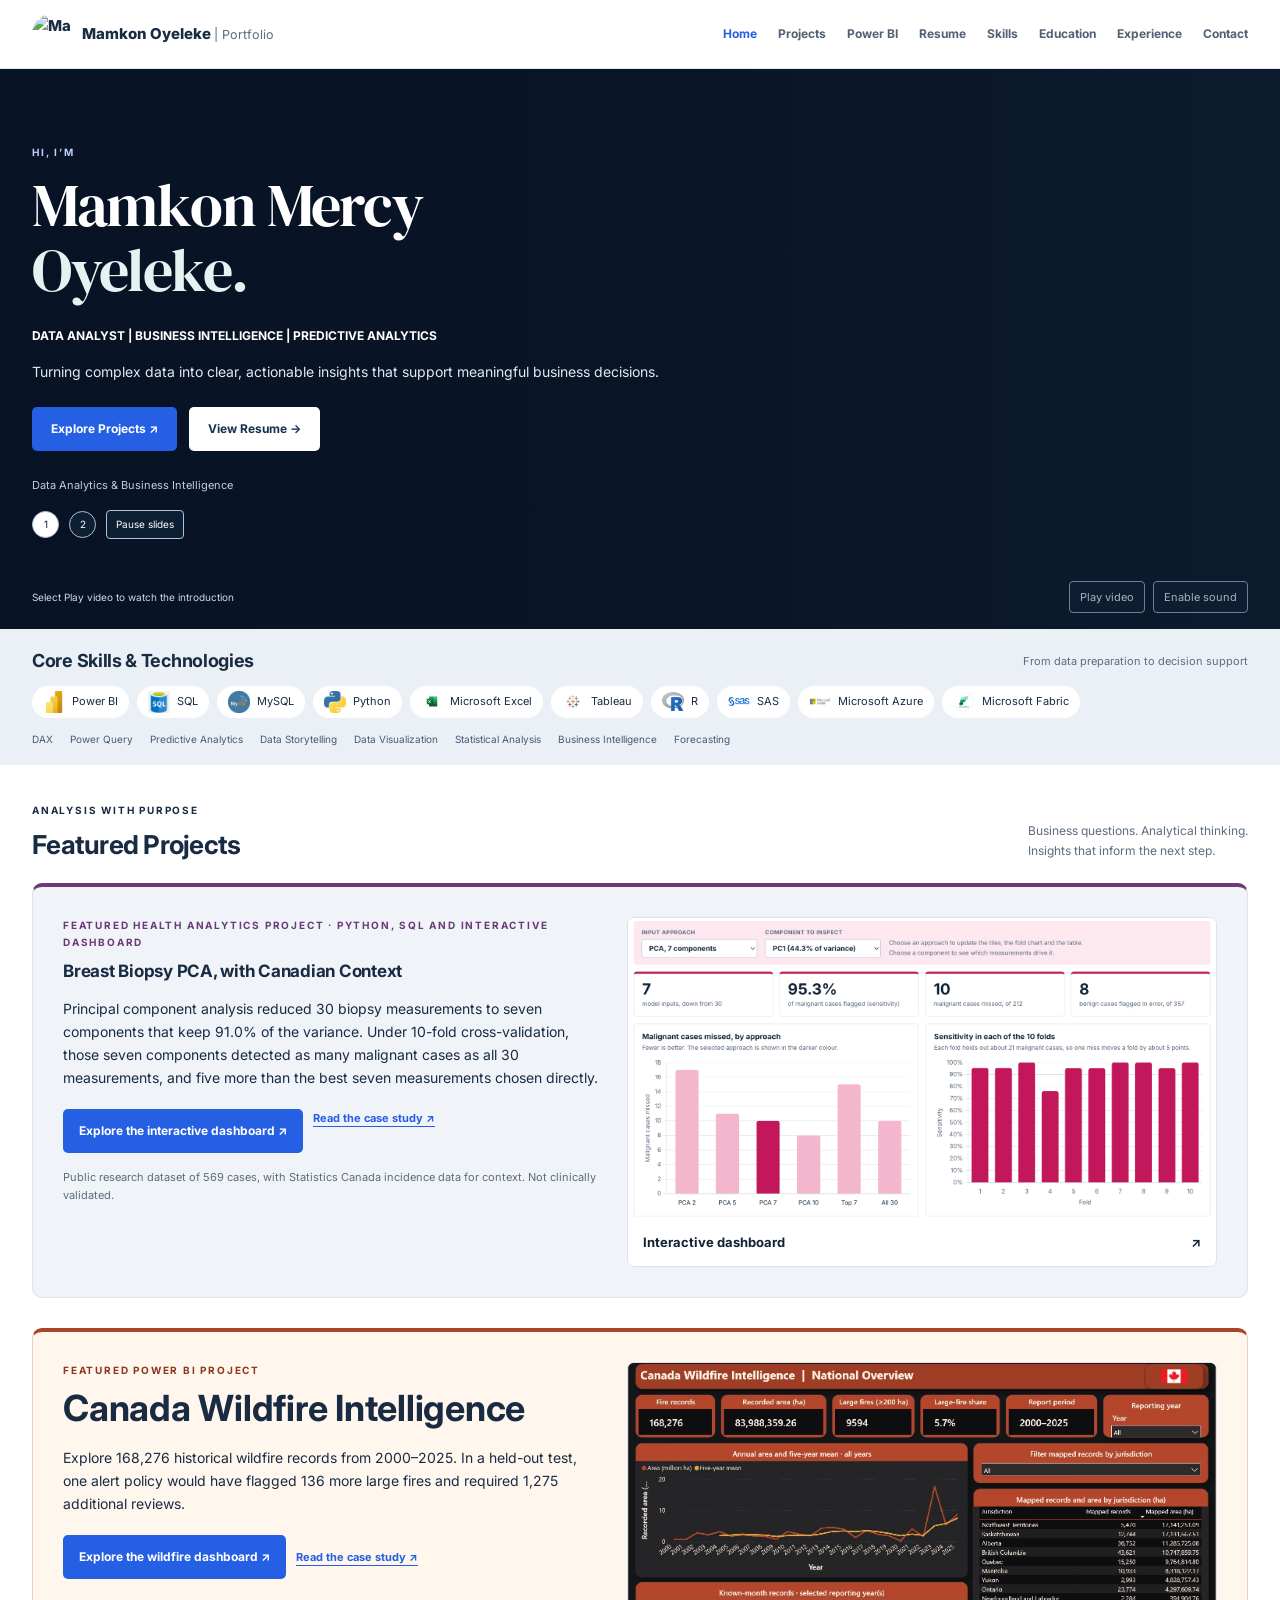
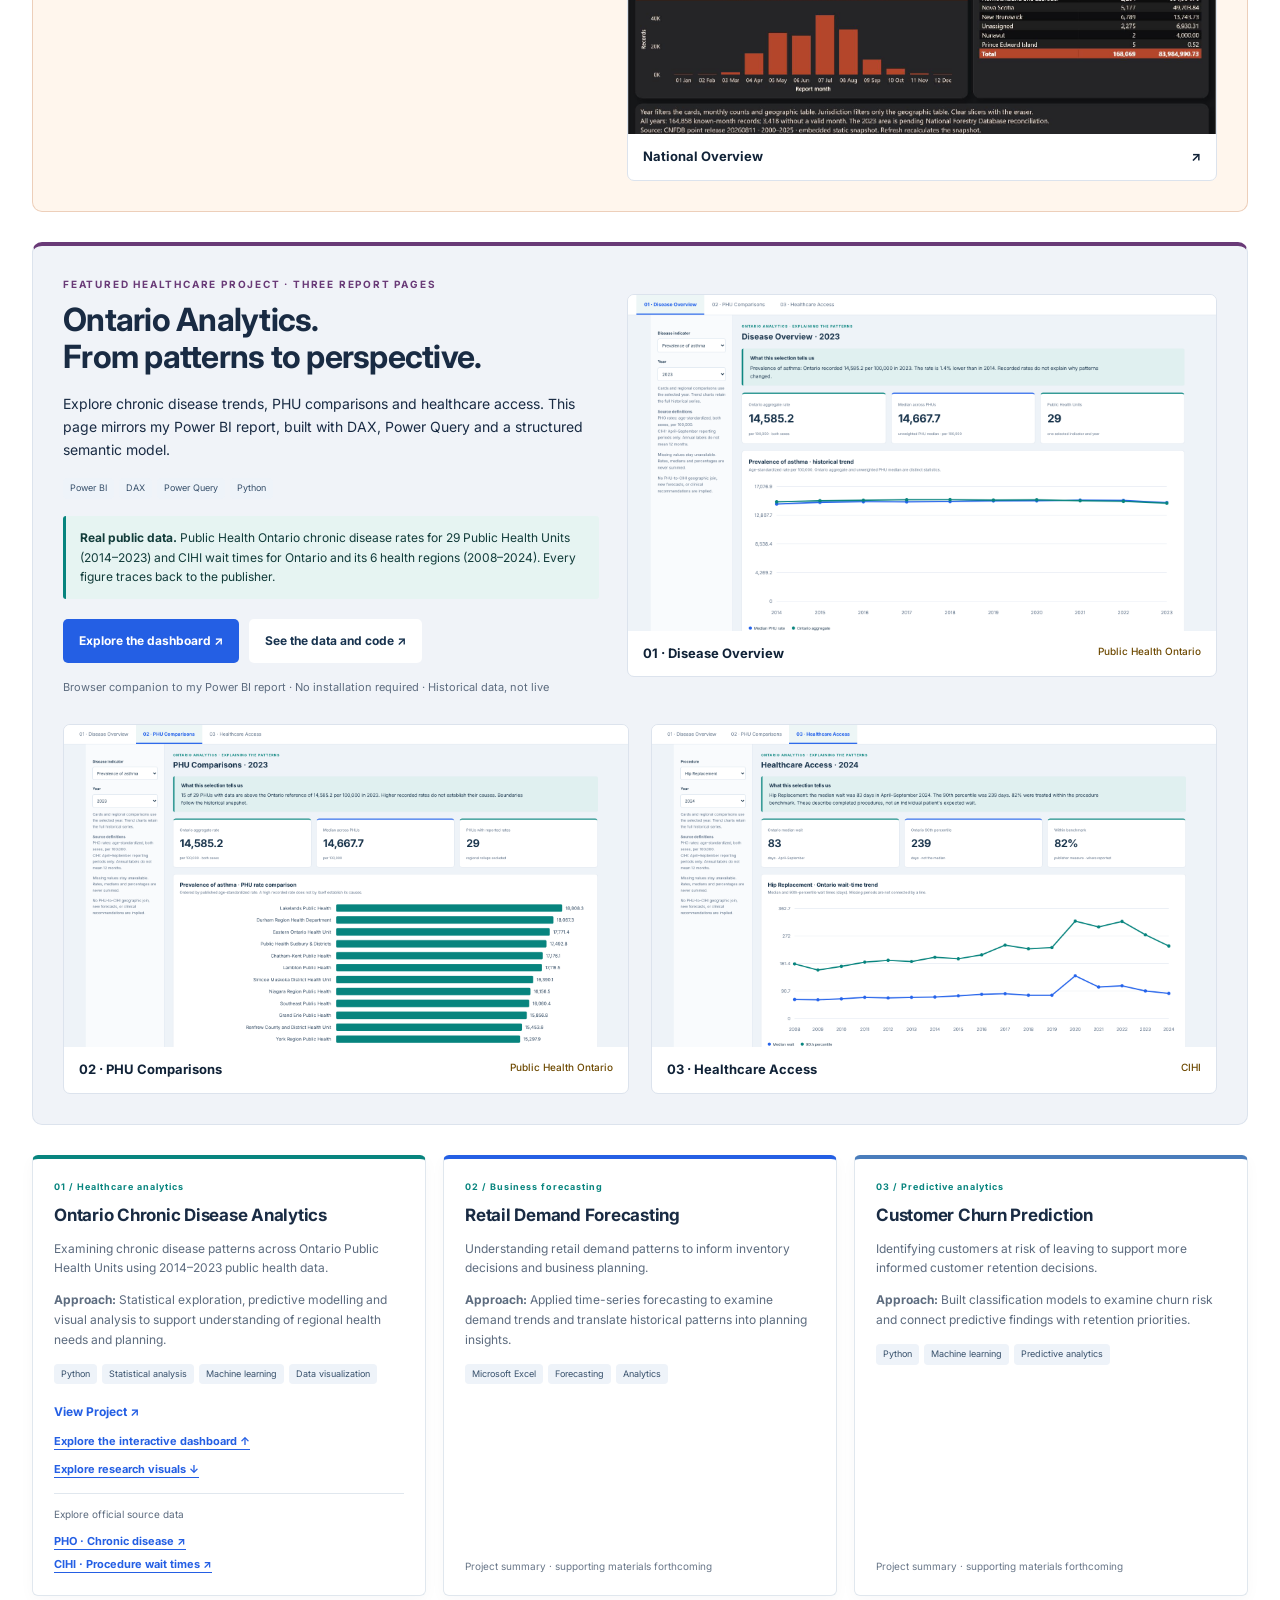
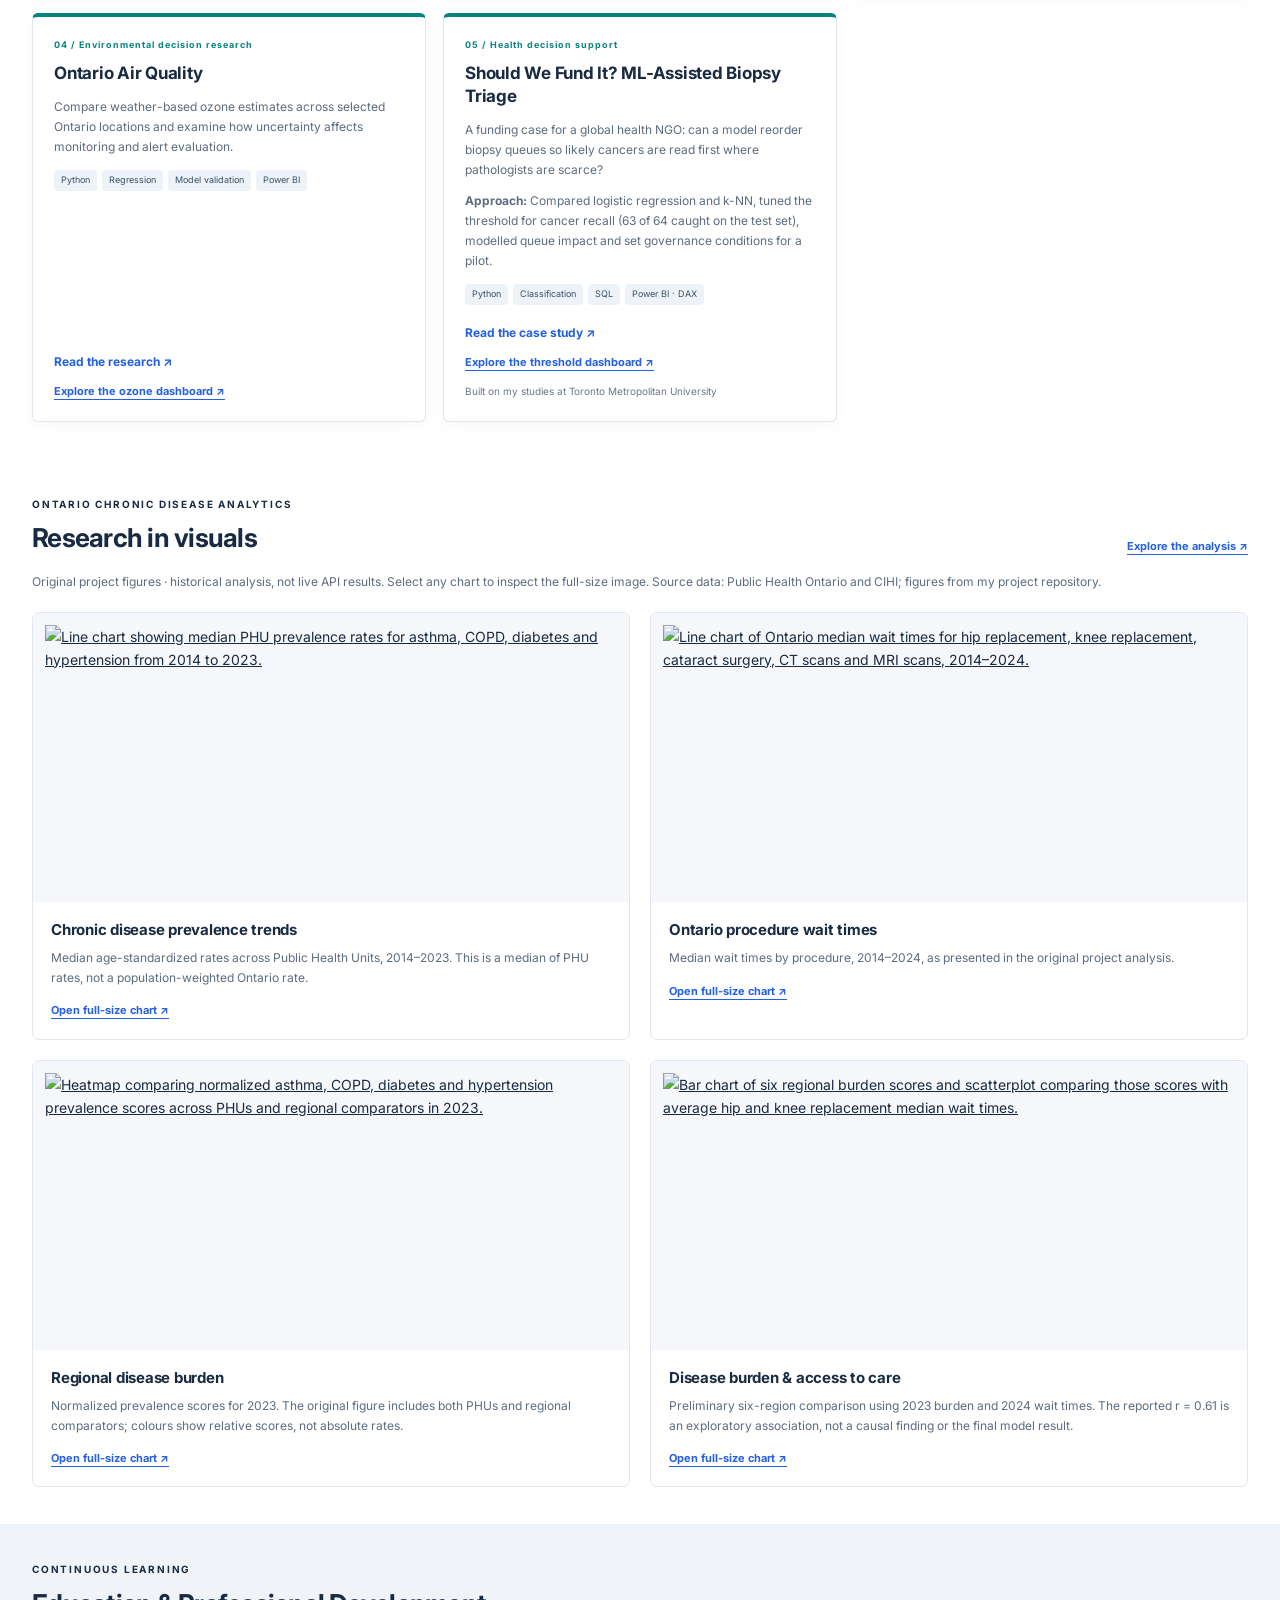
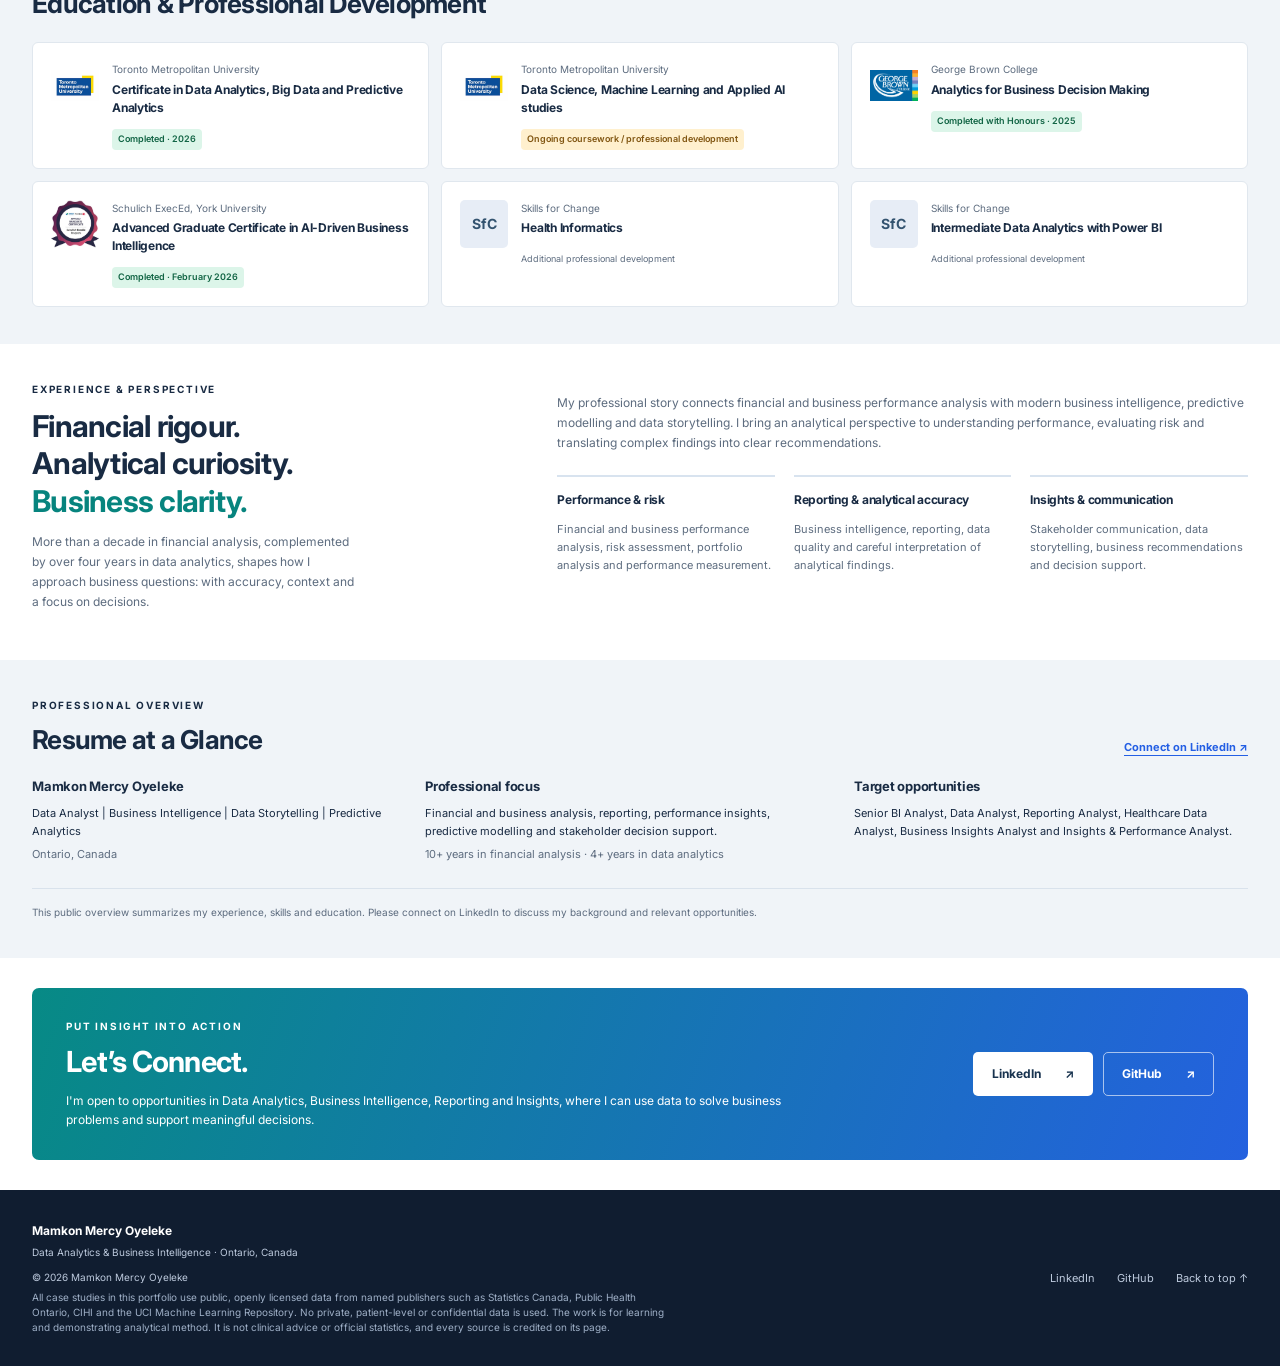
==== index.html @ 96c438f5 "Add ML-assisted biopsy triage funding case study New biopsy-triage/ folder: written case study, brow" ====
<!doctype html>
<html lang="en">
<head>
<meta charset="utf-8"><meta name="viewport" content="width=device-width,initial-scale=1">
<title>Mamkon Mercy Oyeleke | Data Analytics & Business Intelligence</title>
<meta name="description" content="Mamkon Mercy Oyeleke — Data Analyst, Business Intelligence, Data Storytelling and Predictive Analytics. Explore projects, experience and education in Ontario, Canada.">
<meta property="og:title" content="Mamkon Mercy Oyeleke | Turning Data Into Meaningful Decisions">
<meta property="og:description" content="Financial analysis experience meets modern analytics, business intelligence and predictive modelling. Explore my professional portfolio.">
<meta property="og:type" content="website"><meta property="og:url" content="https://mamkon.github.io/"><meta property="og:image" content="https://mamkon.github.io/HEADSHOT%20MERCY.jpg"><meta property="og:image:alt" content="Mamkon Mercy Oyeleke">
<meta name="theme-color" content="#102237"><link rel="canonical" href="https://mamkon.github.io/">
<link rel="preconnect" href="https://fonts.googleapis.com"><link rel="preconnect" href="https://fonts.gstatic.com" crossorigin><link href="https://fonts.googleapis.com/css2?family=DM+Serif+Display&family=Inter:wght@400;500;600;700;800&display=swap" rel="stylesheet">
<link rel="stylesheet" href="styles.css">
<style>.research-gallery{display:grid;grid-template-columns:repeat(2,minmax(0,1fr));gap:20px}.research-figure{margin:0;border:1px solid #e0e7ee;border-radius:7px;overflow:hidden;background:#fff}.research-figure>a{display:flex;align-items:center;justify-content:center;background:#f5f7fa;padding:12px;min-height:230px}.research-figure img{display:block;width:100%;height:265px;object-fit:contain}.research-figure figcaption{padding:18px}.research-figure h3{font-size:15px;margin:0 0 8px}.research-figure p,.visuals-note{font-size:12px;color:#5d6c7f}.visuals-note{margin:-5px 0 20px}.research-figure p{margin:0 0 10px}@media(max-width:700px){.research-gallery{grid-template-columns:1fr}.research-figure img{height:auto;max-height:340px}}</style></head>
<body>
<a class="skip" href="#main">Skip to content</a>
<header class="site-header"><nav class="container navigation" aria-label="Main navigation">
<a class="brand" href="#home"><img src="HEADSHOT%20MERCY.jpg" width="40" height="40" alt="Mamkon Mercy Oyeleke"><span>Mamkon Oyeleke <small>| Portfolio</small></span></a>
<button class="menu-toggle" aria-expanded="false" aria-controls="nav-links" hidden>Menu <span aria-hidden="true">☰</span></button>
<div class="nav-links" id="nav-links"><a href="#home">Home</a><a href="#projects">Projects</a><a href="breast-cancer-pca/#power-bi-report">Power BI</a><a href="#resume">Resume</a><a href="#skills">Skills</a><a href="#education">Education</a><a href="#experience">Experience</a><a href="#contact">Contact</a></div>
</nav></header>
<main id="main">
<section class="hero" id="home" aria-labelledby="hero-title">
<video id="hero-video" class="hero-video" muted loop playsinline preload="metadata" poster="HEADSHOT%20MERCY.jpg" aria-label="Portfolio introduction background video"></video>
<div class="hero-overlay"></div>
<div class="container hero-content"><div class="hero-carousel" role="region" aria-roledescription="carousel" aria-label="Professional introduction">
<div class="hero-slide" id="hero-slide-1" role="group" aria-roledescription="slide" aria-label="1 of 2"><p class="eyebrow">Hi, I’m</p><h1 id="hero-title">Mamkon Mercy<br><em>Oyeleke.</em></h1><p class="positioning">DATA ANALYST | BUSINESS INTELLIGENCE | PREDICTIVE ANALYTICS</p><p class="intro">Turning complex data into clear, actionable insights that support meaningful business decisions.</p><div class="actions"><a class="button" href="#projects">Explore Projects ↗</a><a class="button light" href="#resume">View Resume →</a></div><p class="slide-location">Data Analytics & Business Intelligence</p></div>
<div class="hero-slide" id="hero-slide-2" role="group" aria-roledescription="slide" aria-label="2 of 2" hidden><h2 class="hero-headline">Turning Data Into<br><em>Meaningful Decisions.</em></h2><p class="positioning">Financial Analysis · Data Analytics · Business Intelligence</p><p class="intro">Combining 10+ years in financial analysis with 4+ years in data analytics to understand performance, identify opportunities, and communicate insights.</p><div class="actions"><a class="button" href="#projects">View My Projects ↗</a><a class="button light" href="#contact">Contact Me →</a></div><p class="slide-location">Business context. Analytical rigour. Clear communication.</p></div>
<div class="slide-controls" aria-label="Introduction slides"><button class="slide-dot selected" aria-label="Show introduction 1" aria-controls="hero-slide-1" aria-pressed="true">1</button><button class="slide-dot" aria-label="Show introduction 2" aria-controls="hero-slide-2" aria-pressed="false">2</button><button id="rotate-slides" aria-pressed="false">Pause slides</button></div>
</div></div>
<div class="container video-toolbar"><p id="video-status" role="status">Portfolio introduction video</p><div><button id="play-video" aria-controls="hero-video" disabled>Play video</button><button id="mute-video" aria-controls="hero-video" aria-pressed="false" disabled>Enable sound</button></div></div>
</section>
<section class="skills-section" id="skills" aria-labelledby="skills-title"><div class="container"><div class="section-heading compact"><h2 id="skills-title">Core Skills & Technologies</h2><span>From data preparation to decision support</span></div>
<ul class="technology-list">
<li><img src="powerbi.png" alt="Power BI logo" width="22" height="22">Power BI</li><li><img src="sql.png" alt="SQL logo" width="22" height="22">SQL</li><li><img src="mysql.png" alt="MySQL logo" width="22" height="22">MySQL</li><li><img src="python.png" alt="Python logo" width="22" height="22">Python</li><li><img src="excel.png" alt="Microsoft Excel logo" width="22" height="22">Microsoft Excel</li><li><img src="tableau.png" alt="Tableau logo" width="22" height="22">Tableau</li><li><img src="r.png" alt="R logo" width="22" height="22">R</li><li><img src="sas.png" alt="SAS logo" width="22" height="22">SAS</li><li><img src="azure.png" alt="Microsoft Azure logo" width="22" height="22">Microsoft Azure</li><li><img src="fabric.png" alt="Microsoft Fabric logo" width="22" height="22">Microsoft Fabric</li>
</ul><ul class="capability-list"><li>DAX</li><li>Power Query</li><li>Predictive Analytics</li><li>Data Storytelling</li><li>Data Visualization</li><li>Statistical Analysis</li><li>Business Intelligence</li><li>Forecasting</li></ul></div></section>
<section class="section container" id="projects"><div class="section-heading"><div><p class="eyebrow">Analysis with purpose</p><h2>Featured Projects</h2></div><p>Business questions. Analytical thinking.<br>Insights that inform the next step.</p></div>

<article class="ontario-spotlight" id="oncology-feature" aria-labelledby="oncology-feature-title">
  <div class="ontario-copy">
    <p class="eyebrow">Featured health analytics project · Python, SQL and interactive dashboard</p>
    <h3 id="oncology-feature-title">Breast Biopsy PCA, with Canadian Context</h3>
    <p>Principal component analysis reduced 30 biopsy measurements to seven components that keep 91.0% of the variance. Under 10-fold cross-validation, those seven components detected as many malignant cases as all 30 measurements, and five more than the best seven measurements chosen directly.</p>
    <div class="actions">
      <a class="button" href="breast-cancer-pca/dashboard/">Explore the interactive dashboard ↗</a>
      <a class="text-link" href="breast-cancer-pca/">Read the case study ↗</a>
    </div>
    <p class="ontario-caption">Public research dataset of 569 cases, with Statistics Canada incidence data for context. Not clinically validated.</p>
  </div>
  <a class="ontario-main-preview" href="breast-cancer-pca/dashboard/">
    <img src="breast-cancer-pca/dashboard-preview.png" width="1600" height="823" alt="Dashboard showing seven model inputs, 95.3% sensitivity, 10 of 212 malignant cases missed and 8 benign false alarms, with charts of missed cases by approach and sensitivity in each of ten folds." loading="lazy">
    <span>Interactive dashboard <span aria-hidden="true">↗</span></span>
  </a>
</article>

<article class="ontario-spotlight wildfire-spotlight" id="wildfire-feature" aria-labelledby="wildfire-feature-title">
  <div class="ontario-copy">
    <p class="eyebrow">Featured Power BI project</p>
    <h3 id="wildfire-feature-title">Canada Wildfire Intelligence</h3>
    <p>Explore 168,276 historical wildfire records from 2000–2025. In a held-out test, one alert policy would have flagged 136 more large fires and required 1,275 additional reviews.</p>
    <div class="actions">
      <a class="button" href="wildfire-triage/dashboard/">Explore the wildfire dashboard ↗</a>
      <a class="text-link" href="wildfire-triage/">Read the case study ↗</a>
    </div>
  </div>
  <a class="ontario-main-preview wildfire-preview" href="wildfire-triage/dashboard/">
    <div class="wildfire-preview-canvas"><img src="wildfire-triage/power-bi-preview/national-overview.jpg" width="2415" height="1253" alt="National Overview with wildfire record counts, annual recorded area, monthly activity, and mapped records by jurisdiction."></div>
    <span>National Overview <span aria-hidden="true">↗</span></span>
  </a>
</article>

<article class="ontario-spotlight" id="ontario-powerbi" aria-labelledby="ontario-dashboard-title">
<div class="ontario-copy"><p class="eyebrow">Featured healthcare project · Three report pages</p><h2 id="ontario-dashboard-title">Ontario Analytics.<br>From patterns to perspective.</h2><p>Explore chronic disease trends, PHU comparisons and healthcare access. This page mirrors my Power BI report, built with DAX, Power Query and a structured semantic model.</p><ul class="tags"><li>Power BI</li><li>DAX</li><li>Power Query</li><li>Python</li></ul><p class="ontario-source-note"><strong>Real public data.</strong> Public Health Ontario chronic disease rates for 29 Public Health Units (2014–2023) and CIHI wait times for Ontario and its 6 health regions (2008–2024). Every figure traces back to the publisher.</p><div class="actions"><a class="button" href="ontario-analytics/">Explore the dashboard ↗</a><a class="button light" href="https://github.com/mamkon/mamkon.github.io/tree/main/ontario-analytics">See the data and code ↗</a></div><p class="ontario-caption">Browser companion to my Power BI report · No installation required · Historical data, not live</p></div>
<a class="ontario-main-preview" href="ontario-analytics/" aria-label="Explore the Disease Overview page"><img src="ontario-analytics/previews/Preview-01-Disease.png" width="1680" height="960" alt="Disease Overview page showing Ontario asthma prevalence from Public Health Ontario data." loading="lazy"><span>01 · Disease Overview <small>Public Health Ontario</small></span></a>
<div class="ontario-preview-strip"><a href="ontario-analytics/previews/Preview-02-PHU.png"><img src="ontario-analytics/previews/Preview-02-PHU.png" width="1680" height="960" alt="PHU Comparisons page ranking 29 Ontario Public Health Units by asthma prevalence." loading="lazy"><span>02 · PHU Comparisons <small>Public Health Ontario</small></span></a><a href="ontario-analytics/previews/Preview-03-Access.png"><img src="ontario-analytics/previews/Preview-03-Access.png" width="1680" height="960" alt="Healthcare Access page showing Ontario hip replacement wait times from CIHI, 2008 to 2024." loading="lazy"><span>03 · Healthcare Access <small>CIHI</small></span></a></div>
</article>
<div class="project-grid">
<article class="project-card"><p class="card-label">01 / Healthcare analytics</p><h3>Ontario Chronic Disease Analytics</h3><p>Examining chronic disease patterns across Ontario Public Health Units using 2014–2023 public health data.</p><p><strong>Approach:</strong> Statistical exploration, predictive modelling and visual analysis to support understanding of regional health needs and planning.</p><ul class="tags"><li>Python</li><li>Statistical analysis</li><li>Machine learning</li><li>Data visualization</li></ul><a class="project-link" href="https://github.com/mamkon/Architecture_and_Data_Audit" target="_blank" rel="noopener noreferrer">View Project <span aria-hidden="true">↗</span></a><a class="text-link" style="margin-top:10px" href="#ontario-powerbi">Explore the interactive dashboard ↑</a><a class="text-link" style="margin-top:10px" href="#ontario-visuals">Explore research visuals ↓</a><div style="margin-top:14px;padding-top:12px;border-top:1px solid #e0e7ee"><p style="font-size:10px;margin:0 0 6px">Explore official source data</p><a class="text-link" href="https://www.publichealthontario.ca/en/data-and-analysis/chronic-disease/chronic-disease-incidence-prevalence" target="_blank" rel="noopener noreferrer">PHO · Chronic disease ↗</a><br><a class="text-link" href="https://www.cihi.ca/en/explore-wait-times-for-priority-procedures-across-canada" target="_blank" rel="noopener noreferrer">CIHI · Procedure wait times ↗</a></div></article>
<article class="project-card"><p class="card-label">02 / Business forecasting</p><h3>Retail Demand Forecasting</h3><p>Understanding retail demand patterns to inform inventory decisions and business planning.</p><p><strong>Approach:</strong> Applied time-series forecasting to examine demand trends and translate historical patterns into planning insights.</p><ul class="tags"><li>Microsoft Excel</li><li>Forecasting</li><li>Analytics</li></ul><p class="project-note">Project summary · supporting materials forthcoming</p></article>
<article class="project-card"><p class="card-label">03 / Predictive analytics</p><h3>Customer Churn Prediction</h3><p>Identifying customers at risk of leaving to support more informed customer retention decisions.</p><p><strong>Approach:</strong> Built classification models to examine churn risk and connect predictive findings with retention priorities.</p><ul class="tags"><li>Python</li><li>Machine learning</li><li>Predictive analytics</li></ul><p class="project-note">Project summary · supporting materials forthcoming</p></article>
<article class="project-card"><p class="card-label">04 / Environmental decision research</p><h3>Ontario Air Quality</h3><p>Compare weather-based ozone estimates across selected Ontario locations and examine how uncertainty affects monitoring and alert evaluation.</p><ul class="tags"><li>Python</li><li>Regression</li><li>Model validation</li><li>Power BI</li></ul><a class="project-link" href="air-quality-research/">Read the research <span aria-hidden="true">↗</span></a><a class="text-link" style="margin-top:10px" href="air-quality-research/dashboard/">Explore the ozone dashboard ↗</a></article>
<article class="project-card"><p class="card-label">05 / Health decision support</p><h3>Should We Fund It? ML-Assisted Biopsy Triage</h3><p>A funding case for a global health NGO: can a model reorder biopsy queues so likely cancers are read first where pathologists are scarce?</p><p><strong>Approach:</strong> Compared logistic regression and k-NN, tuned the threshold for cancer recall (63 of 64 caught on the test set), modelled queue impact and set governance conditions for a pilot.</p><ul class="tags"><li>Python</li><li>Classification</li><li>SQL</li><li>Power BI · DAX</li></ul><a class="project-link" href="biopsy-triage/">Read the case study <span aria-hidden="true">↗</span></a><a class="text-link" style="margin-top:10px" href="biopsy-triage/dashboard/">Explore the threshold dashboard ↗</a><p class="project-note" style="margin-top:12px!important">Built on my studies at Toronto Metropolitan University</p></article>
</div></section>
<section class="section container" id="ontario-visuals" aria-labelledby="visuals-title"><div class="section-heading"><div><p class="eyebrow">Ontario Chronic Disease Analytics</p><h2 id="visuals-title">Research in visuals</h2></div><a class="text-link" href="https://github.com/mamkon/Architecture_and_Data_Audit" target="_blank" rel="noopener noreferrer">Explore the analysis ↗</a></div><p class="visuals-note">Original project figures · historical analysis, not live API results. Select any chart to inspect the full-size image. Source data: Public Health Ontario and CIHI; figures from my project repository.</p><div class="research-gallery"><figure class="research-figure"><a href="https://raw.githubusercontent.com/mamkon/Architecture_and_Data_Audit/main/fig3_prevalence_trends_ontario.png" target="_blank" rel="noopener noreferrer" aria-label="Open full-size chart: Chronic disease prevalence trends"><img src="https://raw.githubusercontent.com/mamkon/Architecture_and_Data_Audit/main/fig3_prevalence_trends_ontario.png" alt="Line chart showing median PHU prevalence rates for asthma, COPD, diabetes and hypertension from 2014 to 2023." loading="lazy"></a><figcaption><h3>Chronic disease prevalence trends</h3><p>Median age-standardized rates across Public Health Units, 2014–2023. This is a median of PHU rates, not a population-weighted Ontario rate.</p><a class="text-link" href="https://raw.githubusercontent.com/mamkon/Architecture_and_Data_Audit/main/fig3_prevalence_trends_ontario.png" target="_blank" rel="noopener noreferrer">Open full-size chart ↗</a></figcaption></figure><figure class="research-figure"><a href="https://raw.githubusercontent.com/mamkon/Architecture_and_Data_Audit/main/fig8_cihi_ontario_trends.png" target="_blank" rel="noopener noreferrer" aria-label="Open full-size chart: Ontario procedure wait times"><img src="https://raw.githubusercontent.com/mamkon/Architecture_and_Data_Audit/main/fig8_cihi_ontario_trends.png" alt="Line chart of Ontario median wait times for hip replacement, knee replacement, cataract surgery, CT scans and MRI scans, 2014–2024." loading="lazy"></a><figcaption><h3>Ontario procedure wait times</h3><p>Median wait times by procedure, 2014–2024, as presented in the original project analysis.</p><a class="text-link" href="https://raw.githubusercontent.com/mamkon/Architecture_and_Data_Audit/main/fig8_cihi_ontario_trends.png" target="_blank" rel="noopener noreferrer">Open full-size chart ↗</a></figcaption></figure><figure class="research-figure"><a href="https://raw.githubusercontent.com/mamkon/Architecture_and_Data_Audit/main/fig4_regional_burden_heatmap.png" target="_blank" rel="noopener noreferrer" aria-label="Open full-size chart: Regional disease burden"><img src="https://raw.githubusercontent.com/mamkon/Architecture_and_Data_Audit/main/fig4_regional_burden_heatmap.png" alt="Heatmap comparing normalized asthma, COPD, diabetes and hypertension prevalence scores across PHUs and regional comparators in 2023." loading="lazy"></a><figcaption><h3>Regional disease burden</h3><p>Normalized prevalence scores for 2023. The original figure includes both PHUs and regional comparators; colours show relative scores, not absolute rates.</p><a class="text-link" href="https://raw.githubusercontent.com/mamkon/Architecture_and_Data_Audit/main/fig4_regional_burden_heatmap.png" target="_blank" rel="noopener noreferrer">Open full-size chart ↗</a></figcaption></figure><figure class="research-figure"><a href="https://raw.githubusercontent.com/mamkon/Architecture_and_Data_Audit/main/fig11_rq3_burden_vs_access.png" target="_blank" rel="noopener noreferrer" aria-label="Open full-size chart: Disease burden & access to care"><img src="https://raw.githubusercontent.com/mamkon/Architecture_and_Data_Audit/main/fig11_rq3_burden_vs_access.png" alt="Bar chart of six regional burden scores and scatterplot comparing those scores with average hip and knee replacement median wait times." loading="lazy"></a><figcaption><h3>Disease burden & access to care</h3><p>Preliminary six-region comparison using 2023 burden and 2024 wait times. The reported r = 0.61 is an exploratory association, not a causal finding or the final model result.</p><a class="text-link" href="https://raw.githubusercontent.com/mamkon/Architecture_and_Data_Audit/main/fig11_rq3_burden_vs_access.png" target="_blank" rel="noopener noreferrer">Open full-size chart ↗</a></figcaption></figure></div></section><section class="education-section" id="education"><div class="container section"><div class="section-heading"><div><p class="eyebrow">Continuous learning</p><h2>Education & Professional Development</h2></div></div><div class="education-grid">
<article class="education-card"><img src="tmu.png" alt="Toronto Metropolitan University logo" width="48" height="48" loading="lazy"><div><p class="institution">Toronto Metropolitan University</p><h3>Certificate in Data Analytics, Big Data and Predictive Analytics</h3><span class="status">Completed · 2026</span></div></article>
<article class="education-card"><img src="tmu.png" alt="Toronto Metropolitan University logo" width="48" height="48" loading="lazy"><div><p class="institution">Toronto Metropolitan University</p><h3>Data Science, Machine Learning and Applied AI studies</h3><span class="status ongoing">Ongoing coursework / professional development</span></div></article>
<article class="education-card"><img src="georgebrown.png" alt="George Brown College logo" width="48" height="48" loading="lazy"><div><p class="institution">George Brown College</p><h3>Analytics for Business Decision Making</h3><span class="status">Completed with Honours · 2025</span></div></article>
<article class="education-card"><img src="schulich.png" alt="Schulich ExecEd, York University logo" width="48" height="48" loading="lazy"><div><p class="institution">Schulich ExecEd, York University</p><h3>Advanced Graduate Certificate in AI-Driven Business Intelligence</h3><span class="status">Completed · February 2026</span></div></article>
<article class="education-card"><span class="institution-fallback" aria-hidden="true">SfC</span><div><p class="institution">Skills for Change</p><h3>Health Informatics</h3><span class="development">Additional professional development</span></div></article>
<article class="education-card"><span class="institution-fallback" aria-hidden="true">SfC</span><div><p class="institution">Skills for Change</p><h3>Intermediate Data Analytics with Power BI</h3><span class="development">Additional professional development</span></div></article>
</div></div></section>
<section class="section container" id="experience"><div class="experience-layout"><div><p class="eyebrow">Experience & perspective</p><h2>Financial rigour.<br>Analytical curiosity.<br><span class="teal">Business clarity.</span></h2><p class="experience-summary">More than a decade in financial analysis, complemented by over four years in data analytics, shapes how I approach business questions: with accuracy, context and a focus on decisions.</p></div><div><p>My professional story connects financial and business performance analysis with modern business intelligence, predictive modelling and data storytelling. I bring an analytical perspective to understanding performance, evaluating risk and translating complex findings into clear recommendations.</p><div class="experience-topics"><div><h3>Performance & risk</h3><p>Financial and business performance analysis, risk assessment, portfolio analysis and performance measurement.</p></div><div><h3>Reporting & analytical accuracy</h3><p>Business intelligence, reporting, data quality and careful interpretation of analytical findings.</p></div><div><h3>Insights & communication</h3><p>Stakeholder communication, data storytelling, business recommendations and decision support.</p></div></div></div></div></section>
<section class="resume-section" id="resume"><div class="container section"><div class="section-heading"><div><p class="eyebrow">Professional overview</p><h2>Resume at a Glance</h2></div><a class="text-link" href="#contact">Connect on LinkedIn <span aria-hidden="true">↗</span></a></div><div class="resume-grid"><div><h3>Mamkon Mercy Oyeleke</h3><p>Data Analyst | Business Intelligence | Data Storytelling | Predictive Analytics</p><p class="muted">Ontario, Canada</p></div><div><h3>Professional focus</h3><p>Financial and business analysis, reporting, performance insights, predictive modelling and stakeholder decision support.</p><p class="muted">10+ years in financial analysis · 4+ years in data analytics</p></div><div><h3>Target opportunities</h3><p>Senior BI Analyst, Data Analyst, Reporting Analyst, Healthcare Data Analyst, Business Insights Analyst and Insights & Performance Analyst.</p></div></div><p class="resume-note">This public overview summarizes my experience, skills and education. Please connect on LinkedIn to discuss my background and relevant opportunities.</p></div></section>
<section class="container contact-section" id="contact"><div class="contact-banner"><div><p class="eyebrow">Put insight into action</p><h2>Let’s Connect.</h2><p>I'm open to opportunities in Data Analytics, Business Intelligence, Reporting and Insights, where I can use data to solve business problems and support meaningful decisions.</p></div><div class="contact-links"><a class="button light" href="https://www.linkedin.com/in/mamkon-mercy-oyeleke/" target="_blank" rel="noopener noreferrer">LinkedIn <span aria-hidden="true">↗</span></a><a class="button outline" href="https://github.com/mamkon" target="_blank" rel="noopener noreferrer">GitHub <span aria-hidden="true">↗</span></a></div></div></section>
</main>
<footer><div class="container footer-inner"><div><strong>Mamkon Mercy Oyeleke</strong><p>Data Analytics & Business Intelligence · Ontario, Canada</p><small>© 2026 Mamkon Mercy Oyeleke</small><p class="footer-data-note">All case studies in this portfolio use public, openly licensed data from named publishers such as Statistics Canada, Public Health Ontario, CIHI and the UCI Machine Learning Repository. No private, patient-level or confidential data is used. The work is for learning and demonstrating analytical method. It is not clinical advice or official statistics, and every source is credited on its page.</p></div><nav aria-label="Social links"><a href="https://www.linkedin.com/in/mamkon-mercy-oyeleke/" target="_blank" rel="noopener noreferrer">LinkedIn</a><a href="https://github.com/mamkon" target="_blank" rel="noopener noreferrer">GitHub</a><a href="#home">Back to top ↑</a></nav></div></footer>
<script src="script.js" defer></script>
</body></html>
---- styles.css ----
:root{--navy:#102237;--ink:#192b43;--muted:#5d6c7f;--blue:#245fe4;--teal:#07847e;--line:#e0e7ee;--pale:#f0f4f8}*{box-sizing:border-box}html{scroll-behavior:smooth;scroll-padding-top:82px}body{margin:0;font:14px/1.65 Inter,Arial,sans-serif;color:var(--ink);background:#fff}a{color:inherit}button{font:inherit;cursor:pointer}img{max-width:100%}a,button{-webkit-tap-highlight-color:transparent}a:focus-visible,button:focus-visible{outline:3px solid #e3a32b;outline-offset:5px}.container{width:min(1240px,calc(100% - 64px));margin-inline:auto}.site-header{background:#fff;position:sticky;top:0;z-index:20;border-bottom:1px solid var(--line)}.navigation{display:flex;align-items:center;justify-content:space-between;gap:20px;min-height:68px}.brand{display:flex;align-items:center;gap:10px;text-decoration:none;font-weight:800;font-size:15px;white-space:nowrap}.brand img{border-radius:50%;object-fit:cover}.brand small{font-weight:400;color:var(--muted)}.nav-links{display:flex;gap:21px}.nav-links a{text-decoration:none;color:#526176;font-size:12px;font-weight:700;padding:22px 0}.nav-links a:hover,.nav-links a.active{color:var(--blue)}.menu-toggle{border:1px solid var(--line);border-radius:5px;background:white;padding:6px 10px;color:var(--ink)}.skip{position:fixed;left:-9999px;top:10px;z-index:100;background:white;color:var(--ink);padding:10px}.skip:focus{left:10px}.hero{position:relative;isolation:isolate;min-height:560px;background:#102237 url('HEADSHOT%20MERCY.jpg') no-repeat 85% 35%/cover;color:#fff;display:flex;flex-direction:column;justify-content:center;overflow:hidden}.hero-video,.hero-overlay{position:absolute;inset:0;width:100%;height:100%;object-fit:cover;z-index:-2}.hero-video{opacity:0;transition:opacity .4s}.hero-video.ready{opacity:1}.hero-overlay{z-index:-1;background:linear-gradient(90deg,rgba(7,18,35,.94),rgba(7,18,35,.8) 50%,rgba(7,18,35,.45))}.hero-content{padding-block:65px 80px}.eyebrow{text-transform:uppercase;letter-spacing:1.8px;font-size:10px;font-weight:700;margin:0 0 10px}.hero .eyebrow{color:#bdd4fa}h1{font-family:'DM Serif Display',Georgia,serif;font-size:clamp(44px,4.7vw,66px);font-weight:400;line-height:1.08;letter-spacing:-1.3px;margin:12px 0 23px}h1 em{font-style:normal;color:#e3f3f1}.positioning{font-size:12px;font-weight:700;max-width:750px}.positioning span{color:#8caccf;padding:0 5px}.intro{max-width:670px;font-size:14px;color:#e2e9f4;line-height:1.8}.actions{display:flex;gap:12px;flex-wrap:wrap;margin-top:23px}.button{display:inline-flex;gap:24px;align-items:center;justify-content:center;padding:11px 18px;background:var(--blue);color:white;border:1px solid transparent;border-radius:5px;text-decoration:none;font-size:12px;font-weight:700;transition:transform .2s,background .2s}.button:hover{transform:translateY(-2px);background:#174ec4}.button.light{background:#fff;color:#18334f}.button.light:hover{background:#e5efff}.experience-line{display:flex;gap:26px;font-size:11px;color:#c0cfdf;margin-top:26px}.experience-line strong{color:#fff}.video-toolbar{position:absolute;bottom:16px;left:0;right:0;display:flex;justify-content:space-between;align-items:center;gap:15px}.video-toolbar p{font-size:10px;color:#cedbe9;margin:0}.video-toolbar>div{display:flex;gap:8px}.video-toolbar button{border:1px solid #a5b6ca;background:#102237d9;color:white;padding:6px 10px;font-size:11px;border-radius:4px}.video-toolbar button:disabled{opacity:.65;cursor:default}.skills-section{background:#eaf0f6;padding:21px 0 18px}.section-heading{display:flex;justify-content:space-between;align-items:end;gap:25px;margin-bottom:22px}.section-heading>p{font-size:12px;color:var(--muted);margin:0}.section-heading.compact{margin-bottom:13px;align-items:center}.compact span{font-size:11px;color:var(--muted)}h2{font-size:26px;line-height:1.25;letter-spacing:-.75px;margin:0}h3{font-size:17px;line-height:1.35;margin:9px 0 12px;letter-spacing:-.25px}.compact h2{font-size:18px;letter-spacing:-.3px}.technology-list,.capability-list,.tags{display:flex;flex-wrap:wrap;list-style:none;padding:0;gap:8px;margin:0}.technology-list li{background:#fff;display:flex;align-items:center;gap:7px;padding:5px 11px;border-radius:20px;font-size:11px;white-space:nowrap}.technology-list img{object-fit:contain}.capability-list{gap:6px 17px;margin-top:13px;color:#475b74;font-size:10px}.section{padding-block:37px}.project-grid{display:grid;grid-template-columns:repeat(3,minmax(0,1fr));gap:17px}.project-card{border:1px solid var(--line);border-top:4px solid var(--teal);padding:21px;border-radius:6px;box-shadow:0 4px 15px #132e4b08;display:flex;flex-direction:column;transition:transform .2s,box-shadow .2s}.project-card:hover{transform:translateY(-3px);box-shadow:0 8px 25px #132e4b10}.project-card:nth-child(2){border-top-color:var(--blue)}.project-card:nth-child(3){border-top-color:#497cbb}.card-label{font-size:9px;letter-spacing:1px;font-weight:700;color:var(--teal);margin:0}.project-card p:not(.card-label){font-size:12px;color:var(--muted);margin:0 0 12px}.tags{gap:5px;margin:2px 0 18px}.tags li{font-size:9px;padding:3px 7px;border-radius:4px;background:#eef3f9;color:#38516c}.project-link{font-size:12px;color:var(--blue);font-weight:700;text-decoration:none;margin-top:auto}.project-link:hover{text-decoration:underline}.project-card .project-note{font-size:10px!important;margin-top:auto!important;margin-bottom:0!important;color:#697789!important}.education-section,.resume-section{background:var(--pale)}.education-grid{display:grid;grid-template-columns:repeat(3,minmax(0,1fr));gap:12px}.education-card{display:flex;gap:13px;background:white;border:1px solid var(--line);padding:18px;border-radius:6px;align-items:flex-start}.education-card>img{object-fit:contain;flex-shrink:0}.education-card h3{font-size:12px;margin:3px 0 8px;line-height:1.5}.institution{font-size:10px;color:var(--muted);margin:0}.status{display:inline-block;font-size:9px;background:#dcf5e9;color:#116444;border-radius:4px;padding:3px 6px;font-weight:600}.status.ongoing{background:#fff0ce;color:#805511}.development{font-size:9px;color:var(--muted)}.institution-fallback{width:48px;height:48px;border-radius:5px;display:grid;place-items:center;background:#e7edf6;color:#33536f;font-weight:700;flex-shrink:0}.experience-layout{display:grid;grid-template-columns:1fr 1.5fr;gap:65px}.experience-layout h2{font-size:30px;line-height:1.25}.teal{color:var(--teal)}.experience-summary{color:var(--muted);font-size:12px;max-width:330px}.experience-layout>div>p:not(.eyebrow){font-size:12px;color:var(--muted)}.experience-topics{display:grid;grid-template-columns:repeat(3,minmax(0,1fr));gap:19px;margin-top:22px}.experience-topics h3{font-size:12px}.experience-topics p{font-size:11px;color:var(--muted);margin:0}.experience-topics>div{border-top:2px solid #d8e3ef;padding-top:6px}.resume-grid{display:grid;grid-template-columns:1fr 1.1fr 1.1fr;gap:35px}.resume-grid h3{font-size:13px;margin:0 0 8px}.resume-grid p{font-size:11px;margin:5px 0}.muted{color:var(--muted)}.resume-note{font-size:10px;color:var(--muted);border-top:1px solid #d9e2ec;padding-top:15px;margin:20px 0 0}.text-link{font-size:11px;font-weight:700;color:var(--blue);text-underline-offset:4px}.contact-section{padding-block:30px}.contact-banner{padding:30px 34px;background:linear-gradient(110deg,#078a85,#2461df);color:white;border-radius:7px;display:flex;align-items:center;gap:40px;justify-content:space-between}.contact-banner h2{font-size:29px}.contact-banner p:not(.eyebrow){max-width:760px;font-size:12px;margin:10px 0 0}.contact-links{display:flex;gap:10px;flex-shrink:0}.outline{border-color:#ffffff9c;background:transparent}.outline:hover{background:#ffffff20}footer{background:#101d30;color:#bdcadd;padding:28px 0}.footer-inner{display:flex;align-items:center;justify-content:space-between;gap:20px}.footer-inner strong{font-size:12px;color:#fff}.footer-inner p,.footer-inner small{font-size:10px;margin:3px 0}.footer-inner nav{display:flex;gap:22px;font-size:11px}.footer-inner a{text-decoration:none}.footer-inner a:hover{text-decoration:underline}
@media(min-width:1400px){.hero{min-height:610px}}@media(max-width:1050px){.nav-links{gap:13px}.brand{font-size:13px}.brand small{display:none}.education-grid{grid-template-columns:repeat(2,minmax(0,1fr))}.experience-layout{gap:30px}.contact-banner{gap:20px}.contact-links{flex-direction:column}}
@media(max-width:800px){html{scroll-padding-top:75px}.container{width:calc(100% - 36px)}.navigation{min-height:64px;flex-wrap:wrap;gap:0;padding-block:10px}.brand{font-size:13px}.brand img{width:34px;height:34px}.menu-toggle:not([hidden]){display:block}.nav-links{width:100%;flex-wrap:wrap;gap:0;padding:10px 0}.nav-links a{padding:8px 13px;font-size:12px}.navigation.enhanced .nav-links{display:none}.navigation.enhanced .nav-links.open{display:flex}.hero{min-height:580px}.hero-content{padding-block:48px 100px}h1{font-size:45px}.positioning{font-size:10px}.intro{font-size:12px}.experience-line{gap:16px;font-size:10px}.video-toolbar{align-items:start}.video-toolbar p{max-width:140px}.section-heading{align-items:start}.compact{display:block}.compact span{display:none}.section-heading>p{max-width:210px;font-size:11px}.project-grid{grid-template-columns:1fr}.project-card{padding:20px}.section{padding-block:29px}h2{font-size:23px}.education-grid{gap:10px}.education-card{padding:14px;gap:10px}.education-card>img,.institution-fallback{width:36px;height:36px}.experience-layout{grid-template-columns:1fr;gap:12px}.experience-layout h2{font-size:27px}.experience-layout h2 br{display:none}.experience-layout h2 br:after{content:' '}.experience-summary{max-width:none}.experience-topics{margin-top:16px}.resume-grid{grid-template-columns:1fr;gap:17px}.resume-grid>div{border-bottom:1px solid var(--line);padding-bottom:12px}.contact-banner{padding:25px;display:block}.contact-links{flex-direction:row;margin-top:20px;flex-wrap:wrap}.footer-inner{align-items:start}.footer-inner nav{flex-wrap:wrap;gap:12px}.technology-list{gap:6px}.technology-list li{font-size:10px;padding:4px 9px}.technology-list img{width:18px;height:18px}}
@media(max-width:480px){.education-grid{grid-template-columns:1fr}.section-heading{display:block}.section-heading>p{max-width:none;margin-top:10px}.experience-topics{grid-template-columns:1fr;gap:12px}.experience-topics h3{margin-bottom:4px}.footer-inner{flex-direction:column}h1{font-size:39px}.positioning span{padding:0 2px}.experience-line{flex-direction:column;gap:3px}.video-toolbar p{display:none}.video-toolbar{justify-content:flex-end}.hero{min-height:620px}.hero-content{padding-bottom:82px}.intro{line-height:1.75}}
@media(prefers-reduced-motion:reduce){html{scroll-behavior:auto}*,*:before,*:after{transition:none!important;animation:none!important}.hero-video{transition:none}}


/* Two-slide introduction; keep navigation controls exclusive to mobile. */
.menu-toggle{display:none}
@media(max-width:800px){.menu-toggle:not([hidden]){display:block}}
.hero-carousel{max-width:760px}
.hero-slide{min-height:330px}
.hero-slide[hidden]{display:none}
.hero-headline{font-family:'DM Serif Display',Georgia,serif;font-size:clamp(44px,4.7vw,66px);font-weight:400;line-height:1.08;letter-spacing:-1.3px;margin:12px 0 23px}
.hero-headline em{font-style:normal;color:#e3f3f1}
.slide-location{font-size:11px;color:#c0cfdf;margin-top:25px}
.slide-controls{display:flex;align-items:center;gap:10px;margin-top:16px}
.slide-controls button{color:white;border:1px solid #adc3db;background:#102237cf;border-radius:4px;font-size:10px;padding:5px 9px}
.slide-controls .slide-dot{width:27px;height:27px;border-radius:50%;padding:0}
.slide-dot.selected{background:white;color:#102237}
@media(max-width:800px){.hero-slide{min-height:340px}.hero-headline{font-size:45px}}
@media(max-width:480px){.hero-slide{min-height:360px}.hero-headline{font-size:39px}}

/* Ontario Analytics featured report: all public preview values are synthetic. */
#ontario-powerbi{scroll-margin-top:100px}.ontario-spotlight{display:grid;grid-template-columns:1fr 1.1fr;gap:28px;background:#f0f3f8;border:1px solid #dce3ed;border-top:4px solid #693a77;border-radius:10px;padding:30px;margin:0 0 30px}.ontario-copy h2{font-size:32px;line-height:1.15;margin:10px 0 16px}.ontario-copy>p{max-width:580px}.ontario-copy .eyebrow{color:#693a77}.ontario-copy .tags{margin:17px 0}.ontario-source-note{font-size:12px;padding:12px 14px;background:#e6f4f2;border-left:3px solid #07847e;border-radius:3px;color:#123c3a}.ontario-spotlight .actions{flex-wrap:wrap;gap:10px;margin-top:20px}.ontario-spotlight .button{font-size:12px;padding:11px 15px}.ontario-caption{font-size:11px;color:#5d6c7f;margin:15px 0 0}.ontario-main-preview,.ontario-preview-strip>a{display:block;align-self:center;border:1px solid #dce3ed;border-radius:7px;overflow:hidden;background:white;color:#102237;text-decoration:none}.ontario-spotlight img{display:block;width:100%;height:auto}.ontario-main-preview>span,.ontario-preview-strip span{display:flex;justify-content:space-between;gap:10px;padding:12px 15px;font-size:13px;font-weight:700}.ontario-spotlight small{font-size:10px;font-weight:500;color:#6d4900}.ontario-preview-strip{grid-column:1/-1;display:grid;grid-template-columns:1fr 1fr;gap:22px}.ontario-spotlight a:focus-visible{outline:3px solid #b96c00;outline-offset:4px}
@media(max-width:850px){.ontario-spotlight{grid-template-columns:1fr;padding:22px;gap:20px}.ontario-copy h2{font-size:28px}.ontario-preview-strip{gap:15px}.ontario-preview-strip span{display:block}.ontario-preview-strip small{display:block;margin-top:3px}}
@media(max-width:480px){.ontario-preview-strip{grid-template-columns:1fr}.ontario-spotlight{padding:17px}.ontario-copy h2{font-size:25px}}

.wildfire-spotlight { background: #fff6ed; border-color: #edcfba; border-top-color: #a84627; }
.wildfire-spotlight .eyebrow { color: #8c371e; }
.wildfire-spotlight h3 { font-size: clamp(1.6rem, 3.4vw, 2.25rem); line-height: 1.15; margin: 10px 0 16px; }
.wildfire-spotlight .actions { align-items: center; }
.wildfire-preview-canvas { aspect-ratio: 1507 / 952; overflow: hidden; background: #141618; }
.wildfire-preview-canvas img { display: block; width: 160.25%; max-width: none; height: auto; transform: translate(-7.99%, -15.32%); }

.footer-data-note{max-width:640px;font-size:10px;line-height:1.5;color:#9fb0c7;margin-top:10px}
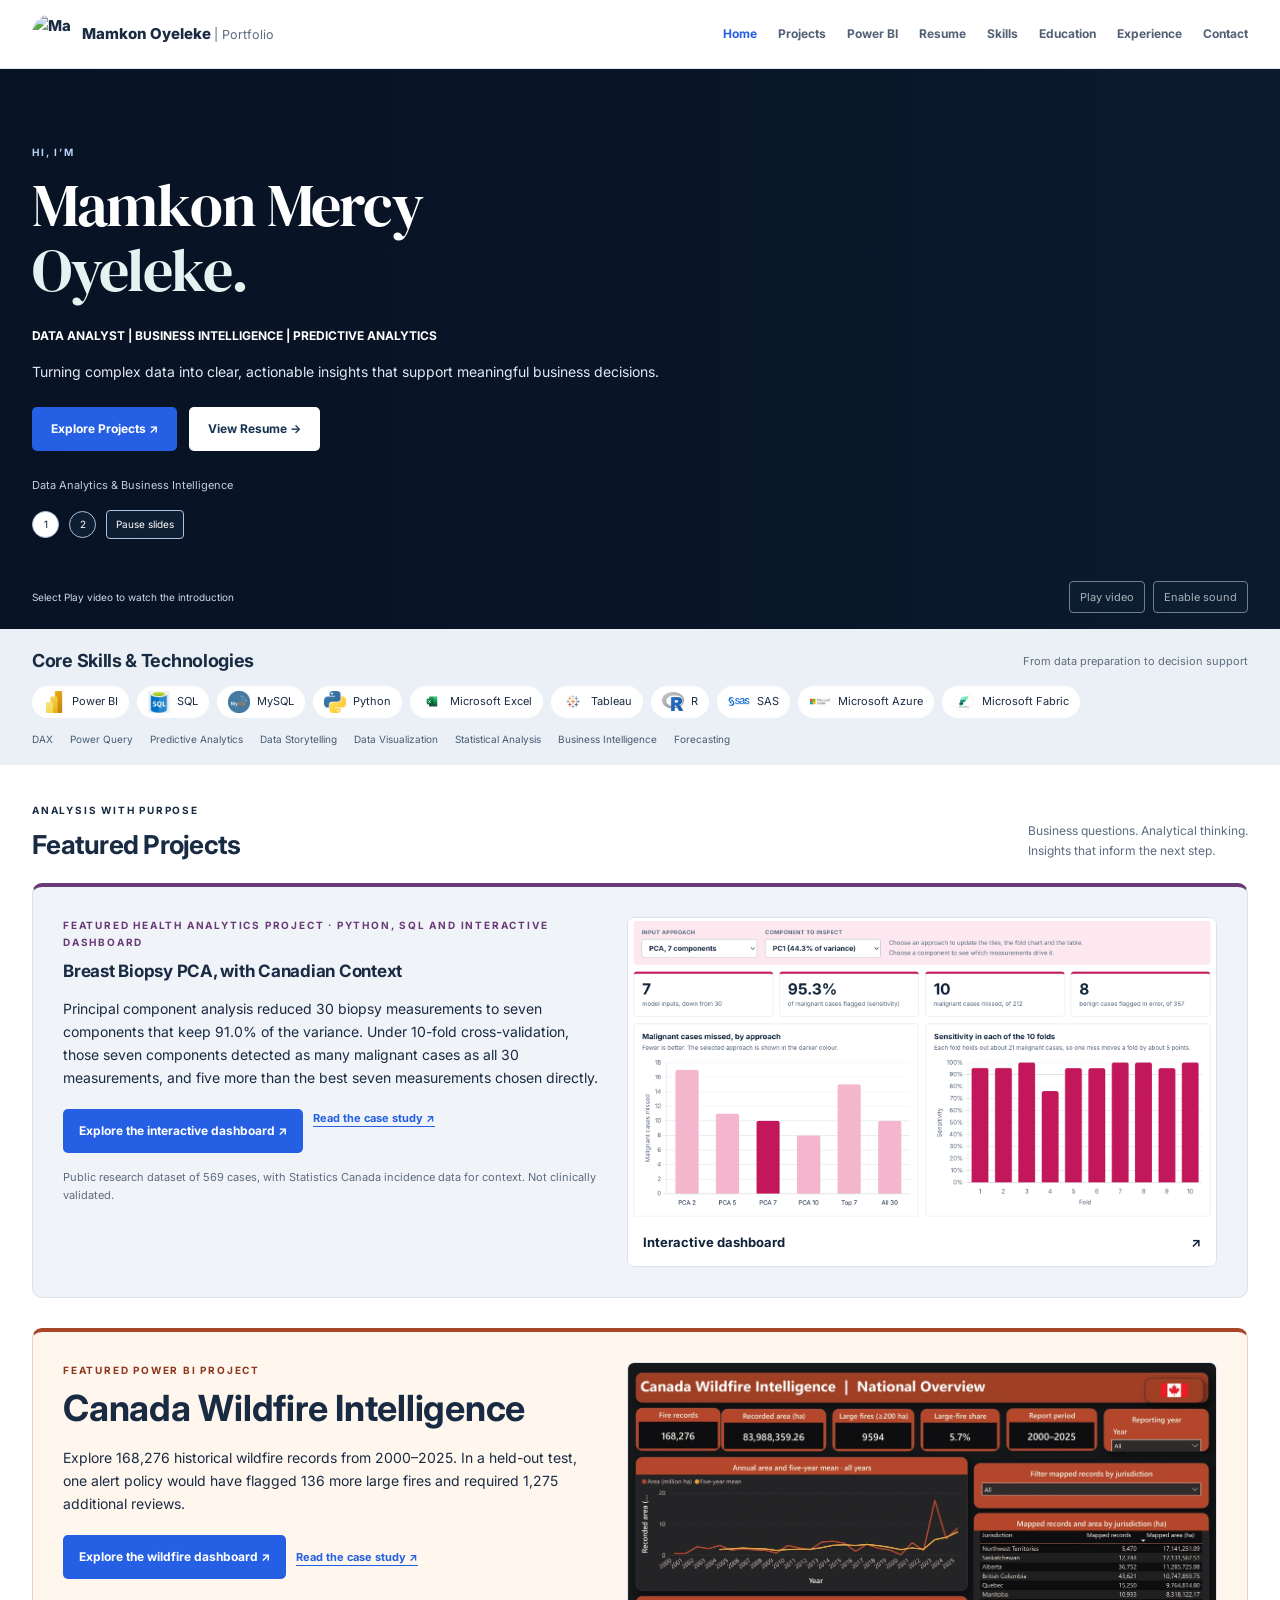
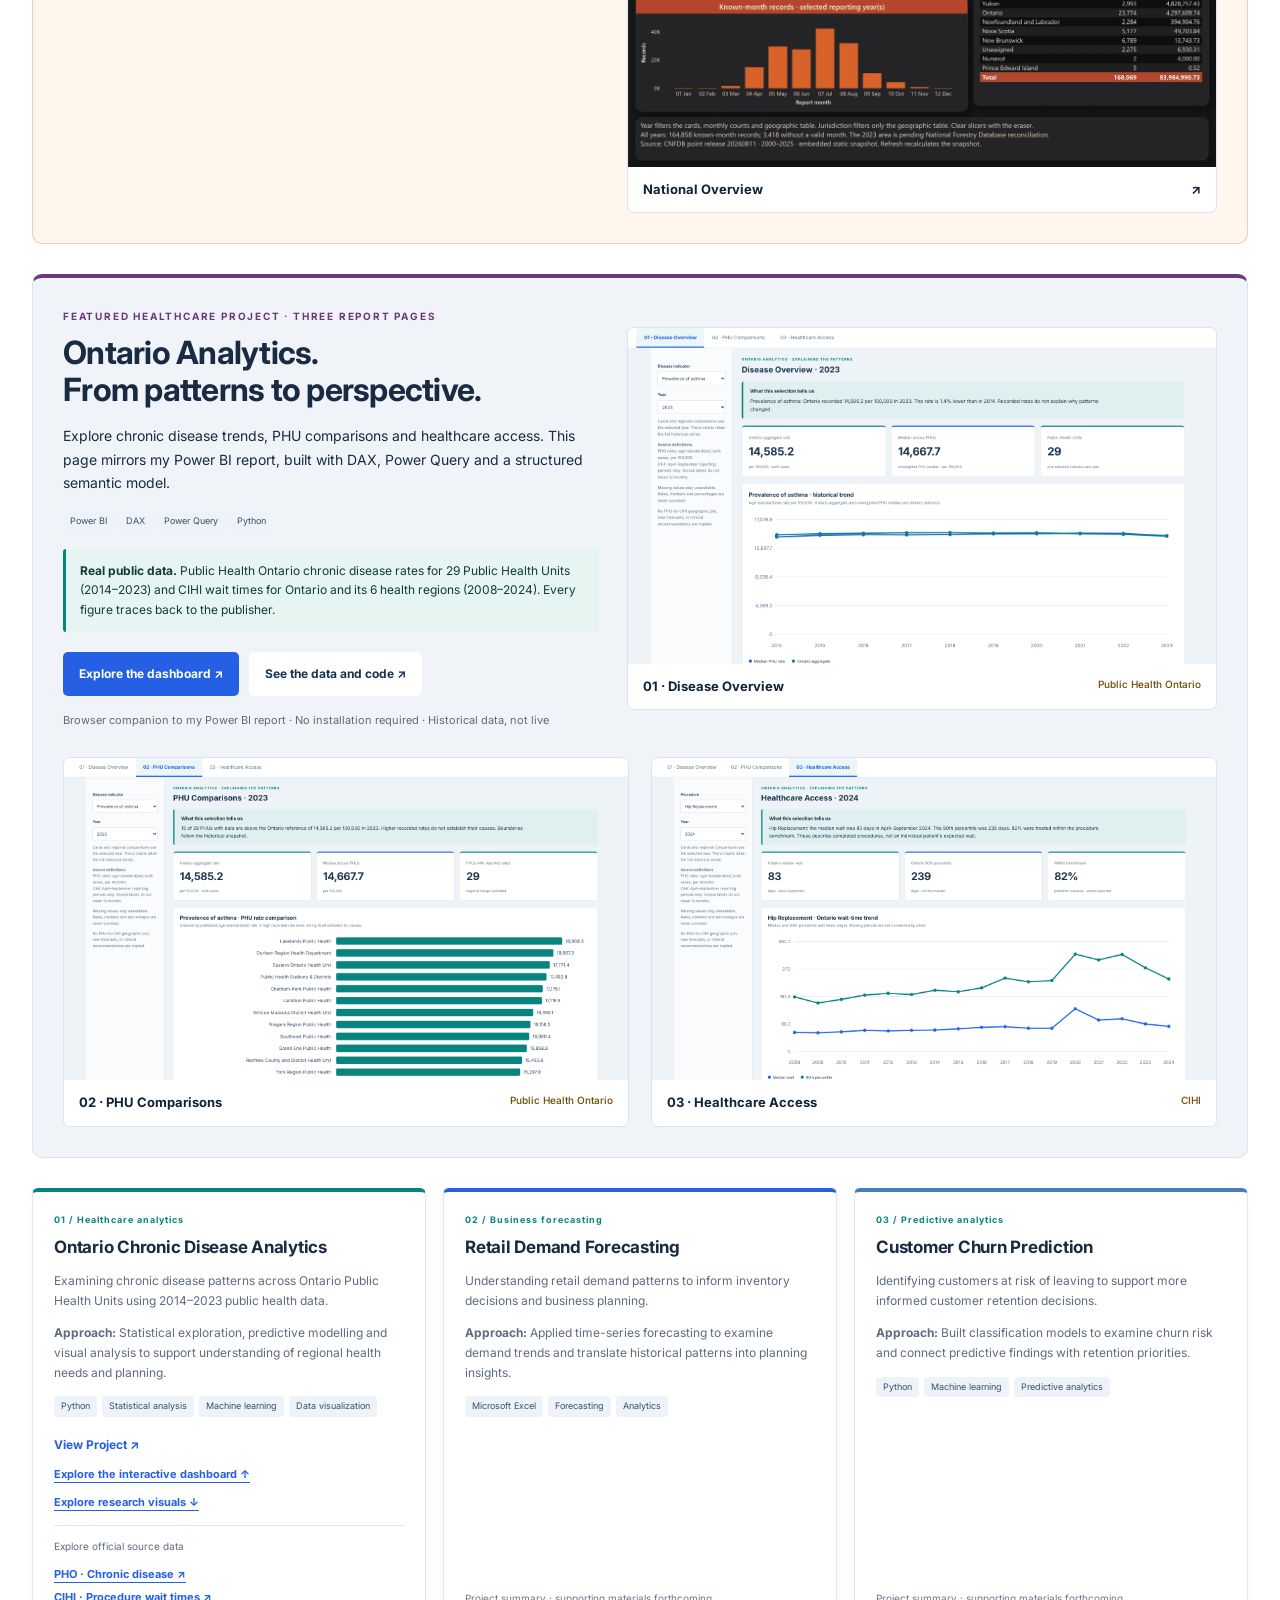
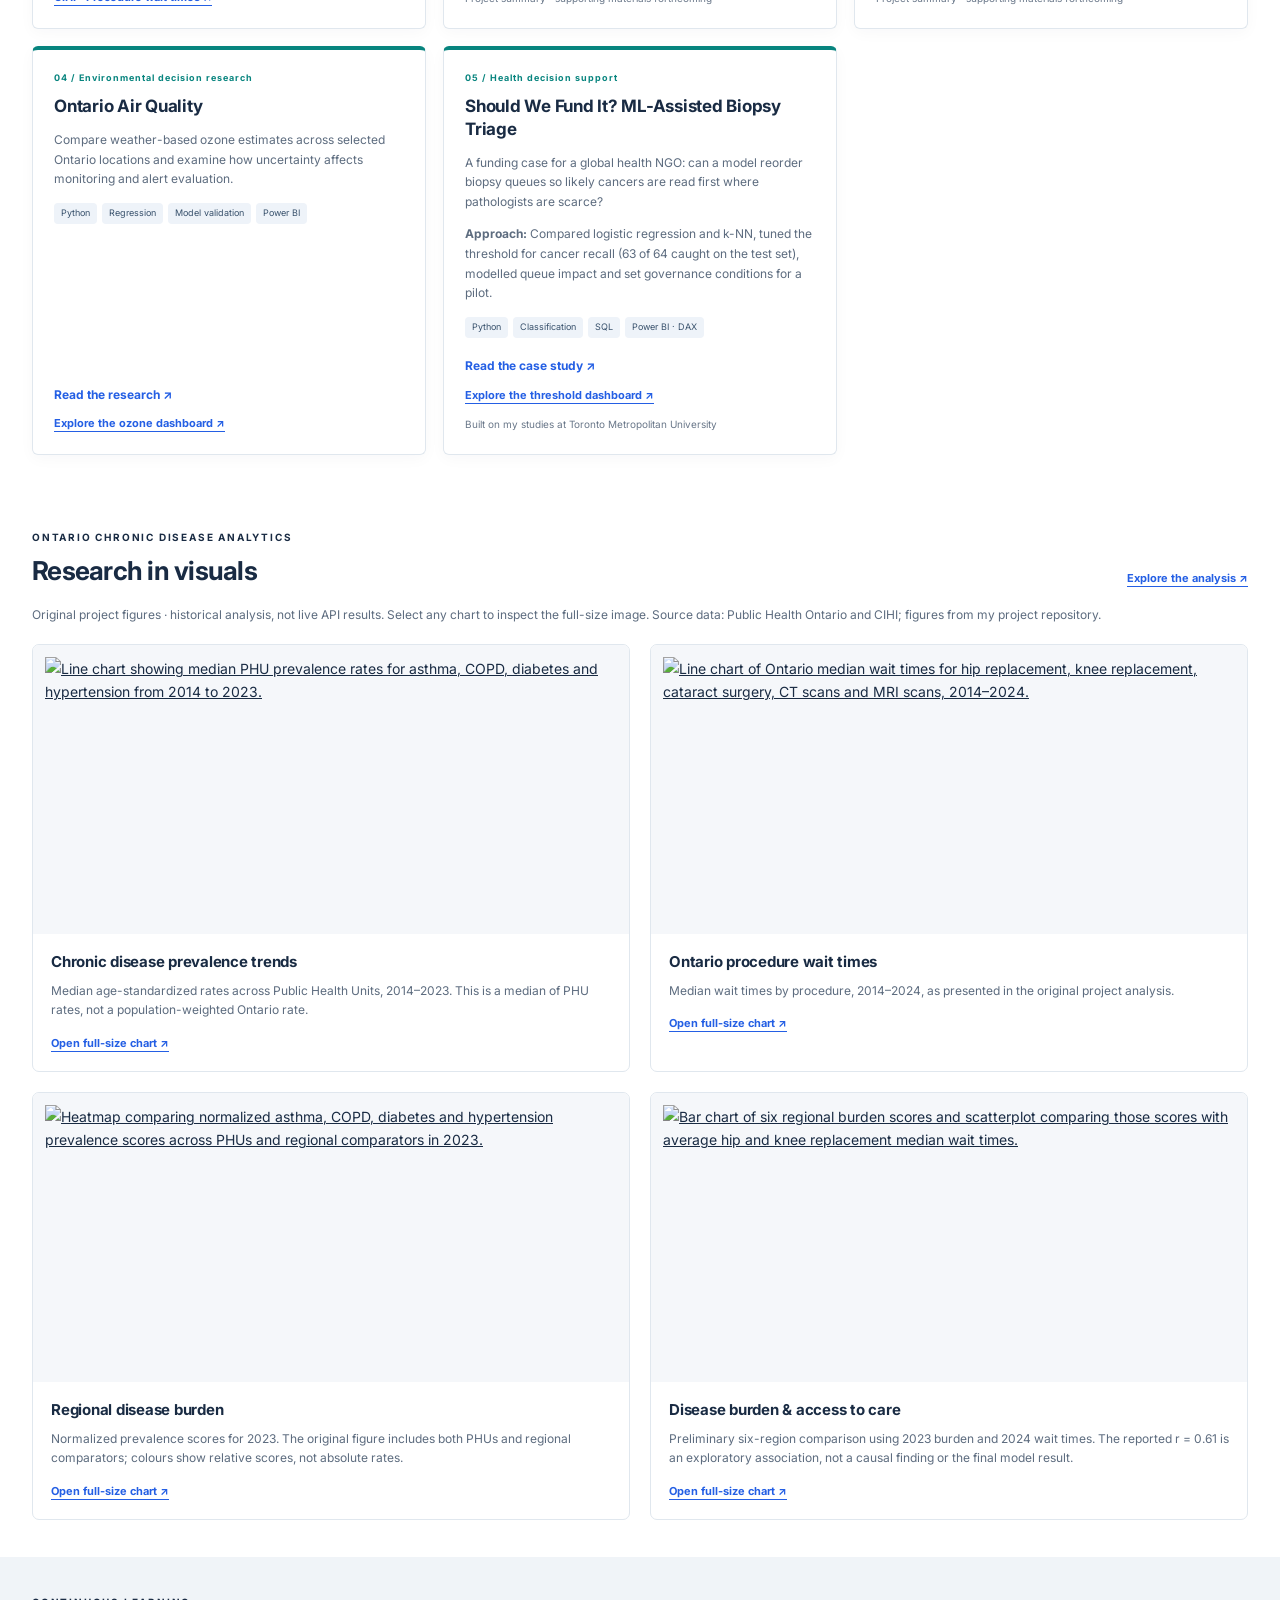
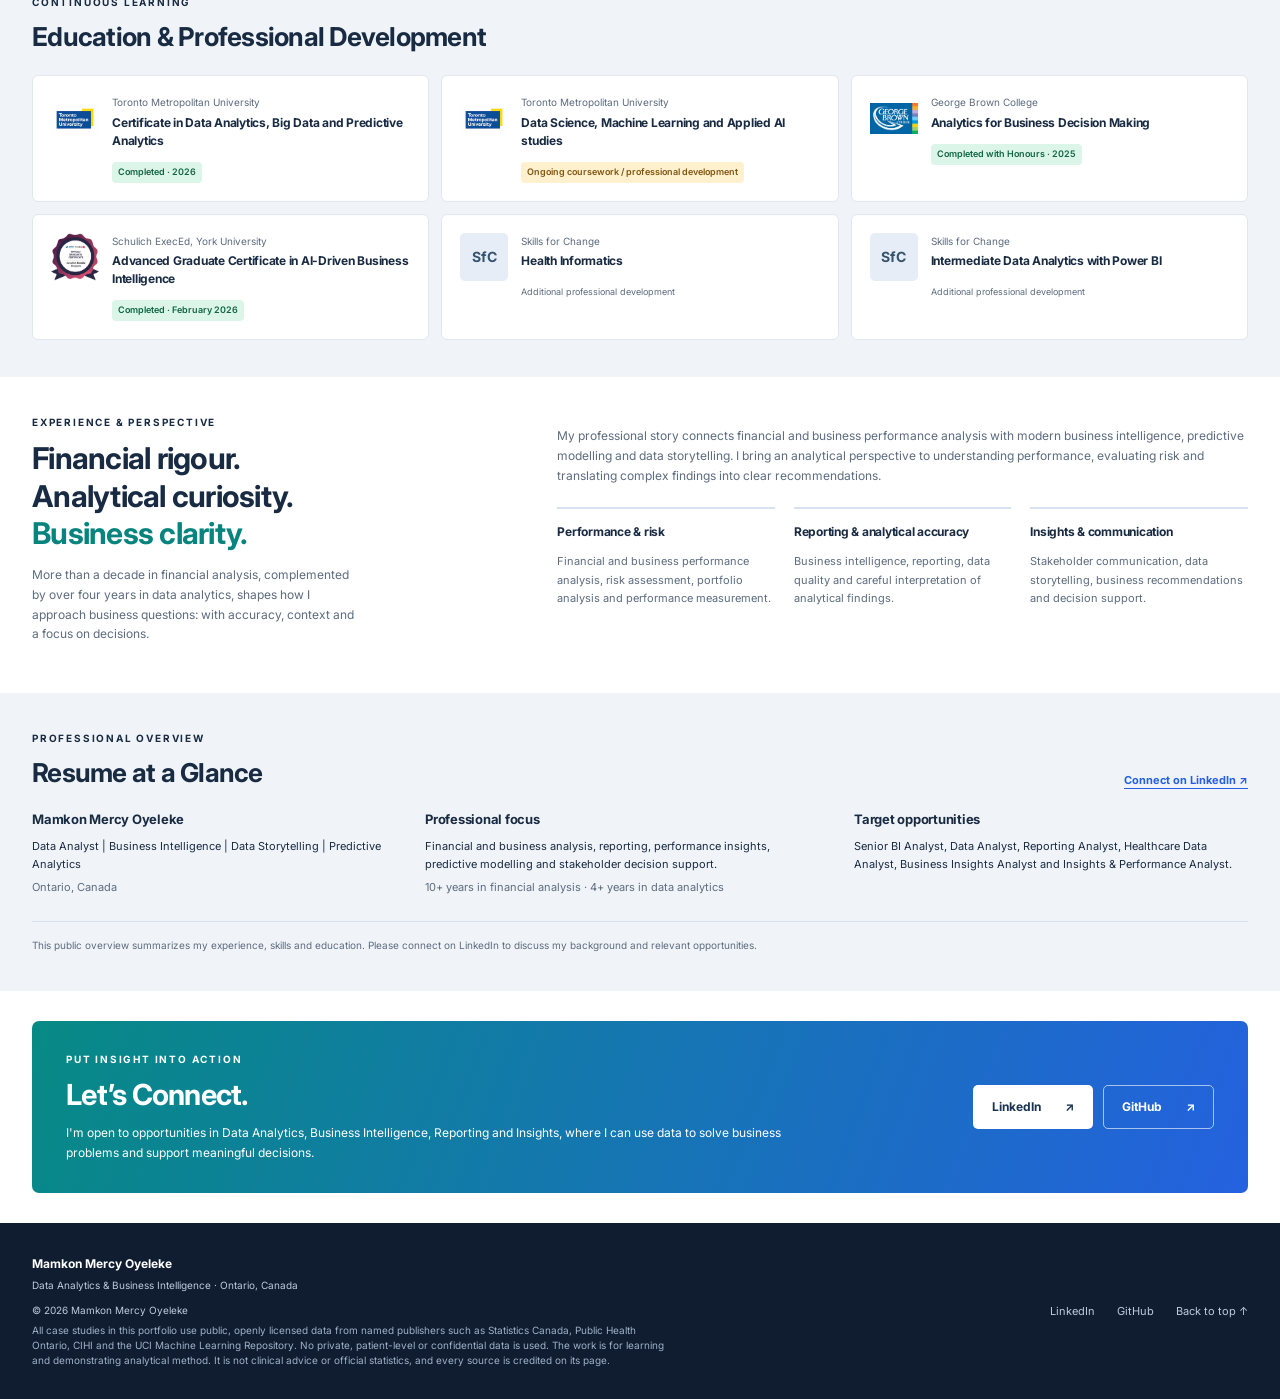
==== commit 6f34333c: "Sharpen wildfire Power BI previews Replace blurry 1112px JPEG screenshots with WebP images rendered " ====
--- a/index.html
+++ b/index.html
@@ -63,7 +63,7 @@
     </div>
   </div>
   <a class="ontario-main-preview wildfire-preview" href="wildfire-triage/dashboard/">
-    <div class="wildfire-preview-canvas"><img src="wildfire-triage/power-bi-preview/national-overview.jpg" width="2415" height="1253" alt="National Overview with wildfire record counts, annual recorded area, monthly activity, and mapped records by jurisdiction."></div>
+    <div class="wildfire-preview-canvas"><img src="wildfire-triage/power-bi-preview/national-overview.webp" srcset="wildfire-triage/power-bi-preview/national-overview.webp 1200w, wildfire-triage/power-bi-preview/national-overview@2x.webp 2400w" sizes="(max-width: 850px) 100vw, 640px" width="1200" height="825" alt="National Overview with wildfire record counts, annual recorded area, monthly activity, and mapped records by jurisdiction."></div>
     <span>National Overview <span aria-hidden="true">↗</span></span>
   </a>
 </article>
--- a/styles.css
+++ b/styles.css
@@ -30,7 +30,7 @@
 .wildfire-spotlight .eyebrow { color: #8c371e; }
 .wildfire-spotlight h3 { font-size: clamp(1.6rem, 3.4vw, 2.25rem); line-height: 1.15; margin: 10px 0 16px; }
 .wildfire-spotlight .actions { align-items: center; }
-.wildfire-preview-canvas { aspect-ratio: 1507 / 952; overflow: hidden; background: #141618; }
-.wildfire-preview-canvas img { display: block; width: 160.25%; max-width: none; height: auto; transform: translate(-7.99%, -15.32%); }
+.wildfire-preview-canvas { overflow: hidden; background: #141618; }
+.wildfire-preview-canvas img { display: block; width: 100%; height: auto; }
 
 .footer-data-note{max-width:640px;font-size:10px;line-height:1.5;color:#9fb0c7;margin-top:10px}
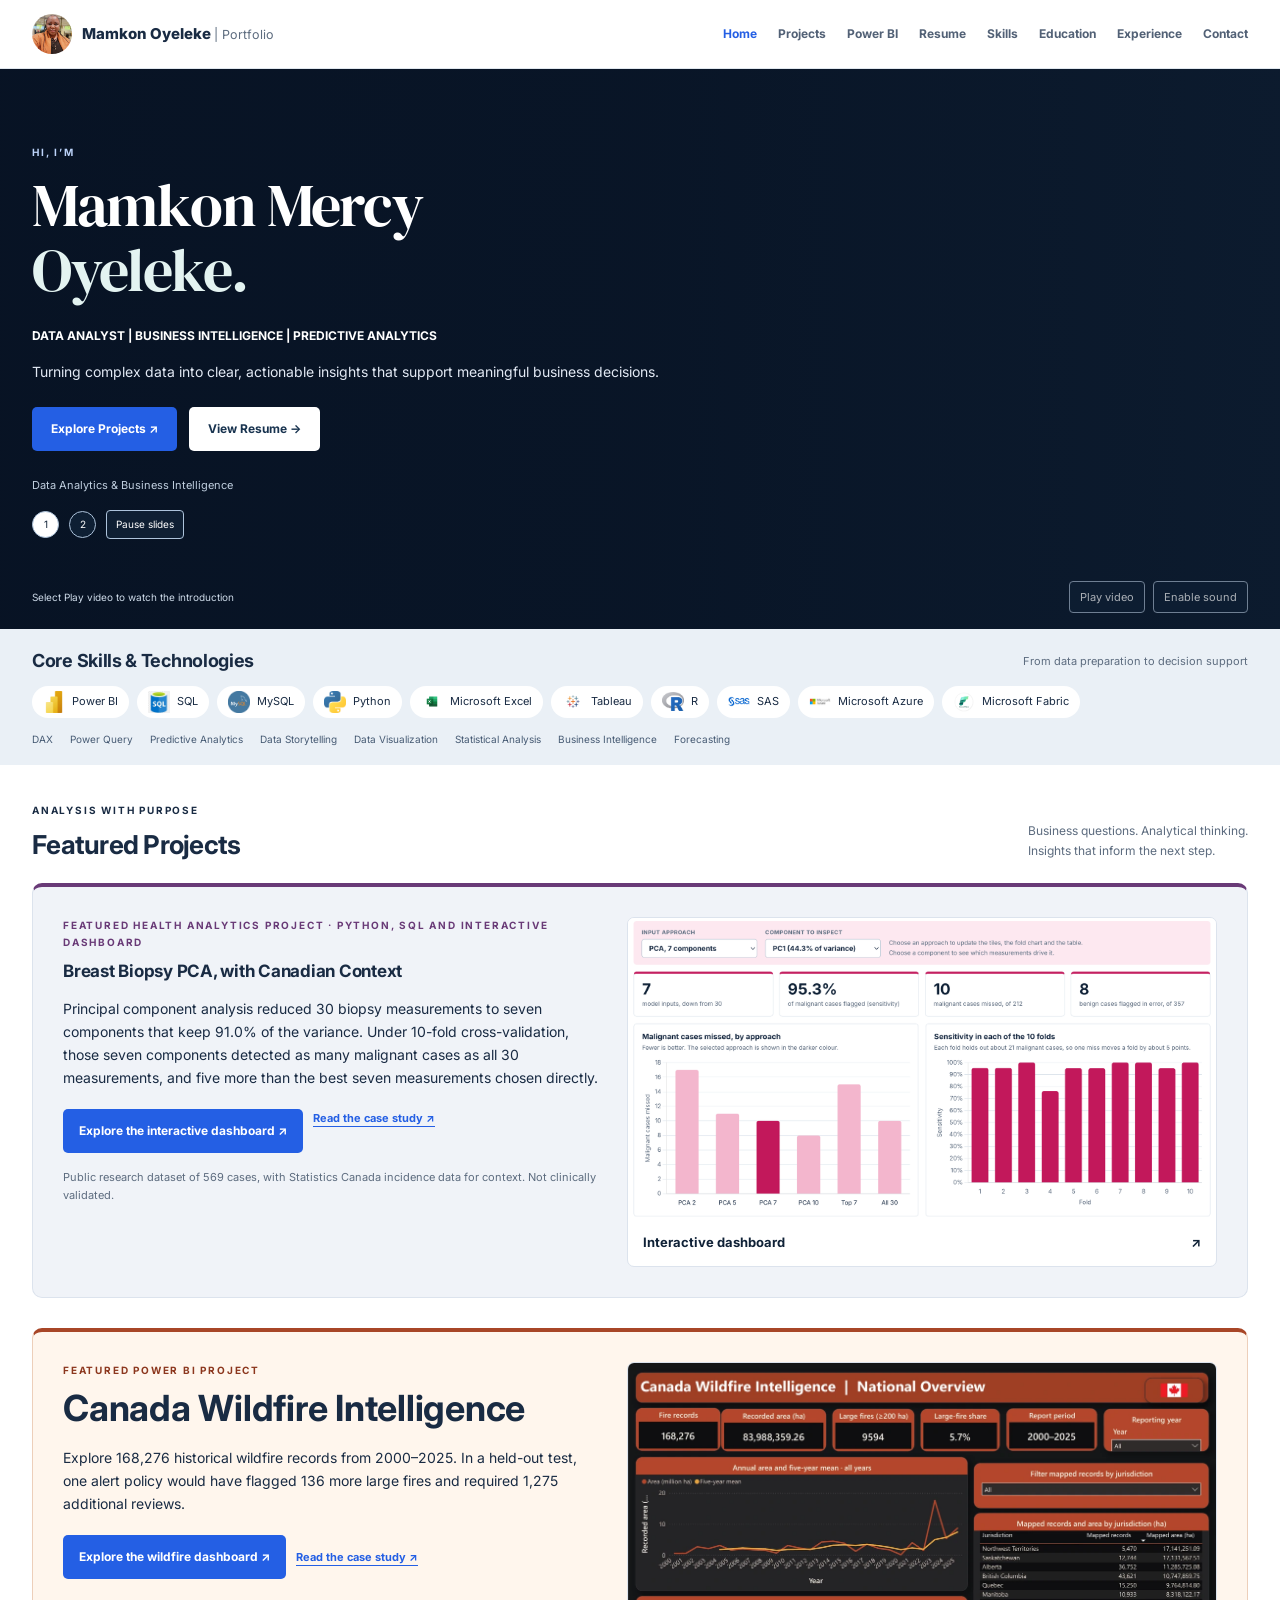
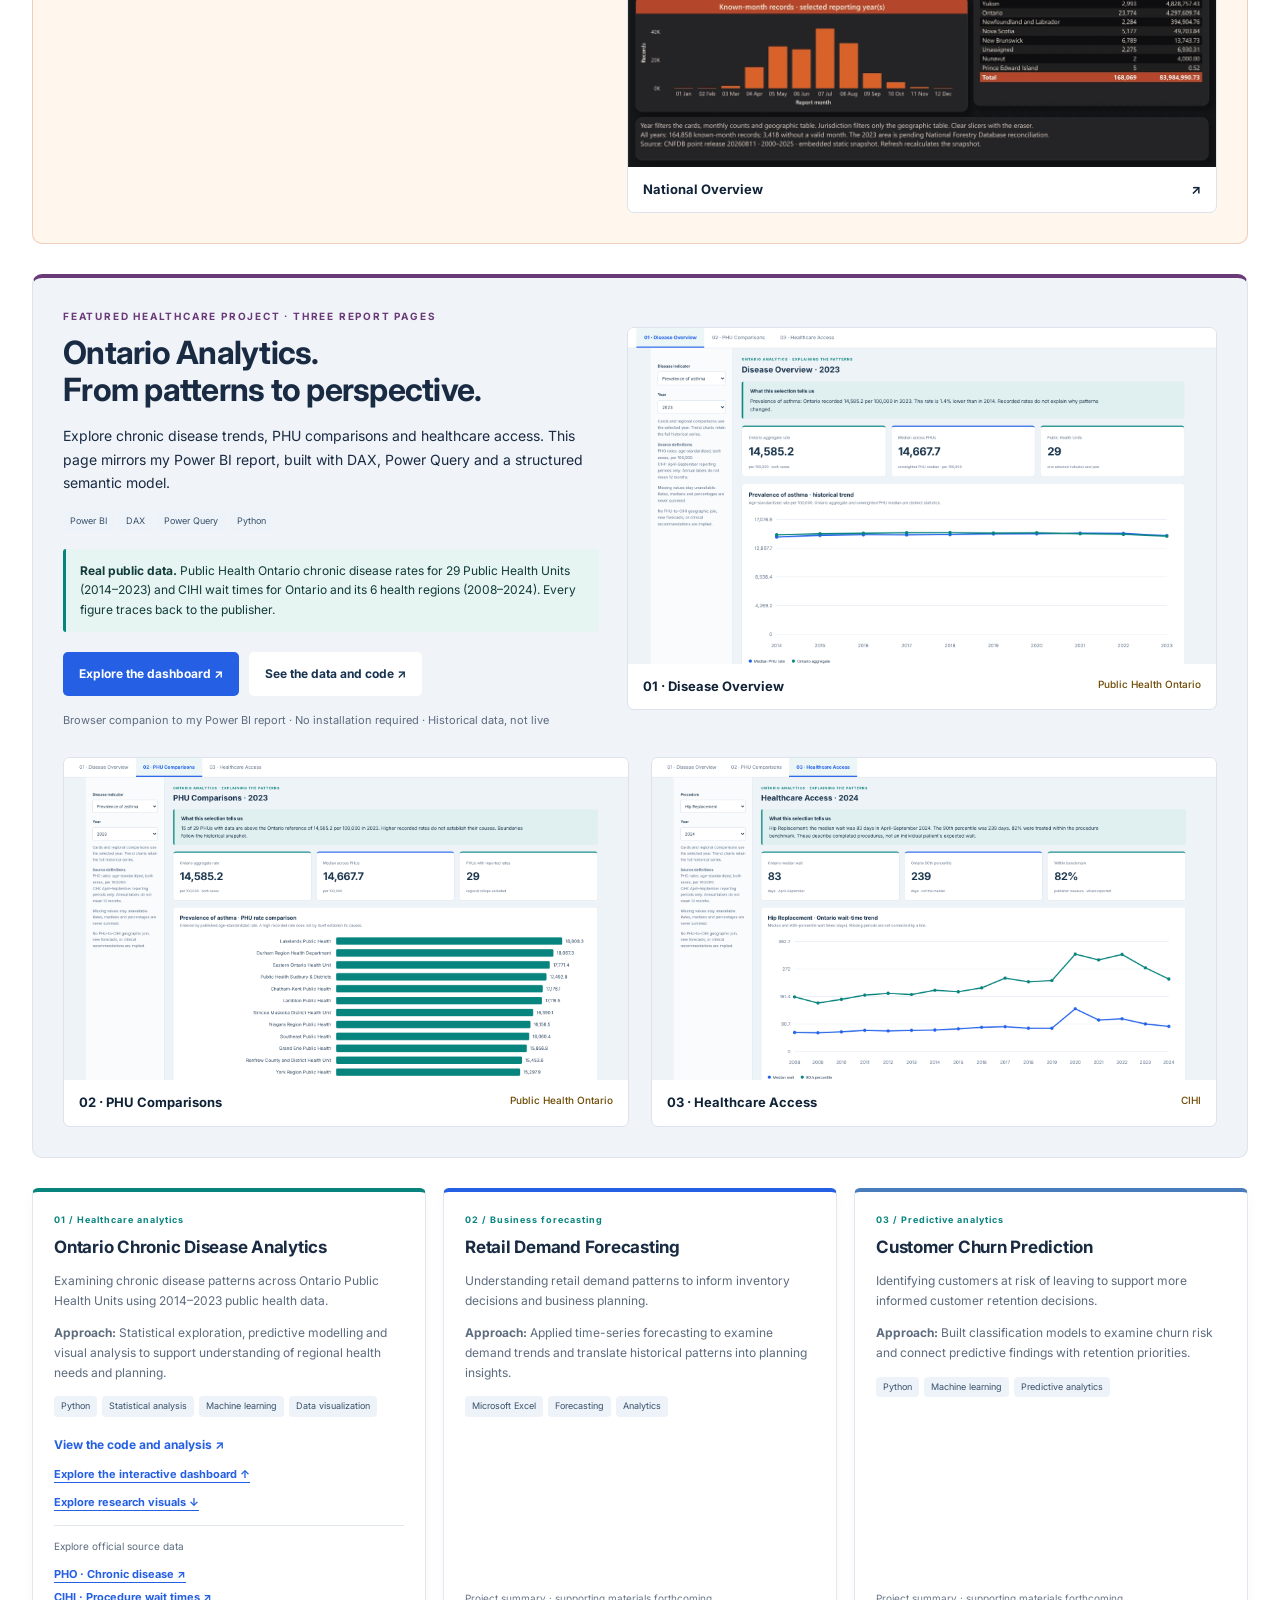
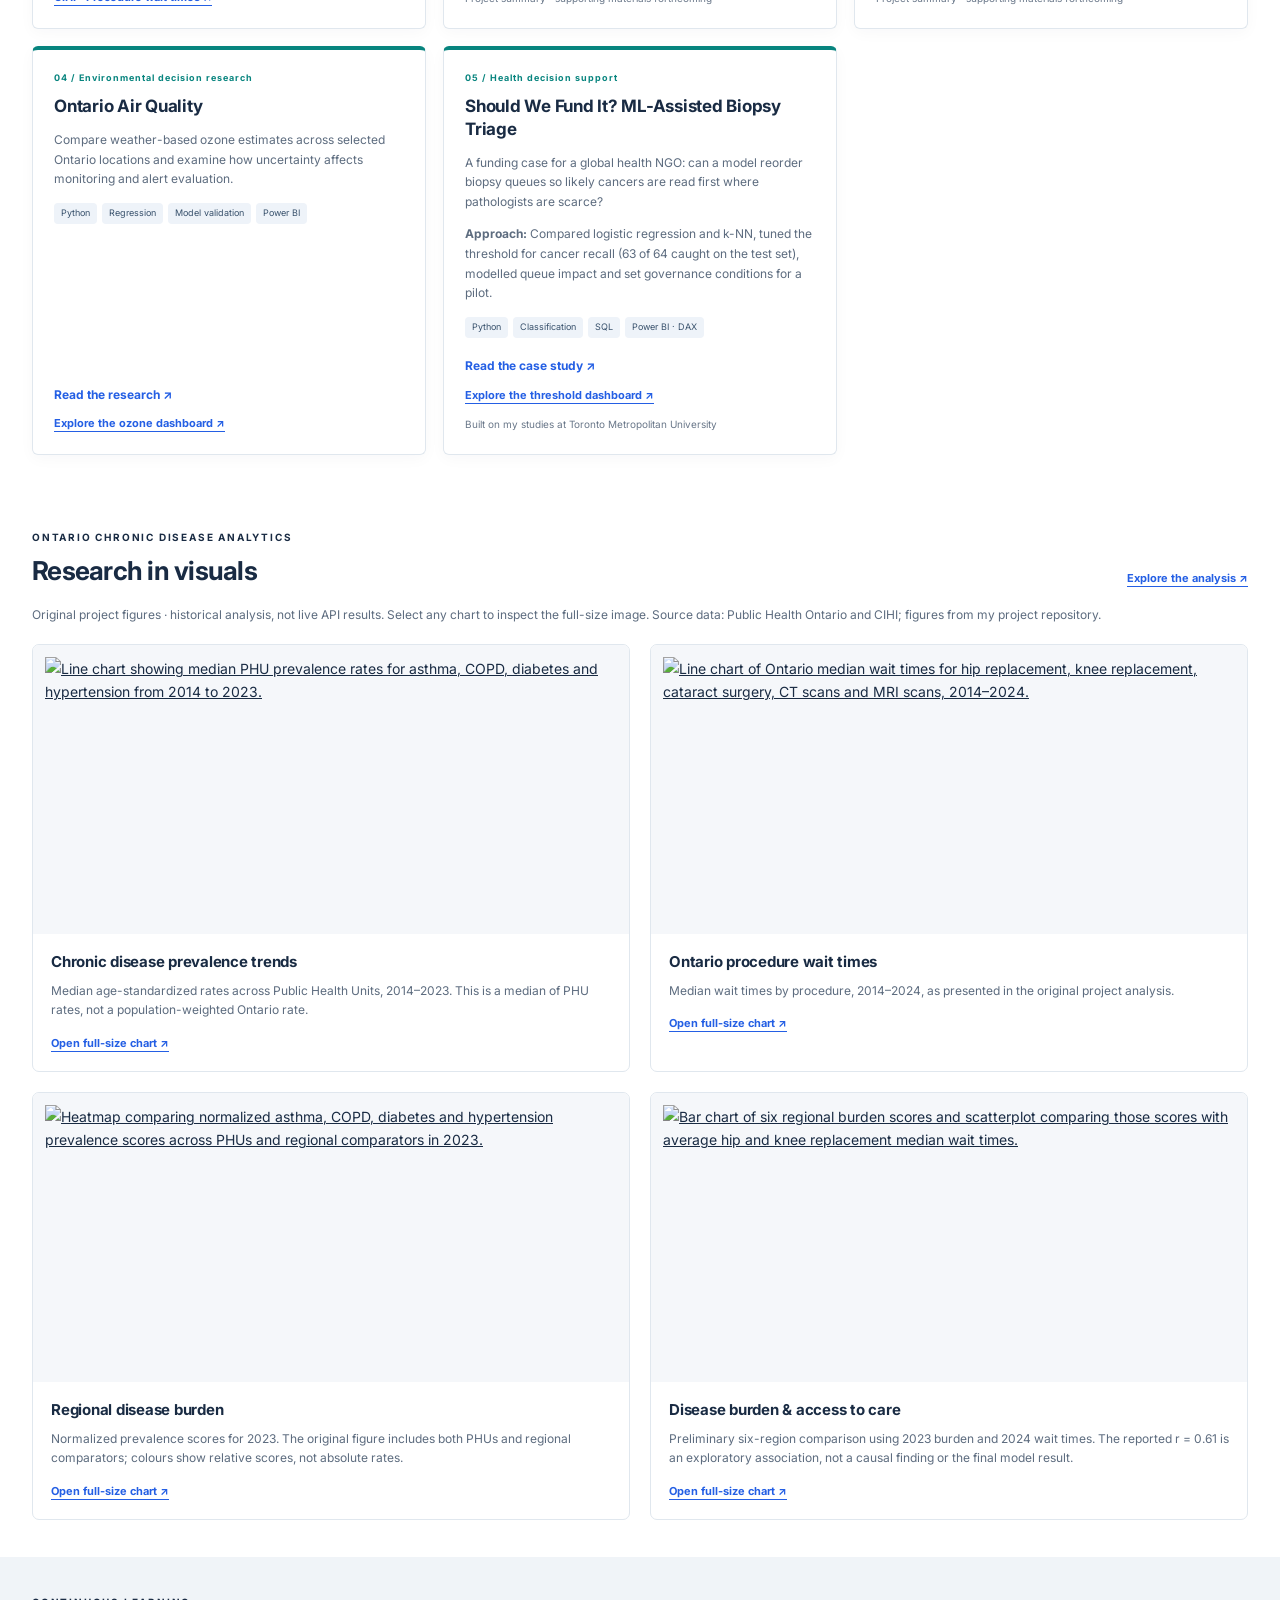
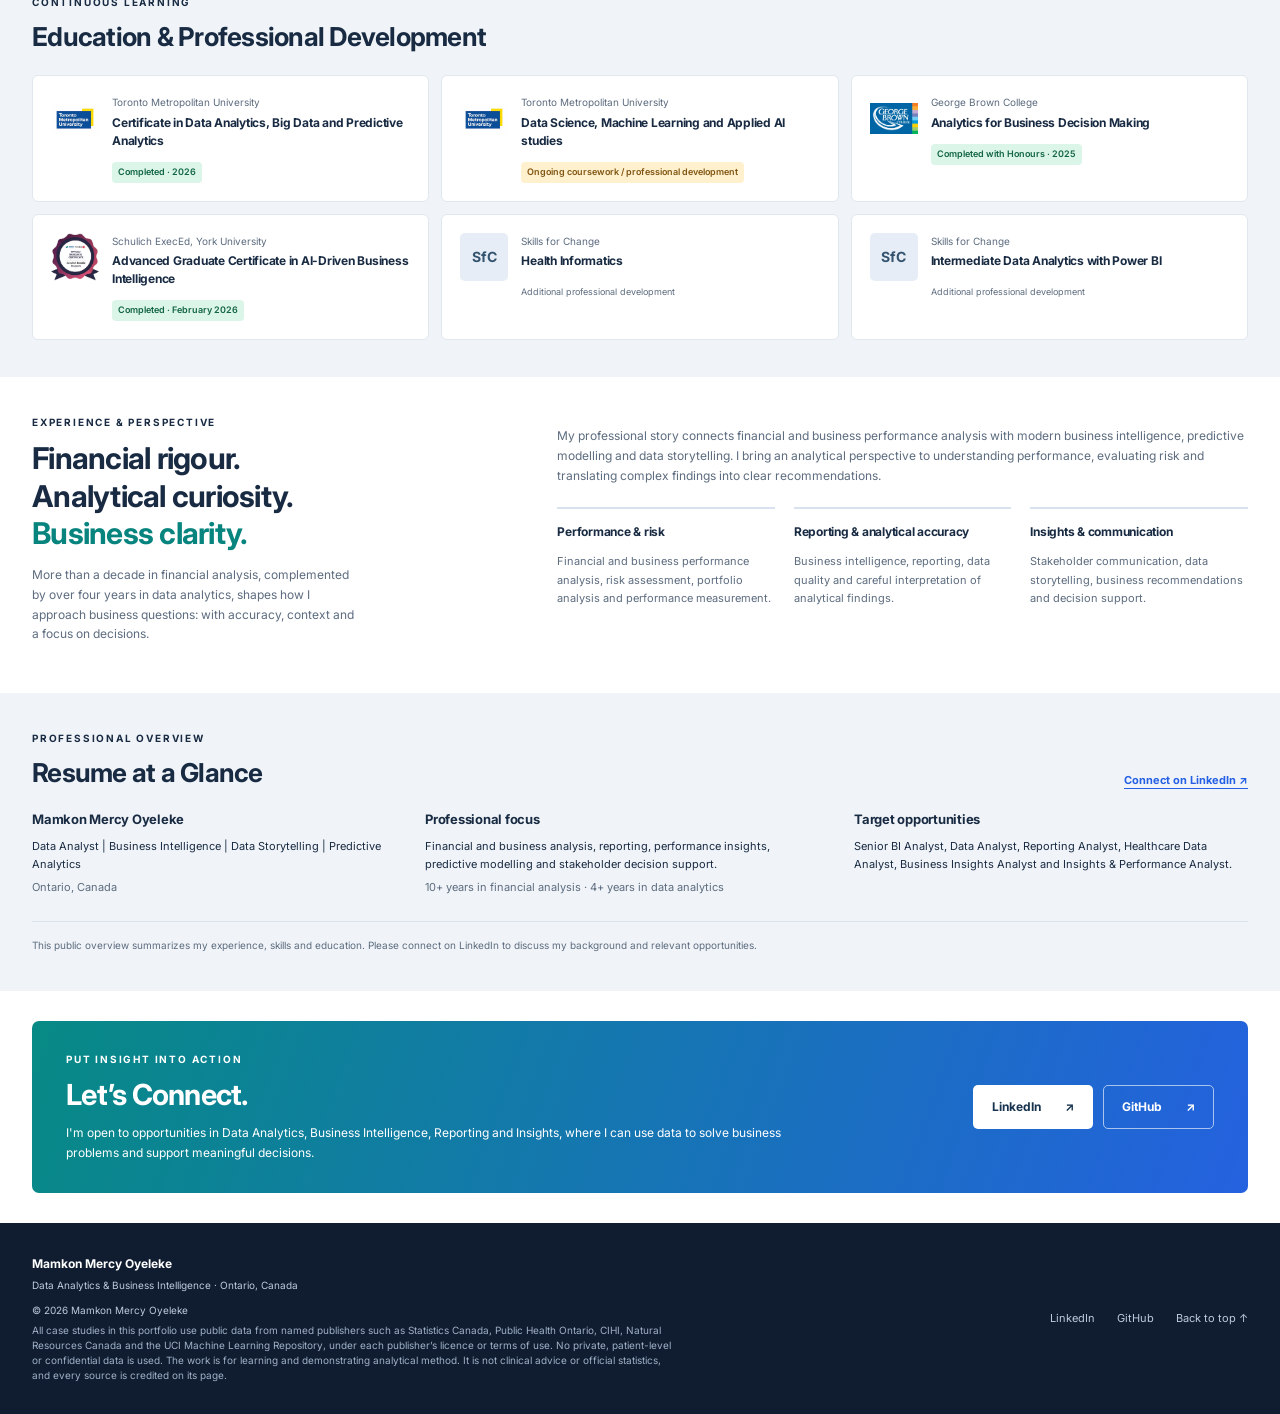
==== commit 6f4a165b: "Portfolio audit fixes: link previews, accurate data-licence footer, Power BI nav, clearer file names" ====
--- a/index.html
+++ b/index.html
@@ -6,7 +6,7 @@
 <meta name="description" content="Mamkon Mercy Oyeleke — Data Analyst, Business Intelligence, Data Storytelling and Predictive Analytics. Explore projects, experience and education in Ontario, Canada.">
 <meta property="og:title" content="Mamkon Mercy Oyeleke | Turning Data Into Meaningful Decisions">
 <meta property="og:description" content="Financial analysis experience meets modern analytics, business intelligence and predictive modelling. Explore my professional portfolio.">
-<meta property="og:type" content="website"><meta property="og:url" content="https://mamkon.github.io/"><meta property="og:image" content="https://mamkon.github.io/HEADSHOT%20MERCY.jpg"><meta property="og:image:alt" content="Mamkon Mercy Oyeleke">
+<meta property="og:type" content="website"><meta property="og:url" content="https://mamkon.github.io/"><meta property="og:image" content="https://mamkon.github.io/mercy-headshot.jpg"><meta property="og:image:alt" content="Mamkon Mercy Oyeleke">
 <meta name="theme-color" content="#102237"><link rel="canonical" href="https://mamkon.github.io/">
 <link rel="preconnect" href="https://fonts.googleapis.com"><link rel="preconnect" href="https://fonts.gstatic.com" crossorigin><link href="https://fonts.googleapis.com/css2?family=DM+Serif+Display&family=Inter:wght@400;500;600;700;800&display=swap" rel="stylesheet">
 <link rel="stylesheet" href="styles.css">
@@ -14,13 +14,13 @@
 <body>
 <a class="skip" href="#main">Skip to content</a>
 <header class="site-header"><nav class="container navigation" aria-label="Main navigation">
-<a class="brand" href="#home"><img src="HEADSHOT%20MERCY.jpg" width="40" height="40" alt="Mamkon Mercy Oyeleke"><span>Mamkon Oyeleke <small>| Portfolio</small></span></a>
+<a class="brand" href="#home"><img src="mercy-headshot.jpg" width="40" height="40" alt="Mamkon Mercy Oyeleke"><span>Mamkon Oyeleke <small>| Portfolio</small></span></a>
 <button class="menu-toggle" aria-expanded="false" aria-controls="nav-links" hidden>Menu <span aria-hidden="true">☰</span></button>
-<div class="nav-links" id="nav-links"><a href="#home">Home</a><a href="#projects">Projects</a><a href="breast-cancer-pca/#power-bi-report">Power BI</a><a href="#resume">Resume</a><a href="#skills">Skills</a><a href="#education">Education</a><a href="#experience">Experience</a><a href="#contact">Contact</a></div>
+<div class="nav-links" id="nav-links"><a href="#home">Home</a><a href="#projects">Projects</a><a href="wildfire-triage/dashboard/">Power BI</a><a href="#resume">Resume</a><a href="#skills">Skills</a><a href="#education">Education</a><a href="#experience">Experience</a><a href="#contact">Contact</a></div>
 </nav></header>
 <main id="main">
 <section class="hero" id="home" aria-labelledby="hero-title">
-<video id="hero-video" class="hero-video" muted loop playsinline preload="metadata" poster="HEADSHOT%20MERCY.jpg" aria-label="Portfolio introduction background video"></video>
+<video id="hero-video" class="hero-video" muted loop playsinline preload="metadata" poster="mercy-headshot.jpg" aria-label="Portfolio introduction background video"></video>
 <div class="hero-overlay"></div>
 <div class="container hero-content"><div class="hero-carousel" role="region" aria-roledescription="carousel" aria-label="Professional introduction">
 <div class="hero-slide" id="hero-slide-1" role="group" aria-roledescription="slide" aria-label="1 of 2"><p class="eyebrow">Hi, I’m</p><h1 id="hero-title">Mamkon Mercy<br><em>Oyeleke.</em></h1><p class="positioning">DATA ANALYST | BUSINESS INTELLIGENCE | PREDICTIVE ANALYTICS</p><p class="intro">Turning complex data into clear, actionable insights that support meaningful business decisions.</p><div class="actions"><a class="button" href="#projects">Explore Projects ↗</a><a class="button light" href="#resume">View Resume →</a></div><p class="slide-location">Data Analytics & Business Intelligence</p></div>
@@ -74,7 +74,7 @@
 <div class="ontario-preview-strip"><a href="ontario-analytics/previews/Preview-02-PHU.png"><img src="ontario-analytics/previews/Preview-02-PHU.png" width="1680" height="960" alt="PHU Comparisons page ranking 29 Ontario Public Health Units by asthma prevalence." loading="lazy"><span>02 · PHU Comparisons <small>Public Health Ontario</small></span></a><a href="ontario-analytics/previews/Preview-03-Access.png"><img src="ontario-analytics/previews/Preview-03-Access.png" width="1680" height="960" alt="Healthcare Access page showing Ontario hip replacement wait times from CIHI, 2008 to 2024." loading="lazy"><span>03 · Healthcare Access <small>CIHI</small></span></a></div>
 </article>
 <div class="project-grid">
-<article class="project-card"><p class="card-label">01 / Healthcare analytics</p><h3>Ontario Chronic Disease Analytics</h3><p>Examining chronic disease patterns across Ontario Public Health Units using 2014–2023 public health data.</p><p><strong>Approach:</strong> Statistical exploration, predictive modelling and visual analysis to support understanding of regional health needs and planning.</p><ul class="tags"><li>Python</li><li>Statistical analysis</li><li>Machine learning</li><li>Data visualization</li></ul><a class="project-link" href="https://github.com/mamkon/Architecture_and_Data_Audit" target="_blank" rel="noopener noreferrer">View Project <span aria-hidden="true">↗</span></a><a class="text-link" style="margin-top:10px" href="#ontario-powerbi">Explore the interactive dashboard ↑</a><a class="text-link" style="margin-top:10px" href="#ontario-visuals">Explore research visuals ↓</a><div style="margin-top:14px;padding-top:12px;border-top:1px solid #e0e7ee"><p style="font-size:10px;margin:0 0 6px">Explore official source data</p><a class="text-link" href="https://www.publichealthontario.ca/en/data-and-analysis/chronic-disease/chronic-disease-incidence-prevalence" target="_blank" rel="noopener noreferrer">PHO · Chronic disease ↗</a><br><a class="text-link" href="https://www.cihi.ca/en/explore-wait-times-for-priority-procedures-across-canada" target="_blank" rel="noopener noreferrer">CIHI · Procedure wait times ↗</a></div></article>
+<article class="project-card"><p class="card-label">01 / Healthcare analytics</p><h3>Ontario Chronic Disease Analytics</h3><p>Examining chronic disease patterns across Ontario Public Health Units using 2014–2023 public health data.</p><p><strong>Approach:</strong> Statistical exploration, predictive modelling and visual analysis to support understanding of regional health needs and planning.</p><ul class="tags"><li>Python</li><li>Statistical analysis</li><li>Machine learning</li><li>Data visualization</li></ul><a class="project-link" href="https://github.com/mamkon/Architecture_and_Data_Audit" target="_blank" rel="noopener noreferrer">View the code and analysis <span aria-hidden="true">↗</span></a><a class="text-link" style="margin-top:10px" href="#ontario-powerbi">Explore the interactive dashboard ↑</a><a class="text-link" style="margin-top:10px" href="#ontario-visuals">Explore research visuals ↓</a><div style="margin-top:14px;padding-top:12px;border-top:1px solid #e0e7ee"><p style="font-size:10px;margin:0 0 6px">Explore official source data</p><a class="text-link" href="https://www.publichealthontario.ca/en/data-and-analysis/chronic-disease/chronic-disease-incidence-prevalence" target="_blank" rel="noopener noreferrer">PHO · Chronic disease ↗</a><br><a class="text-link" href="https://www.cihi.ca/en/explore-wait-times-for-priority-procedures-across-canada" target="_blank" rel="noopener noreferrer">CIHI · Procedure wait times ↗</a></div></article>
 <article class="project-card"><p class="card-label">02 / Business forecasting</p><h3>Retail Demand Forecasting</h3><p>Understanding retail demand patterns to inform inventory decisions and business planning.</p><p><strong>Approach:</strong> Applied time-series forecasting to examine demand trends and translate historical patterns into planning insights.</p><ul class="tags"><li>Microsoft Excel</li><li>Forecasting</li><li>Analytics</li></ul><p class="project-note">Project summary · supporting materials forthcoming</p></article>
 <article class="project-card"><p class="card-label">03 / Predictive analytics</p><h3>Customer Churn Prediction</h3><p>Identifying customers at risk of leaving to support more informed customer retention decisions.</p><p><strong>Approach:</strong> Built classification models to examine churn risk and connect predictive findings with retention priorities.</p><ul class="tags"><li>Python</li><li>Machine learning</li><li>Predictive analytics</li></ul><p class="project-note">Project summary · supporting materials forthcoming</p></article>
 <article class="project-card"><p class="card-label">04 / Environmental decision research</p><h3>Ontario Air Quality</h3><p>Compare weather-based ozone estimates across selected Ontario locations and examine how uncertainty affects monitoring and alert evaluation.</p><ul class="tags"><li>Python</li><li>Regression</li><li>Model validation</li><li>Power BI</li></ul><a class="project-link" href="air-quality-research/">Read the research <span aria-hidden="true">↗</span></a><a class="text-link" style="margin-top:10px" href="air-quality-research/dashboard/">Explore the ozone dashboard ↗</a></article>
@@ -92,7 +92,7 @@
 <section class="resume-section" id="resume"><div class="container section"><div class="section-heading"><div><p class="eyebrow">Professional overview</p><h2>Resume at a Glance</h2></div><a class="text-link" href="#contact">Connect on LinkedIn <span aria-hidden="true">↗</span></a></div><div class="resume-grid"><div><h3>Mamkon Mercy Oyeleke</h3><p>Data Analyst | Business Intelligence | Data Storytelling | Predictive Analytics</p><p class="muted">Ontario, Canada</p></div><div><h3>Professional focus</h3><p>Financial and business analysis, reporting, performance insights, predictive modelling and stakeholder decision support.</p><p class="muted">10+ years in financial analysis · 4+ years in data analytics</p></div><div><h3>Target opportunities</h3><p>Senior BI Analyst, Data Analyst, Reporting Analyst, Healthcare Data Analyst, Business Insights Analyst and Insights & Performance Analyst.</p></div></div><p class="resume-note">This public overview summarizes my experience, skills and education. Please connect on LinkedIn to discuss my background and relevant opportunities.</p></div></section>
 <section class="container contact-section" id="contact"><div class="contact-banner"><div><p class="eyebrow">Put insight into action</p><h2>Let’s Connect.</h2><p>I'm open to opportunities in Data Analytics, Business Intelligence, Reporting and Insights, where I can use data to solve business problems and support meaningful decisions.</p></div><div class="contact-links"><a class="button light" href="https://www.linkedin.com/in/mamkon-mercy-oyeleke/" target="_blank" rel="noopener noreferrer">LinkedIn <span aria-hidden="true">↗</span></a><a class="button outline" href="https://github.com/mamkon" target="_blank" rel="noopener noreferrer">GitHub <span aria-hidden="true">↗</span></a></div></div></section>
 </main>
-<footer><div class="container footer-inner"><div><strong>Mamkon Mercy Oyeleke</strong><p>Data Analytics & Business Intelligence · Ontario, Canada</p><small>© 2026 Mamkon Mercy Oyeleke</small><p class="footer-data-note">All case studies in this portfolio use public, openly licensed data from named publishers such as Statistics Canada, Public Health Ontario, CIHI and the UCI Machine Learning Repository. No private, patient-level or confidential data is used. The work is for learning and demonstrating analytical method. It is not clinical advice or official statistics, and every source is credited on its page.</p></div><nav aria-label="Social links"><a href="https://www.linkedin.com/in/mamkon-mercy-oyeleke/" target="_blank" rel="noopener noreferrer">LinkedIn</a><a href="https://github.com/mamkon" target="_blank" rel="noopener noreferrer">GitHub</a><a href="#home">Back to top ↑</a></nav></div></footer>
+<footer><div class="container footer-inner"><div><strong>Mamkon Mercy Oyeleke</strong><p>Data Analytics & Business Intelligence · Ontario, Canada</p><small>© 2026 Mamkon Mercy Oyeleke</small><p class="footer-data-note">All case studies in this portfolio use public data from named publishers such as Statistics Canada, Public Health Ontario, CIHI, Natural Resources Canada and the UCI Machine Learning Repository, under each publisher’s licence or terms of use. No private, patient-level or confidential data is used. The work is for learning and demonstrating analytical method. It is not clinical advice or official statistics, and every source is credited on its page.</p></div><nav aria-label="Social links"><a href="https://www.linkedin.com/in/mamkon-mercy-oyeleke/" target="_blank" rel="noopener noreferrer">LinkedIn</a><a href="https://github.com/mamkon" target="_blank" rel="noopener noreferrer">GitHub</a><a href="#home">Back to top ↑</a></nav></div></footer>
 <script src="script.js" defer></script>
 </body></html>
 
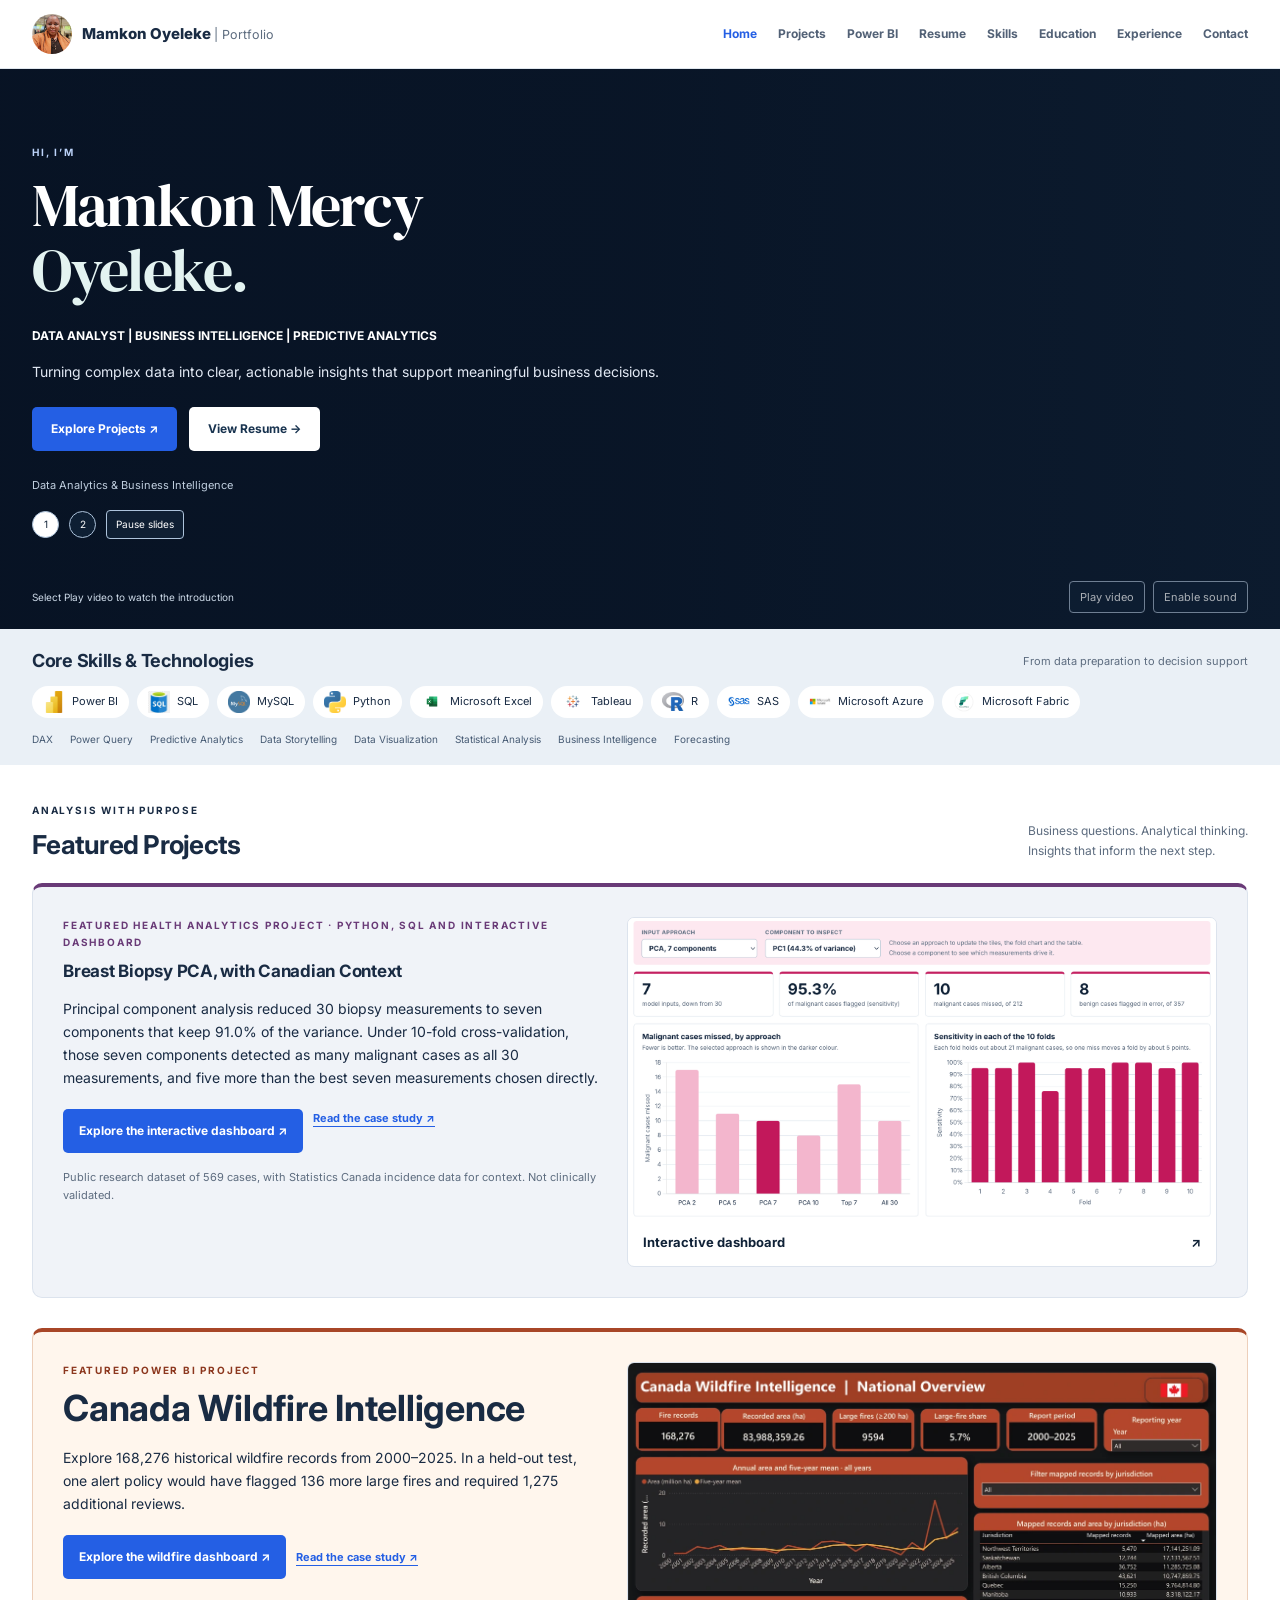
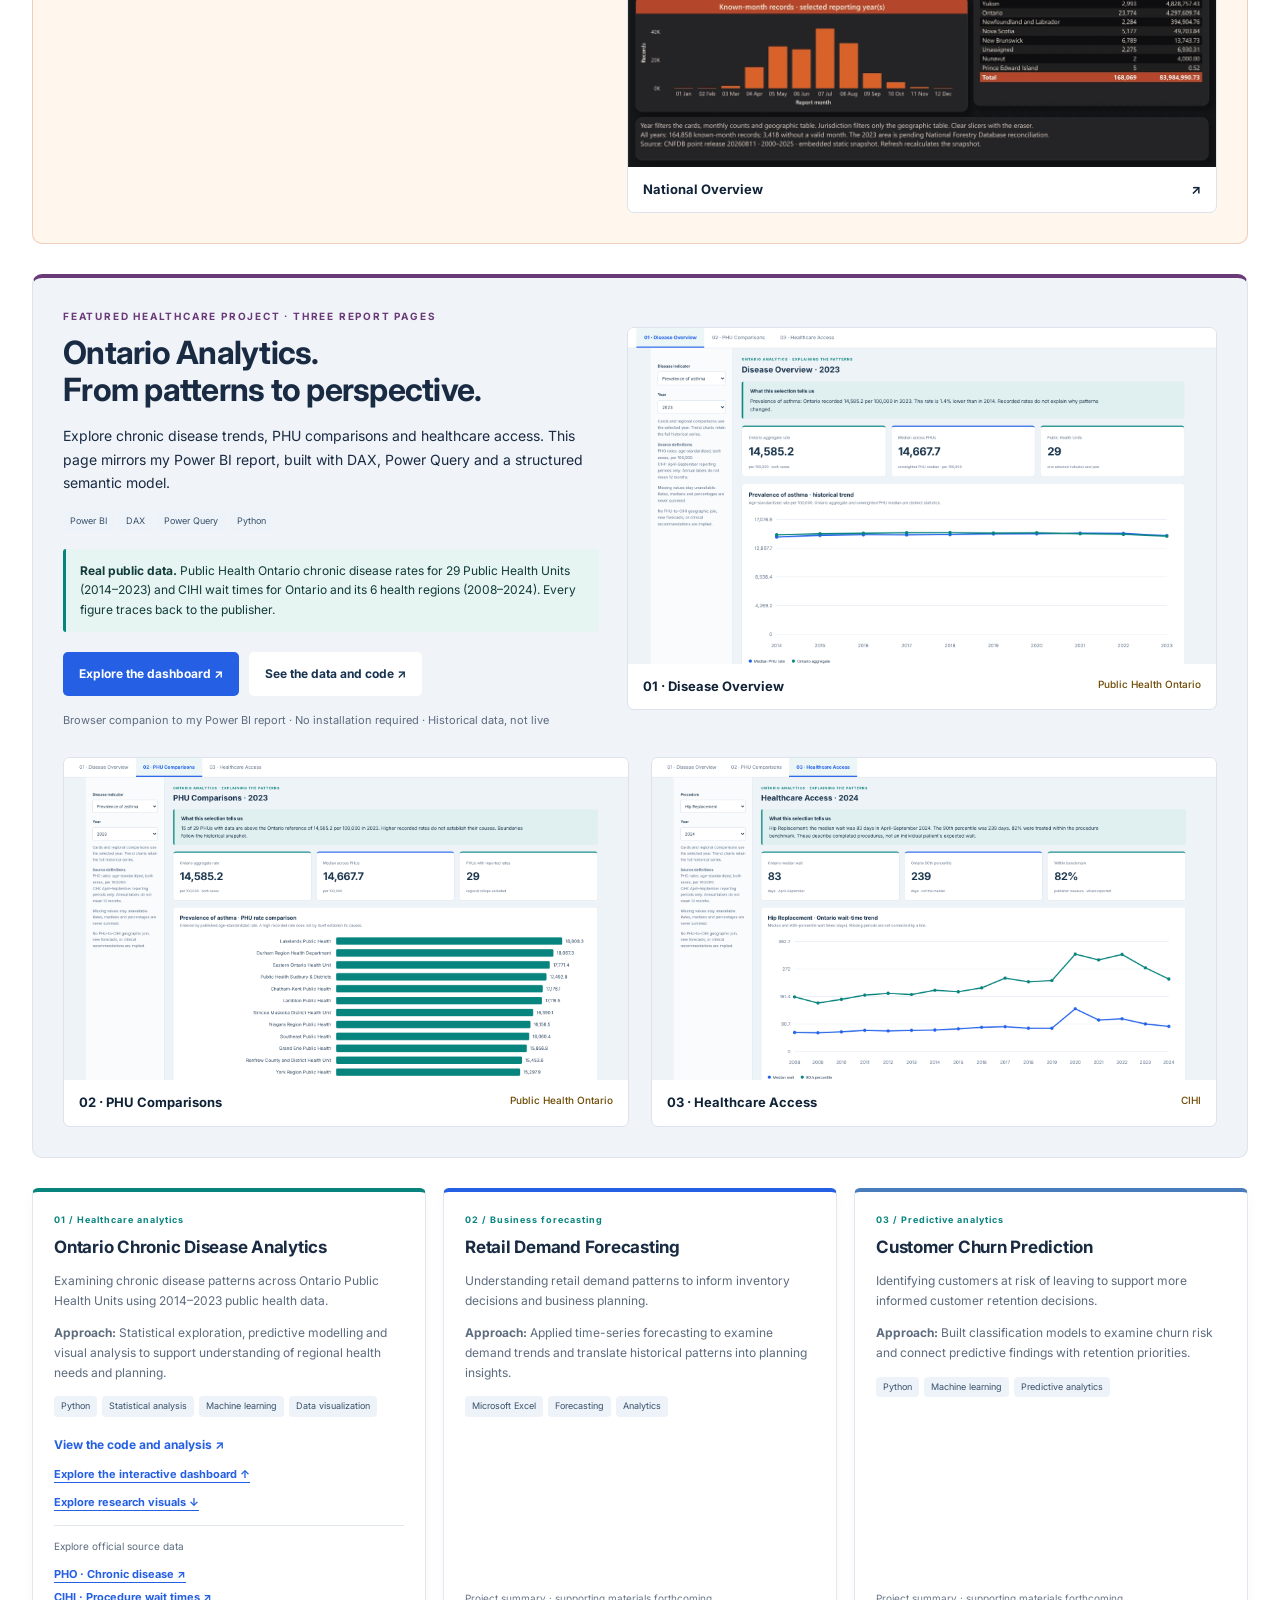
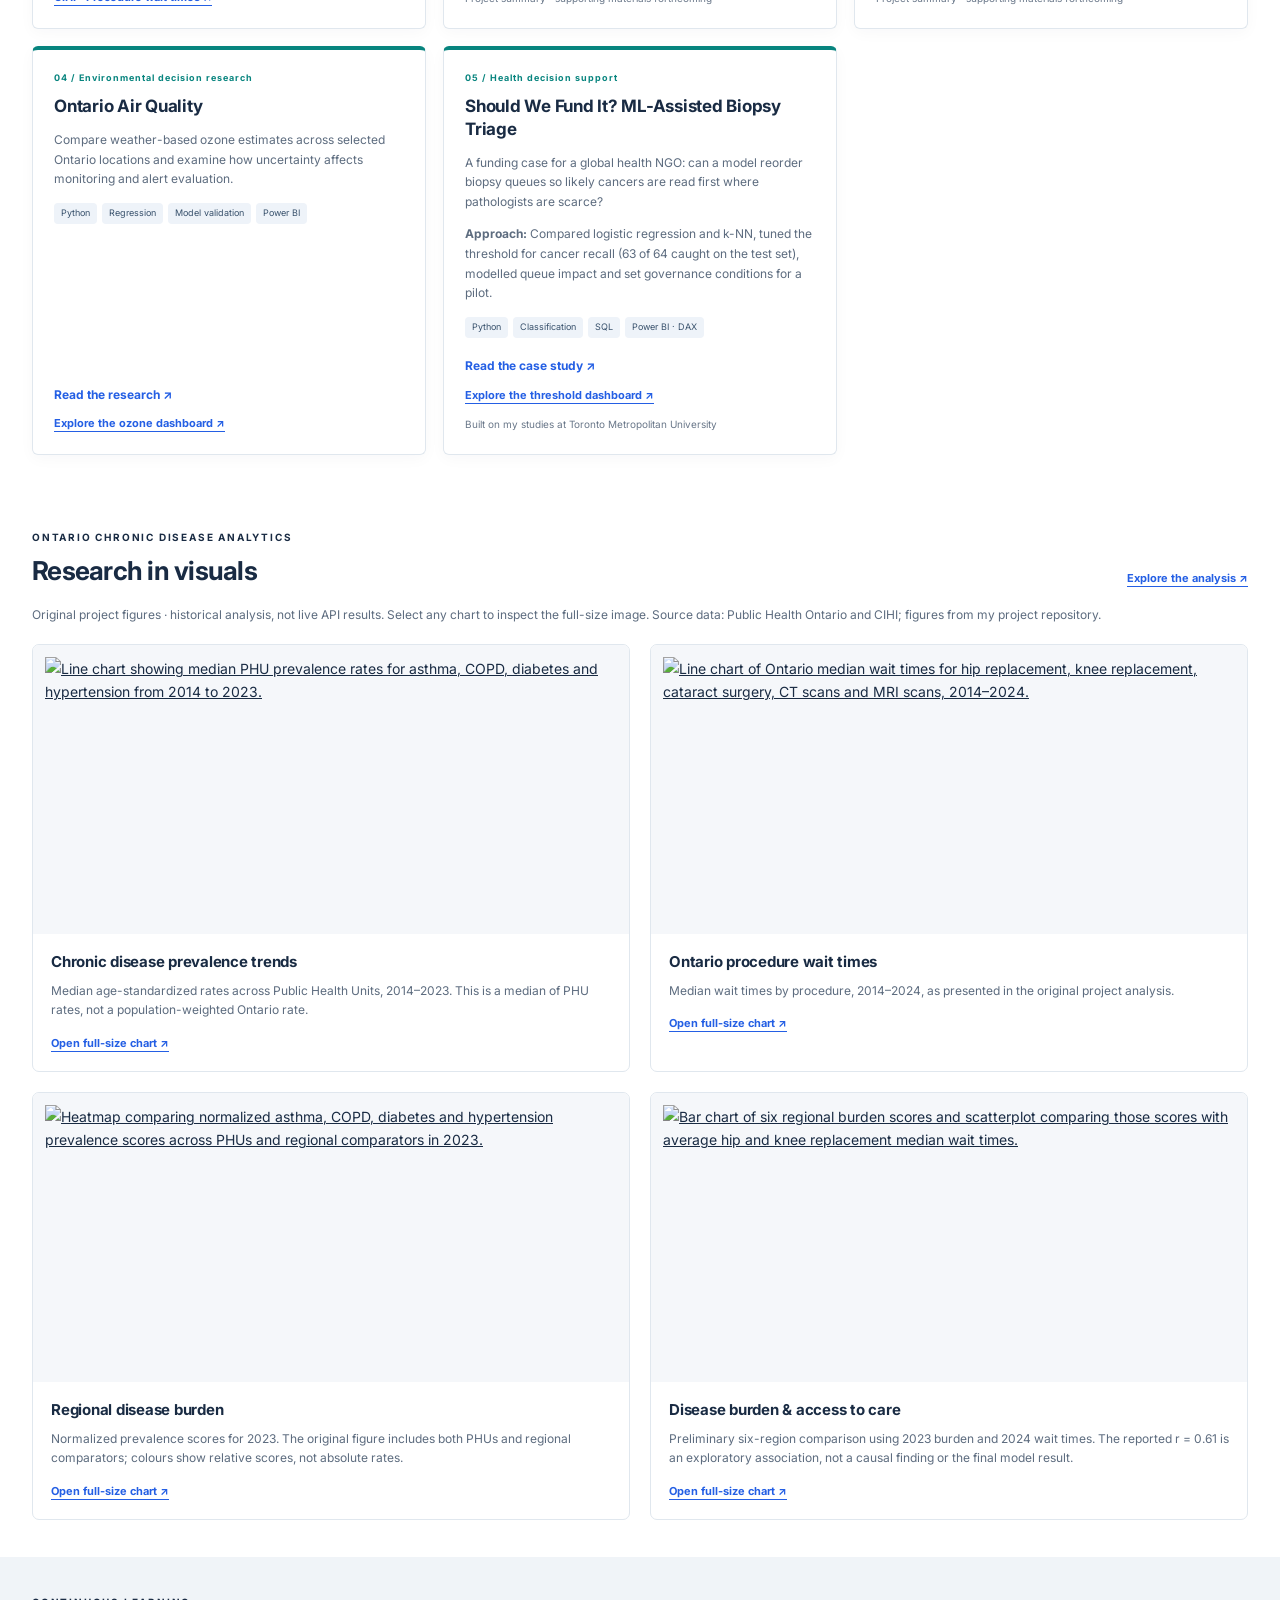
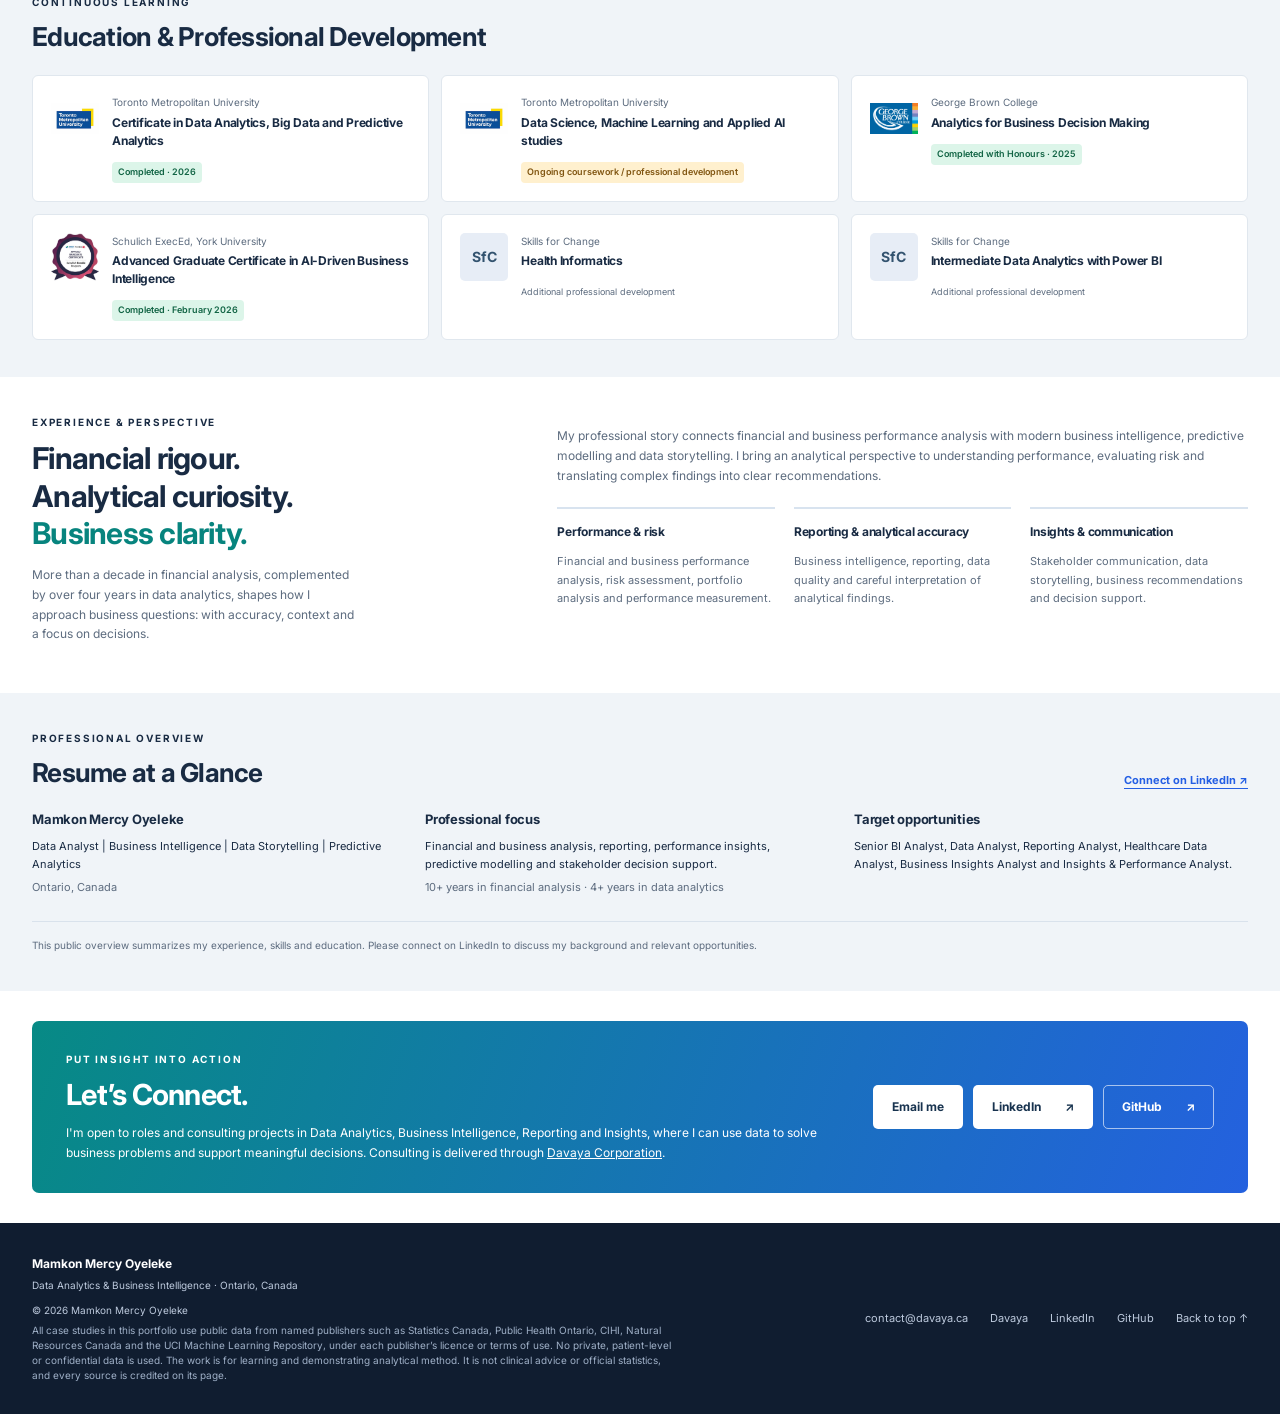
==== commit a76ceba6: "Add Davaya email and website to contact section and footer Co-Authored-By: Claude Opus 5.5 <noreply@" ====
--- a/index.html
+++ b/index.html
@@ -90,9 +90,9 @@
 </div></div></section>
 <section class="section container" id="experience"><div class="experience-layout"><div><p class="eyebrow">Experience & perspective</p><h2>Financial rigour.<br>Analytical curiosity.<br><span class="teal">Business clarity.</span></h2><p class="experience-summary">More than a decade in financial analysis, complemented by over four years in data analytics, shapes how I approach business questions: with accuracy, context and a focus on decisions.</p></div><div><p>My professional story connects financial and business performance analysis with modern business intelligence, predictive modelling and data storytelling. I bring an analytical perspective to understanding performance, evaluating risk and translating complex findings into clear recommendations.</p><div class="experience-topics"><div><h3>Performance & risk</h3><p>Financial and business performance analysis, risk assessment, portfolio analysis and performance measurement.</p></div><div><h3>Reporting & analytical accuracy</h3><p>Business intelligence, reporting, data quality and careful interpretation of analytical findings.</p></div><div><h3>Insights & communication</h3><p>Stakeholder communication, data storytelling, business recommendations and decision support.</p></div></div></div></div></section>
 <section class="resume-section" id="resume"><div class="container section"><div class="section-heading"><div><p class="eyebrow">Professional overview</p><h2>Resume at a Glance</h2></div><a class="text-link" href="#contact">Connect on LinkedIn <span aria-hidden="true">↗</span></a></div><div class="resume-grid"><div><h3>Mamkon Mercy Oyeleke</h3><p>Data Analyst | Business Intelligence | Data Storytelling | Predictive Analytics</p><p class="muted">Ontario, Canada</p></div><div><h3>Professional focus</h3><p>Financial and business analysis, reporting, performance insights, predictive modelling and stakeholder decision support.</p><p class="muted">10+ years in financial analysis · 4+ years in data analytics</p></div><div><h3>Target opportunities</h3><p>Senior BI Analyst, Data Analyst, Reporting Analyst, Healthcare Data Analyst, Business Insights Analyst and Insights & Performance Analyst.</p></div></div><p class="resume-note">This public overview summarizes my experience, skills and education. Please connect on LinkedIn to discuss my background and relevant opportunities.</p></div></section>
-<section class="container contact-section" id="contact"><div class="contact-banner"><div><p class="eyebrow">Put insight into action</p><h2>Let’s Connect.</h2><p>I'm open to opportunities in Data Analytics, Business Intelligence, Reporting and Insights, where I can use data to solve business problems and support meaningful decisions.</p></div><div class="contact-links"><a class="button light" href="https://www.linkedin.com/in/mamkon-mercy-oyeleke/" target="_blank" rel="noopener noreferrer">LinkedIn <span aria-hidden="true">↗</span></a><a class="button outline" href="https://github.com/mamkon" target="_blank" rel="noopener noreferrer">GitHub <span aria-hidden="true">↗</span></a></div></div></section>
+<section class="container contact-section" id="contact"><div class="contact-banner"><div><p class="eyebrow">Put insight into action</p><h2>Let’s Connect.</h2><p>I'm open to roles and consulting projects in Data Analytics, Business Intelligence, Reporting and Insights, where I can use data to solve business problems and support meaningful decisions. Consulting is delivered through <a href="https://davaya.ca/" target="_blank" rel="noopener noreferrer">Davaya Corporation</a>.</p></div><div class="contact-links"><a class="button light" href="mailto:contact@davaya.ca">Email me</a><a class="button light" href="https://www.linkedin.com/in/mamkon-mercy-oyeleke/" target="_blank" rel="noopener noreferrer">LinkedIn <span aria-hidden="true">↗</span></a><a class="button outline" href="https://github.com/mamkon" target="_blank" rel="noopener noreferrer">GitHub <span aria-hidden="true">↗</span></a></div></div></section>
 </main>
-<footer><div class="container footer-inner"><div><strong>Mamkon Mercy Oyeleke</strong><p>Data Analytics & Business Intelligence · Ontario, Canada</p><small>© 2026 Mamkon Mercy Oyeleke</small><p class="footer-data-note">All case studies in this portfolio use public data from named publishers such as Statistics Canada, Public Health Ontario, CIHI, Natural Resources Canada and the UCI Machine Learning Repository, under each publisher’s licence or terms of use. No private, patient-level or confidential data is used. The work is for learning and demonstrating analytical method. It is not clinical advice or official statistics, and every source is credited on its page.</p></div><nav aria-label="Social links"><a href="https://www.linkedin.com/in/mamkon-mercy-oyeleke/" target="_blank" rel="noopener noreferrer">LinkedIn</a><a href="https://github.com/mamkon" target="_blank" rel="noopener noreferrer">GitHub</a><a href="#home">Back to top ↑</a></nav></div></footer>
+<footer><div class="container footer-inner"><div><strong>Mamkon Mercy Oyeleke</strong><p>Data Analytics & Business Intelligence · Ontario, Canada</p><small>© 2026 Mamkon Mercy Oyeleke</small><p class="footer-data-note">All case studies in this portfolio use public data from named publishers such as Statistics Canada, Public Health Ontario, CIHI, Natural Resources Canada and the UCI Machine Learning Repository, under each publisher’s licence or terms of use. No private, patient-level or confidential data is used. The work is for learning and demonstrating analytical method. It is not clinical advice or official statistics, and every source is credited on its page.</p></div><nav aria-label="Social links"><a href="mailto:contact@davaya.ca">contact@davaya.ca</a><a href="https://davaya.ca/" target="_blank" rel="noopener noreferrer">Davaya</a><a href="https://www.linkedin.com/in/mamkon-mercy-oyeleke/" target="_blank" rel="noopener noreferrer">LinkedIn</a><a href="https://github.com/mamkon" target="_blank" rel="noopener noreferrer">GitHub</a><a href="#home">Back to top ↑</a></nav></div></footer>
 <script src="script.js" defer></script>
 </body></html>
 
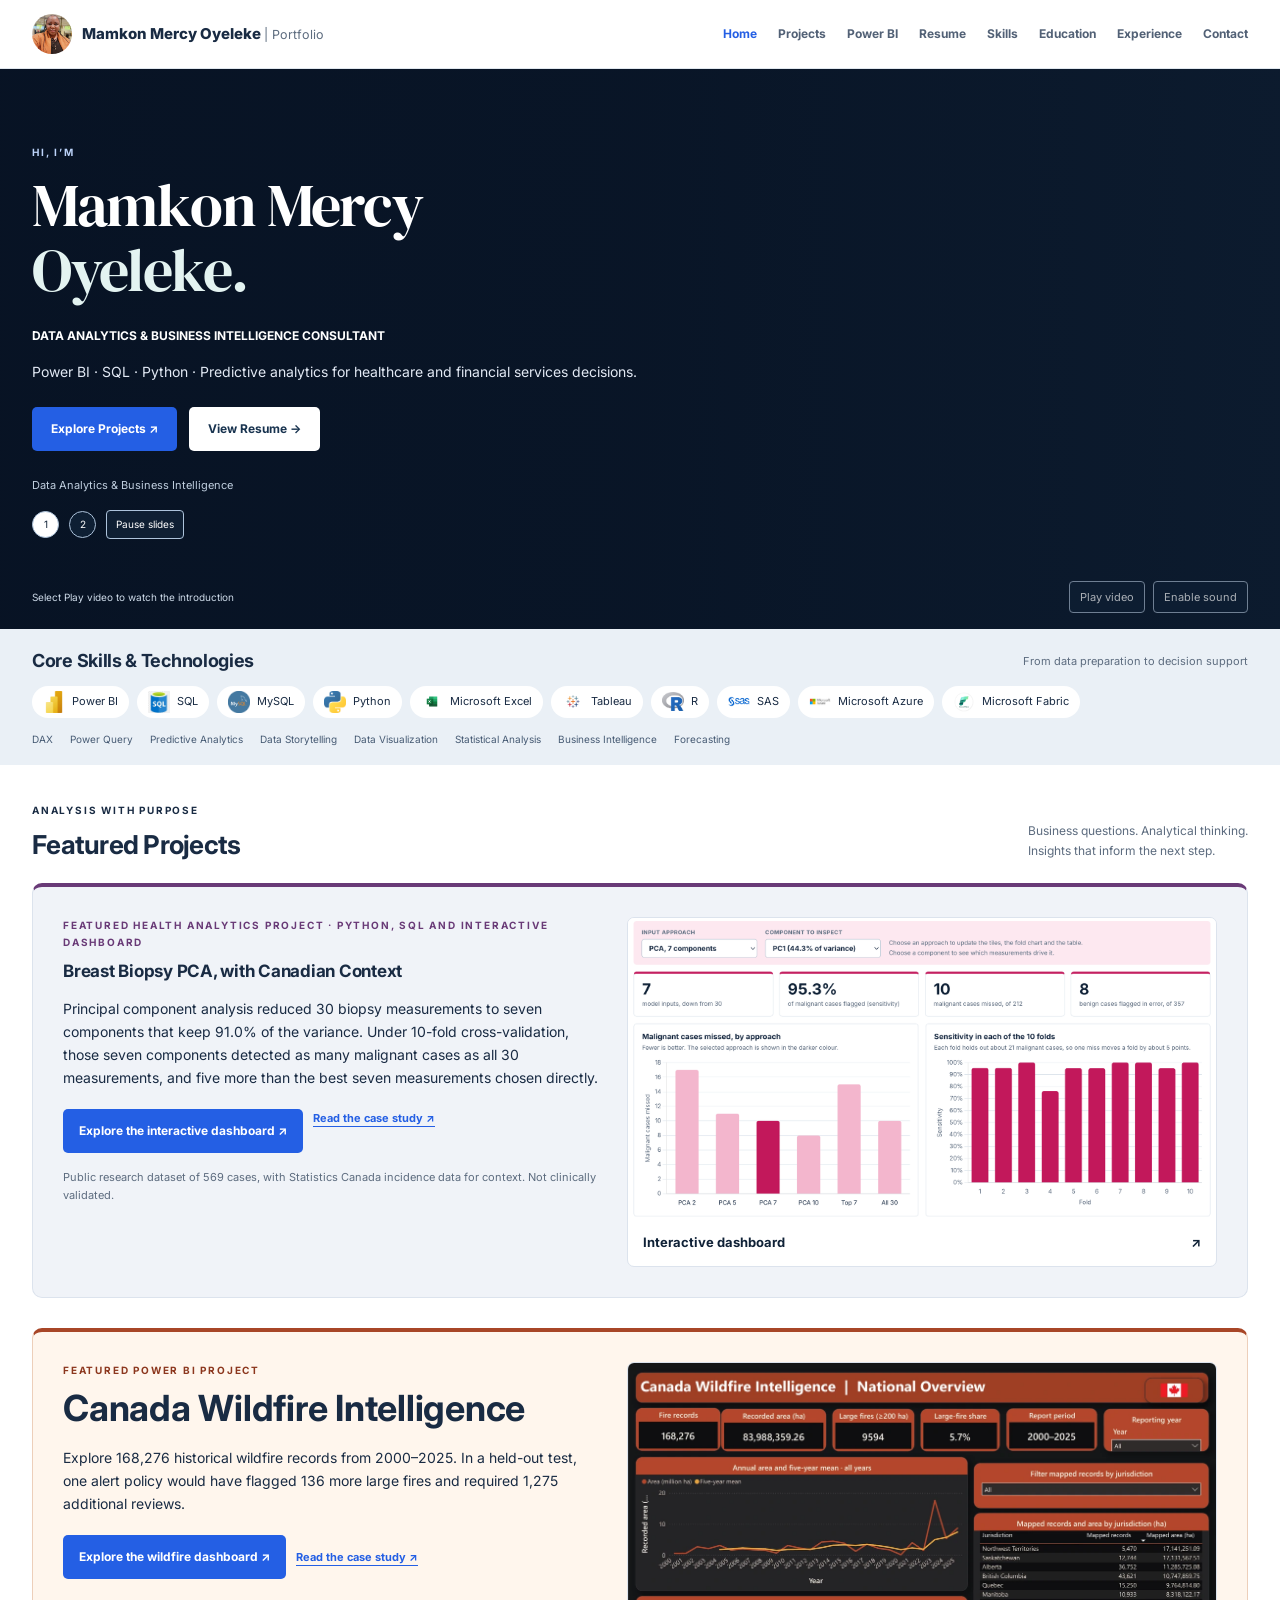
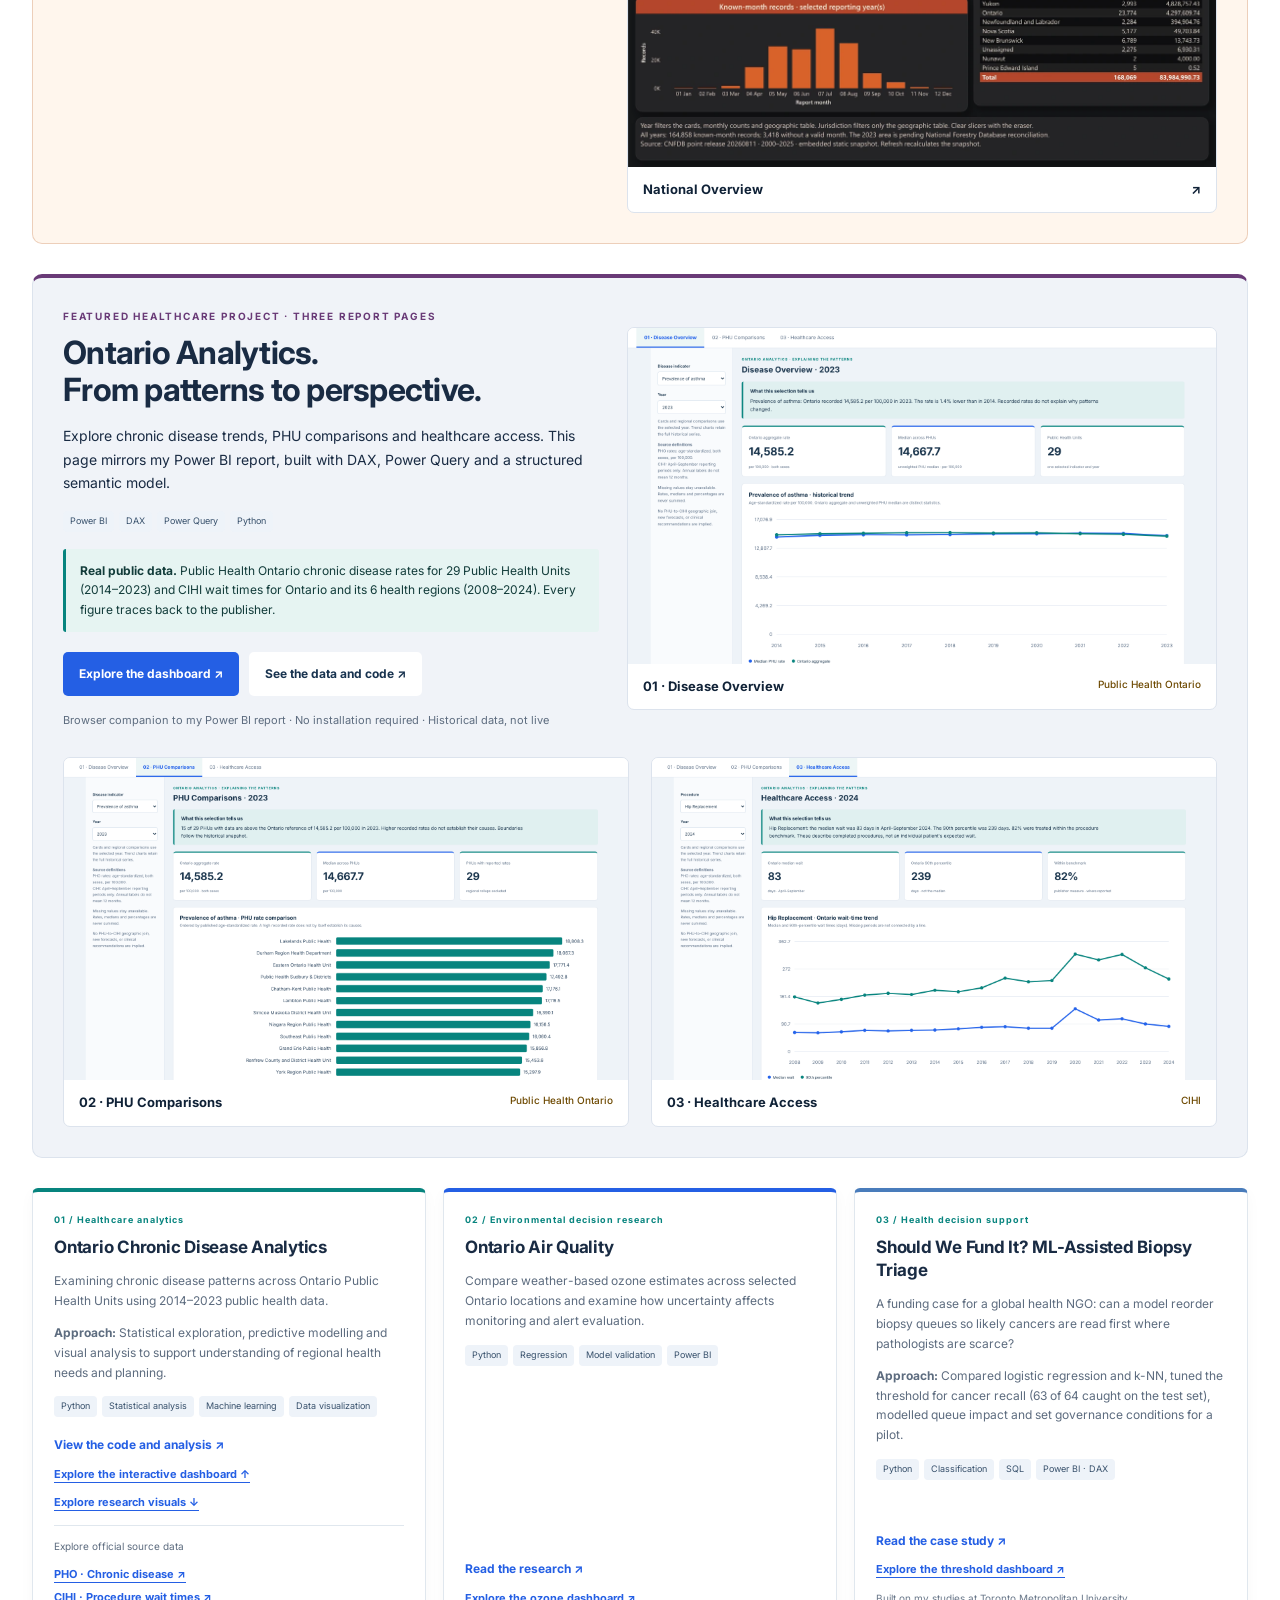
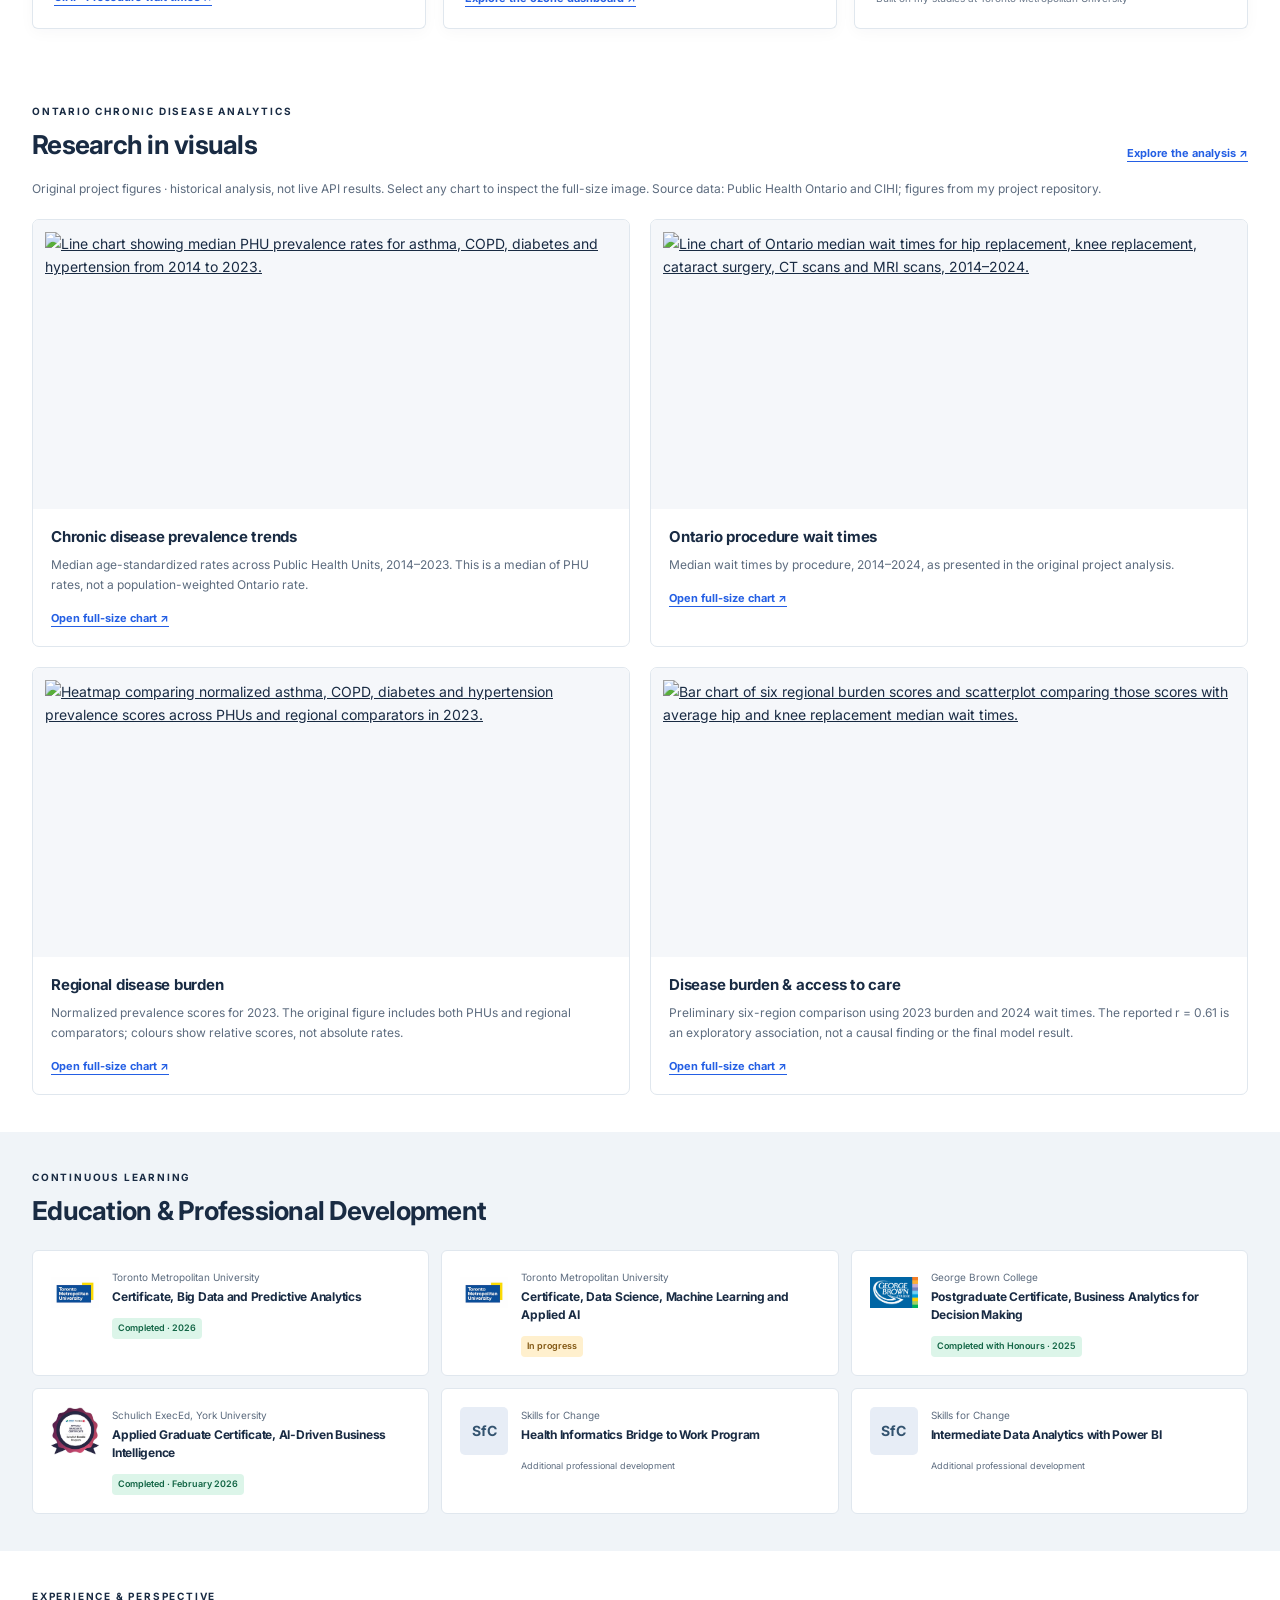
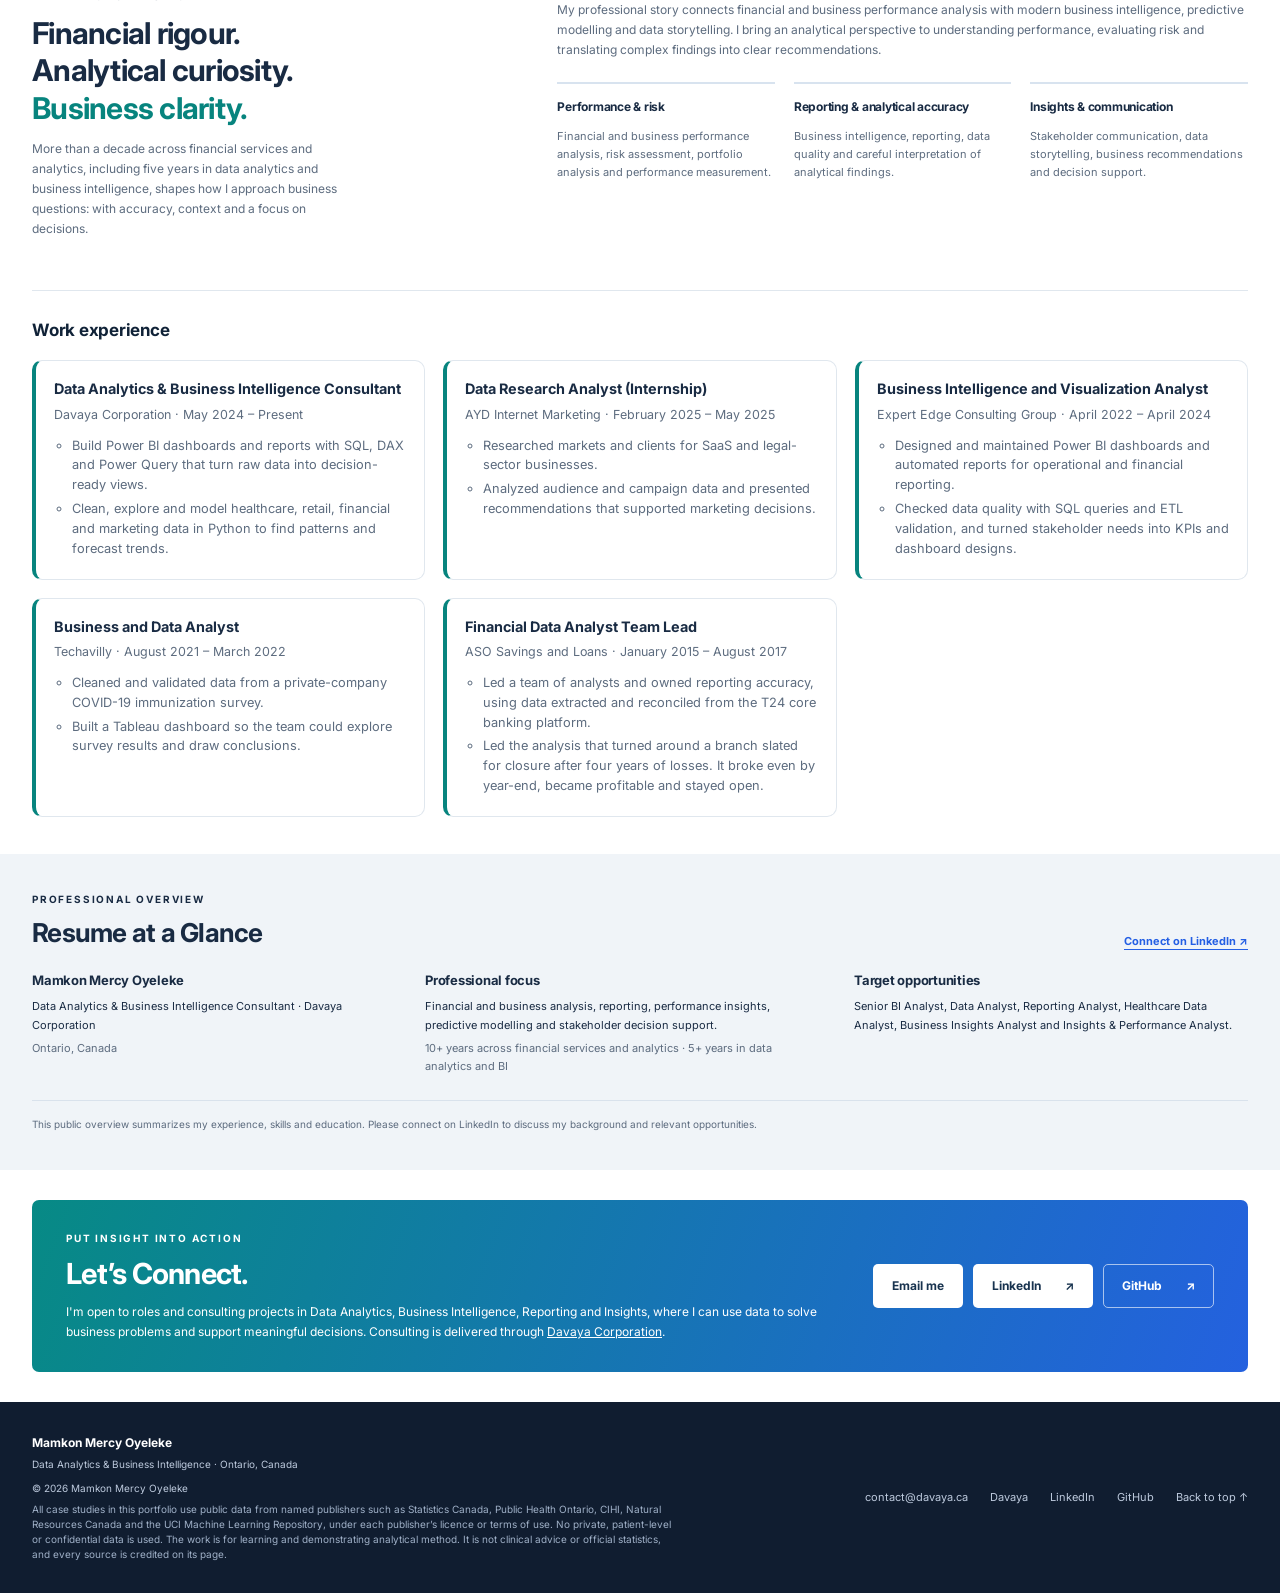
==== commit 7794eebb: "Standardize title and name, add work experience, remove placeholder projects, correct education name" ====
--- a/index.html
+++ b/index.html
@@ -14,7 +14,7 @@
 <body>
 <a class="skip" href="#main">Skip to content</a>
 <header class="site-header"><nav class="container navigation" aria-label="Main navigation">
-<a class="brand" href="#home"><img src="mercy-headshot.jpg" width="40" height="40" alt="Mamkon Mercy Oyeleke"><span>Mamkon Oyeleke <small>| Portfolio</small></span></a>
+<a class="brand" href="#home"><img src="mercy-headshot.jpg" width="40" height="40" alt="Mamkon Mercy Oyeleke"><span>Mamkon Mercy Oyeleke <small>| Portfolio</small></span></a>
 <button class="menu-toggle" aria-expanded="false" aria-controls="nav-links" hidden>Menu <span aria-hidden="true">☰</span></button>
 <div class="nav-links" id="nav-links"><a href="#home">Home</a><a href="#projects">Projects</a><a href="wildfire-triage/dashboard/">Power BI</a><a href="#resume">Resume</a><a href="#skills">Skills</a><a href="#education">Education</a><a href="#experience">Experience</a><a href="#contact">Contact</a></div>
 </nav></header>
@@ -23,8 +23,8 @@
 <video id="hero-video" class="hero-video" muted loop playsinline preload="metadata" poster="mercy-headshot.jpg" aria-label="Portfolio introduction background video"></video>
 <div class="hero-overlay"></div>
 <div class="container hero-content"><div class="hero-carousel" role="region" aria-roledescription="carousel" aria-label="Professional introduction">
-<div class="hero-slide" id="hero-slide-1" role="group" aria-roledescription="slide" aria-label="1 of 2"><p class="eyebrow">Hi, I’m</p><h1 id="hero-title">Mamkon Mercy<br><em>Oyeleke.</em></h1><p class="positioning">DATA ANALYST | BUSINESS INTELLIGENCE | PREDICTIVE ANALYTICS</p><p class="intro">Turning complex data into clear, actionable insights that support meaningful business decisions.</p><div class="actions"><a class="button" href="#projects">Explore Projects ↗</a><a class="button light" href="#resume">View Resume →</a></div><p class="slide-location">Data Analytics & Business Intelligence</p></div>
-<div class="hero-slide" id="hero-slide-2" role="group" aria-roledescription="slide" aria-label="2 of 2" hidden><h2 class="hero-headline">Turning Data Into<br><em>Meaningful Decisions.</em></h2><p class="positioning">Financial Analysis · Data Analytics · Business Intelligence</p><p class="intro">Combining 10+ years in financial analysis with 4+ years in data analytics to understand performance, identify opportunities, and communicate insights.</p><div class="actions"><a class="button" href="#projects">View My Projects ↗</a><a class="button light" href="#contact">Contact Me →</a></div><p class="slide-location">Business context. Analytical rigour. Clear communication.</p></div>
+<div class="hero-slide" id="hero-slide-1" role="group" aria-roledescription="slide" aria-label="1 of 2"><p class="eyebrow">Hi, I’m</p><h1 id="hero-title">Mamkon Mercy<br><em>Oyeleke.</em></h1><p class="positioning">DATA ANALYTICS &amp; BUSINESS INTELLIGENCE CONSULTANT</p><p class="intro">Power BI · SQL · Python · Predictive analytics for healthcare and financial services decisions.</p><div class="actions"><a class="button" href="#projects">Explore Projects ↗</a><a class="button light" href="#resume">View Resume →</a></div><p class="slide-location">Data Analytics & Business Intelligence</p></div>
+<div class="hero-slide" id="hero-slide-2" role="group" aria-roledescription="slide" aria-label="2 of 2" hidden><h2 class="hero-headline">Turning Data Into<br><em>Meaningful Decisions.</em></h2><p class="positioning">Financial Analysis · Data Analytics · Business Intelligence</p><p class="intro">10+ years across financial services, business operations and analytics, including 5+ years in data analytics and business intelligence, to understand performance, identify opportunities and communicate insights.</p><div class="actions"><a class="button" href="#projects">View My Projects ↗</a><a class="button light" href="#contact">Contact Me →</a></div><p class="slide-location">Business context. Analytical rigour. Clear communication.</p></div>
 <div class="slide-controls" aria-label="Introduction slides"><button class="slide-dot selected" aria-label="Show introduction 1" aria-controls="hero-slide-1" aria-pressed="true">1</button><button class="slide-dot" aria-label="Show introduction 2" aria-controls="hero-slide-2" aria-pressed="false">2</button><button id="rotate-slides" aria-pressed="false">Pause slides</button></div>
 </div></div>
 <div class="container video-toolbar"><p id="video-status" role="status">Portfolio introduction video</p><div><button id="play-video" aria-controls="hero-video" disabled>Play video</button><button id="mute-video" aria-controls="hero-video" aria-pressed="false" disabled>Enable sound</button></div></div>
@@ -75,21 +75,19 @@
 </article>
 <div class="project-grid">
 <article class="project-card"><p class="card-label">01 / Healthcare analytics</p><h3>Ontario Chronic Disease Analytics</h3><p>Examining chronic disease patterns across Ontario Public Health Units using 2014–2023 public health data.</p><p><strong>Approach:</strong> Statistical exploration, predictive modelling and visual analysis to support understanding of regional health needs and planning.</p><ul class="tags"><li>Python</li><li>Statistical analysis</li><li>Machine learning</li><li>Data visualization</li></ul><a class="project-link" href="https://github.com/mamkon/Architecture_and_Data_Audit" target="_blank" rel="noopener noreferrer">View the code and analysis <span aria-hidden="true">↗</span></a><a class="text-link" style="margin-top:10px" href="#ontario-powerbi">Explore the interactive dashboard ↑</a><a class="text-link" style="margin-top:10px" href="#ontario-visuals">Explore research visuals ↓</a><div style="margin-top:14px;padding-top:12px;border-top:1px solid #e0e7ee"><p style="font-size:10px;margin:0 0 6px">Explore official source data</p><a class="text-link" href="https://www.publichealthontario.ca/en/data-and-analysis/chronic-disease/chronic-disease-incidence-prevalence" target="_blank" rel="noopener noreferrer">PHO · Chronic disease ↗</a><br><a class="text-link" href="https://www.cihi.ca/en/explore-wait-times-for-priority-procedures-across-canada" target="_blank" rel="noopener noreferrer">CIHI · Procedure wait times ↗</a></div></article>
-<article class="project-card"><p class="card-label">02 / Business forecasting</p><h3>Retail Demand Forecasting</h3><p>Understanding retail demand patterns to inform inventory decisions and business planning.</p><p><strong>Approach:</strong> Applied time-series forecasting to examine demand trends and translate historical patterns into planning insights.</p><ul class="tags"><li>Microsoft Excel</li><li>Forecasting</li><li>Analytics</li></ul><p class="project-note">Project summary · supporting materials forthcoming</p></article>
-<article class="project-card"><p class="card-label">03 / Predictive analytics</p><h3>Customer Churn Prediction</h3><p>Identifying customers at risk of leaving to support more informed customer retention decisions.</p><p><strong>Approach:</strong> Built classification models to examine churn risk and connect predictive findings with retention priorities.</p><ul class="tags"><li>Python</li><li>Machine learning</li><li>Predictive analytics</li></ul><p class="project-note">Project summary · supporting materials forthcoming</p></article>
-<article class="project-card"><p class="card-label">04 / Environmental decision research</p><h3>Ontario Air Quality</h3><p>Compare weather-based ozone estimates across selected Ontario locations and examine how uncertainty affects monitoring and alert evaluation.</p><ul class="tags"><li>Python</li><li>Regression</li><li>Model validation</li><li>Power BI</li></ul><a class="project-link" href="air-quality-research/">Read the research <span aria-hidden="true">↗</span></a><a class="text-link" style="margin-top:10px" href="air-quality-research/dashboard/">Explore the ozone dashboard ↗</a></article>
-<article class="project-card"><p class="card-label">05 / Health decision support</p><h3>Should We Fund It? ML-Assisted Biopsy Triage</h3><p>A funding case for a global health NGO: can a model reorder biopsy queues so likely cancers are read first where pathologists are scarce?</p><p><strong>Approach:</strong> Compared logistic regression and k-NN, tuned the threshold for cancer recall (63 of 64 caught on the test set), modelled queue impact and set governance conditions for a pilot.</p><ul class="tags"><li>Python</li><li>Classification</li><li>SQL</li><li>Power BI · DAX</li></ul><a class="project-link" href="biopsy-triage/">Read the case study <span aria-hidden="true">↗</span></a><a class="text-link" style="margin-top:10px" href="biopsy-triage/dashboard/">Explore the threshold dashboard ↗</a><p class="project-note" style="margin-top:12px!important">Built on my studies at Toronto Metropolitan University</p></article>
+<article class="project-card"><p class="card-label">02 / Environmental decision research</p><h3>Ontario Air Quality</h3><p>Compare weather-based ozone estimates across selected Ontario locations and examine how uncertainty affects monitoring and alert evaluation.</p><ul class="tags"><li>Python</li><li>Regression</li><li>Model validation</li><li>Power BI</li></ul><a class="project-link" href="air-quality-research/">Read the research <span aria-hidden="true">↗</span></a><a class="text-link" style="margin-top:10px" href="air-quality-research/dashboard/">Explore the ozone dashboard ↗</a></article>
+<article class="project-card"><p class="card-label">03 / Health decision support</p><h3>Should We Fund It? ML-Assisted Biopsy Triage</h3><p>A funding case for a global health NGO: can a model reorder biopsy queues so likely cancers are read first where pathologists are scarce?</p><p><strong>Approach:</strong> Compared logistic regression and k-NN, tuned the threshold for cancer recall (63 of 64 caught on the test set), modelled queue impact and set governance conditions for a pilot.</p><ul class="tags"><li>Python</li><li>Classification</li><li>SQL</li><li>Power BI · DAX</li></ul><a class="project-link" href="biopsy-triage/">Read the case study <span aria-hidden="true">↗</span></a><a class="text-link" style="margin-top:10px" href="biopsy-triage/dashboard/">Explore the threshold dashboard ↗</a><p class="project-note" style="margin-top:12px!important">Built on my studies at Toronto Metropolitan University</p></article>
 </div></section>
 <section class="section container" id="ontario-visuals" aria-labelledby="visuals-title"><div class="section-heading"><div><p class="eyebrow">Ontario Chronic Disease Analytics</p><h2 id="visuals-title">Research in visuals</h2></div><a class="text-link" href="https://github.com/mamkon/Architecture_and_Data_Audit" target="_blank" rel="noopener noreferrer">Explore the analysis ↗</a></div><p class="visuals-note">Original project figures · historical analysis, not live API results. Select any chart to inspect the full-size image. Source data: Public Health Ontario and CIHI; figures from my project repository.</p><div class="research-gallery"><figure class="research-figure"><a href="https://raw.githubusercontent.com/mamkon/Architecture_and_Data_Audit/main/fig3_prevalence_trends_ontario.png" target="_blank" rel="noopener noreferrer" aria-label="Open full-size chart: Chronic disease prevalence trends"><img src="https://raw.githubusercontent.com/mamkon/Architecture_and_Data_Audit/main/fig3_prevalence_trends_ontario.png" alt="Line chart showing median PHU prevalence rates for asthma, COPD, diabetes and hypertension from 2014 to 2023." loading="lazy"></a><figcaption><h3>Chronic disease prevalence trends</h3><p>Median age-standardized rates across Public Health Units, 2014–2023. This is a median of PHU rates, not a population-weighted Ontario rate.</p><a class="text-link" href="https://raw.githubusercontent.com/mamkon/Architecture_and_Data_Audit/main/fig3_prevalence_trends_ontario.png" target="_blank" rel="noopener noreferrer">Open full-size chart ↗</a></figcaption></figure><figure class="research-figure"><a href="https://raw.githubusercontent.com/mamkon/Architecture_and_Data_Audit/main/fig8_cihi_ontario_trends.png" target="_blank" rel="noopener noreferrer" aria-label="Open full-size chart: Ontario procedure wait times"><img src="https://raw.githubusercontent.com/mamkon/Architecture_and_Data_Audit/main/fig8_cihi_ontario_trends.png" alt="Line chart of Ontario median wait times for hip replacement, knee replacement, cataract surgery, CT scans and MRI scans, 2014–2024." loading="lazy"></a><figcaption><h3>Ontario procedure wait times</h3><p>Median wait times by procedure, 2014–2024, as presented in the original project analysis.</p><a class="text-link" href="https://raw.githubusercontent.com/mamkon/Architecture_and_Data_Audit/main/fig8_cihi_ontario_trends.png" target="_blank" rel="noopener noreferrer">Open full-size chart ↗</a></figcaption></figure><figure class="research-figure"><a href="https://raw.githubusercontent.com/mamkon/Architecture_and_Data_Audit/main/fig4_regional_burden_heatmap.png" target="_blank" rel="noopener noreferrer" aria-label="Open full-size chart: Regional disease burden"><img src="https://raw.githubusercontent.com/mamkon/Architecture_and_Data_Audit/main/fig4_regional_burden_heatmap.png" alt="Heatmap comparing normalized asthma, COPD, diabetes and hypertension prevalence scores across PHUs and regional comparators in 2023." loading="lazy"></a><figcaption><h3>Regional disease burden</h3><p>Normalized prevalence scores for 2023. The original figure includes both PHUs and regional comparators; colours show relative scores, not absolute rates.</p><a class="text-link" href="https://raw.githubusercontent.com/mamkon/Architecture_and_Data_Audit/main/fig4_regional_burden_heatmap.png" target="_blank" rel="noopener noreferrer">Open full-size chart ↗</a></figcaption></figure><figure class="research-figure"><a href="https://raw.githubusercontent.com/mamkon/Architecture_and_Data_Audit/main/fig11_rq3_burden_vs_access.png" target="_blank" rel="noopener noreferrer" aria-label="Open full-size chart: Disease burden & access to care"><img src="https://raw.githubusercontent.com/mamkon/Architecture_and_Data_Audit/main/fig11_rq3_burden_vs_access.png" alt="Bar chart of six regional burden scores and scatterplot comparing those scores with average hip and knee replacement median wait times." loading="lazy"></a><figcaption><h3>Disease burden & access to care</h3><p>Preliminary six-region comparison using 2023 burden and 2024 wait times. The reported r = 0.61 is an exploratory association, not a causal finding or the final model result.</p><a class="text-link" href="https://raw.githubusercontent.com/mamkon/Architecture_and_Data_Audit/main/fig11_rq3_burden_vs_access.png" target="_blank" rel="noopener noreferrer">Open full-size chart ↗</a></figcaption></figure></div></section><section class="education-section" id="education"><div class="container section"><div class="section-heading"><div><p class="eyebrow">Continuous learning</p><h2>Education & Professional Development</h2></div></div><div class="education-grid">
-<article class="education-card"><img src="tmu.png" alt="Toronto Metropolitan University logo" width="48" height="48" loading="lazy"><div><p class="institution">Toronto Metropolitan University</p><h3>Certificate in Data Analytics, Big Data and Predictive Analytics</h3><span class="status">Completed · 2026</span></div></article>
-<article class="education-card"><img src="tmu.png" alt="Toronto Metropolitan University logo" width="48" height="48" loading="lazy"><div><p class="institution">Toronto Metropolitan University</p><h3>Data Science, Machine Learning and Applied AI studies</h3><span class="status ongoing">Ongoing coursework / professional development</span></div></article>
-<article class="education-card"><img src="georgebrown.png" alt="George Brown College logo" width="48" height="48" loading="lazy"><div><p class="institution">George Brown College</p><h3>Analytics for Business Decision Making</h3><span class="status">Completed with Honours · 2025</span></div></article>
-<article class="education-card"><img src="schulich.png" alt="Schulich ExecEd, York University logo" width="48" height="48" loading="lazy"><div><p class="institution">Schulich ExecEd, York University</p><h3>Advanced Graduate Certificate in AI-Driven Business Intelligence</h3><span class="status">Completed · February 2026</span></div></article>
-<article class="education-card"><span class="institution-fallback" aria-hidden="true">SfC</span><div><p class="institution">Skills for Change</p><h3>Health Informatics</h3><span class="development">Additional professional development</span></div></article>
+<article class="education-card"><img src="tmu.png" alt="Toronto Metropolitan University logo" width="48" height="48" loading="lazy"><div><p class="institution">Toronto Metropolitan University</p><h3>Certificate, Big Data and Predictive Analytics</h3><span class="status">Completed · 2026</span></div></article>
+<article class="education-card"><img src="tmu.png" alt="Toronto Metropolitan University logo" width="48" height="48" loading="lazy"><div><p class="institution">Toronto Metropolitan University</p><h3>Certificate, Data Science, Machine Learning and Applied AI</h3><span class="status ongoing">In progress</span></div></article>
+<article class="education-card"><img src="georgebrown.png" alt="George Brown College logo" width="48" height="48" loading="lazy"><div><p class="institution">George Brown College</p><h3>Postgraduate Certificate, Business Analytics for Decision Making</h3><span class="status">Completed with Honours · 2025</span></div></article>
+<article class="education-card"><img src="schulich.png" alt="Schulich ExecEd, York University logo" width="48" height="48" loading="lazy"><div><p class="institution">Schulich ExecEd, York University</p><h3>Applied Graduate Certificate, AI-Driven Business Intelligence</h3><span class="status">Completed · February 2026</span></div></article>
+<article class="education-card"><span class="institution-fallback" aria-hidden="true">SfC</span><div><p class="institution">Skills for Change</p><h3>Health Informatics Bridge to Work Program</h3><span class="development">Additional professional development</span></div></article>
 <article class="education-card"><span class="institution-fallback" aria-hidden="true">SfC</span><div><p class="institution">Skills for Change</p><h3>Intermediate Data Analytics with Power BI</h3><span class="development">Additional professional development</span></div></article>
 </div></div></section>
-<section class="section container" id="experience"><div class="experience-layout"><div><p class="eyebrow">Experience & perspective</p><h2>Financial rigour.<br>Analytical curiosity.<br><span class="teal">Business clarity.</span></h2><p class="experience-summary">More than a decade in financial analysis, complemented by over four years in data analytics, shapes how I approach business questions: with accuracy, context and a focus on decisions.</p></div><div><p>My professional story connects financial and business performance analysis with modern business intelligence, predictive modelling and data storytelling. I bring an analytical perspective to understanding performance, evaluating risk and translating complex findings into clear recommendations.</p><div class="experience-topics"><div><h3>Performance & risk</h3><p>Financial and business performance analysis, risk assessment, portfolio analysis and performance measurement.</p></div><div><h3>Reporting & analytical accuracy</h3><p>Business intelligence, reporting, data quality and careful interpretation of analytical findings.</p></div><div><h3>Insights & communication</h3><p>Stakeholder communication, data storytelling, business recommendations and decision support.</p></div></div></div></div></section>
-<section class="resume-section" id="resume"><div class="container section"><div class="section-heading"><div><p class="eyebrow">Professional overview</p><h2>Resume at a Glance</h2></div><a class="text-link" href="#contact">Connect on LinkedIn <span aria-hidden="true">↗</span></a></div><div class="resume-grid"><div><h3>Mamkon Mercy Oyeleke</h3><p>Data Analyst | Business Intelligence | Data Storytelling | Predictive Analytics</p><p class="muted">Ontario, Canada</p></div><div><h3>Professional focus</h3><p>Financial and business analysis, reporting, performance insights, predictive modelling and stakeholder decision support.</p><p class="muted">10+ years in financial analysis · 4+ years in data analytics</p></div><div><h3>Target opportunities</h3><p>Senior BI Analyst, Data Analyst, Reporting Analyst, Healthcare Data Analyst, Business Insights Analyst and Insights & Performance Analyst.</p></div></div><p class="resume-note">This public overview summarizes my experience, skills and education. Please connect on LinkedIn to discuss my background and relevant opportunities.</p></div></section>
+<section class="section container" id="experience"><div class="experience-layout"><div><p class="eyebrow">Experience & perspective</p><h2>Financial rigour.<br>Analytical curiosity.<br><span class="teal">Business clarity.</span></h2><p class="experience-summary">More than a decade across financial services and analytics, including five years in data analytics and business intelligence, shapes how I approach business questions: with accuracy, context and a focus on decisions.</p></div><div><p>My professional story connects financial and business performance analysis with modern business intelligence, predictive modelling and data storytelling. I bring an analytical perspective to understanding performance, evaluating risk and translating complex findings into clear recommendations.</p><div class="experience-topics"><div><h3>Performance & risk</h3><p>Financial and business performance analysis, risk assessment, portfolio analysis and performance measurement.</p></div><div><h3>Reporting & analytical accuracy</h3><p>Business intelligence, reporting, data quality and careful interpretation of analytical findings.</p></div><div><h3>Insights & communication</h3><p>Stakeholder communication, data storytelling, business recommendations and decision support.</p></div></div></div></div><div class="experience-roles"><h3 class="roles-heading">Work experience</h3><ol><li><p class="role-title">Data Analytics &amp; Business Intelligence Consultant</p><p class="role-meta">Davaya Corporation · May 2024 – Present</p><ul><li>Build Power BI dashboards and reports with SQL, DAX and Power Query that turn raw data into decision-ready views.</li><li>Clean, explore and model healthcare, retail, financial and marketing data in Python to find patterns and forecast trends.</li></ul></li><li><p class="role-title">Data Research Analyst (Internship)</p><p class="role-meta">AYD Internet Marketing · February 2025 – May 2025</p><ul><li>Researched markets and clients for SaaS and legal-sector businesses.</li><li>Analyzed audience and campaign data and presented recommendations that supported marketing decisions.</li></ul></li><li><p class="role-title">Business Intelligence and Visualization Analyst</p><p class="role-meta">Expert Edge Consulting Group · April 2022 – April 2024</p><ul><li>Designed and maintained Power BI dashboards and automated reports for operational and financial reporting.</li><li>Checked data quality with SQL queries and ETL validation, and turned stakeholder needs into KPIs and dashboard designs.</li></ul></li><li><p class="role-title">Business and Data Analyst</p><p class="role-meta">Techavilly · August 2021 – March 2022</p><ul><li>Cleaned and validated data from a private-company COVID-19 immunization survey.</li><li>Built a Tableau dashboard so the team could explore survey results and draw conclusions.</li></ul></li><li><p class="role-title">Financial Data Analyst Team Lead</p><p class="role-meta">ASO Savings and Loans · January 2015 – August 2017</p><ul><li>Led a team of analysts and owned reporting accuracy, using data extracted and reconciled from the T24 core banking platform.</li><li>Led the analysis that turned around a branch slated for closure after four years of losses. It broke even by year-end, became profitable and stayed open.</li></ul></li></ol></div></section>
+<section class="resume-section" id="resume"><div class="container section"><div class="section-heading"><div><p class="eyebrow">Professional overview</p><h2>Resume at a Glance</h2></div><a class="text-link" href="#contact">Connect on LinkedIn <span aria-hidden="true">↗</span></a></div><div class="resume-grid"><div><h3>Mamkon Mercy Oyeleke</h3><p>Data Analytics &amp; Business Intelligence Consultant · Davaya Corporation</p><p class="muted">Ontario, Canada</p></div><div><h3>Professional focus</h3><p>Financial and business analysis, reporting, performance insights, predictive modelling and stakeholder decision support.</p><p class="muted">10+ years across financial services and analytics · 5+ years in data analytics and BI</p></div><div><h3>Target opportunities</h3><p>Senior BI Analyst, Data Analyst, Reporting Analyst, Healthcare Data Analyst, Business Insights Analyst and Insights & Performance Analyst.</p></div></div><p class="resume-note">This public overview summarizes my experience, skills and education. Please connect on LinkedIn to discuss my background and relevant opportunities.</p></div></section>
 <section class="container contact-section" id="contact"><div class="contact-banner"><div><p class="eyebrow">Put insight into action</p><h2>Let’s Connect.</h2><p>I'm open to roles and consulting projects in Data Analytics, Business Intelligence, Reporting and Insights, where I can use data to solve business problems and support meaningful decisions. Consulting is delivered through <a href="https://davaya.ca/" target="_blank" rel="noopener noreferrer">Davaya Corporation</a>.</p></div><div class="contact-links"><a class="button light" href="mailto:contact@davaya.ca">Email me</a><a class="button light" href="https://www.linkedin.com/in/mamkon-mercy-oyeleke/" target="_blank" rel="noopener noreferrer">LinkedIn <span aria-hidden="true">↗</span></a><a class="button outline" href="https://github.com/mamkon" target="_blank" rel="noopener noreferrer">GitHub <span aria-hidden="true">↗</span></a></div></div></section>
 </main>
 <footer><div class="container footer-inner"><div><strong>Mamkon Mercy Oyeleke</strong><p>Data Analytics & Business Intelligence · Ontario, Canada</p><small>© 2026 Mamkon Mercy Oyeleke</small><p class="footer-data-note">All case studies in this portfolio use public data from named publishers such as Statistics Canada, Public Health Ontario, CIHI, Natural Resources Canada and the UCI Machine Learning Repository, under each publisher’s licence or terms of use. No private, patient-level or confidential data is used. The work is for learning and demonstrating analytical method. It is not clinical advice or official statistics, and every source is credited on its page.</p></div><nav aria-label="Social links"><a href="mailto:contact@davaya.ca">contact@davaya.ca</a><a href="https://davaya.ca/" target="_blank" rel="noopener noreferrer">Davaya</a><a href="https://www.linkedin.com/in/mamkon-mercy-oyeleke/" target="_blank" rel="noopener noreferrer">LinkedIn</a><a href="https://github.com/mamkon" target="_blank" rel="noopener noreferrer">GitHub</a><a href="#home">Back to top ↑</a></nav></div></footer>
--- a/styles.css
+++ b/styles.css
@@ -34,3 +34,4 @@
 .wildfire-preview-canvas img { display: block; width: 100%; height: auto; }
 
 .footer-data-note{max-width:640px;font-size:10px;line-height:1.5;color:#9fb0c7;margin-top:10px}
+.experience-roles{grid-column:1/-1;margin-top:40px;padding-top:28px;border-top:1px solid var(--line)}.experience-roles .roles-heading{margin:0 0 18px;color:var(--navy)}.experience-roles ol{list-style:none;margin:0;padding:0;display:grid;grid-template-columns:repeat(auto-fit,minmax(300px,1fr));gap:18px}.experience-roles ol>li{background:#fff;border:1px solid var(--line);border-left:4px solid var(--teal);border-radius:10px;padding:16px 18px}.experience-roles .role-title{font-weight:700;color:var(--ink);margin:0;font-size:.9rem}.experience-roles .role-meta{color:var(--muted);font-size:.78rem;margin:4px 0 10px}.experience-roles ul{margin:0;padding-left:18px;color:var(--muted);font-size:.8rem;line-height:1.55}.experience-roles ul li{margin:4px 0}
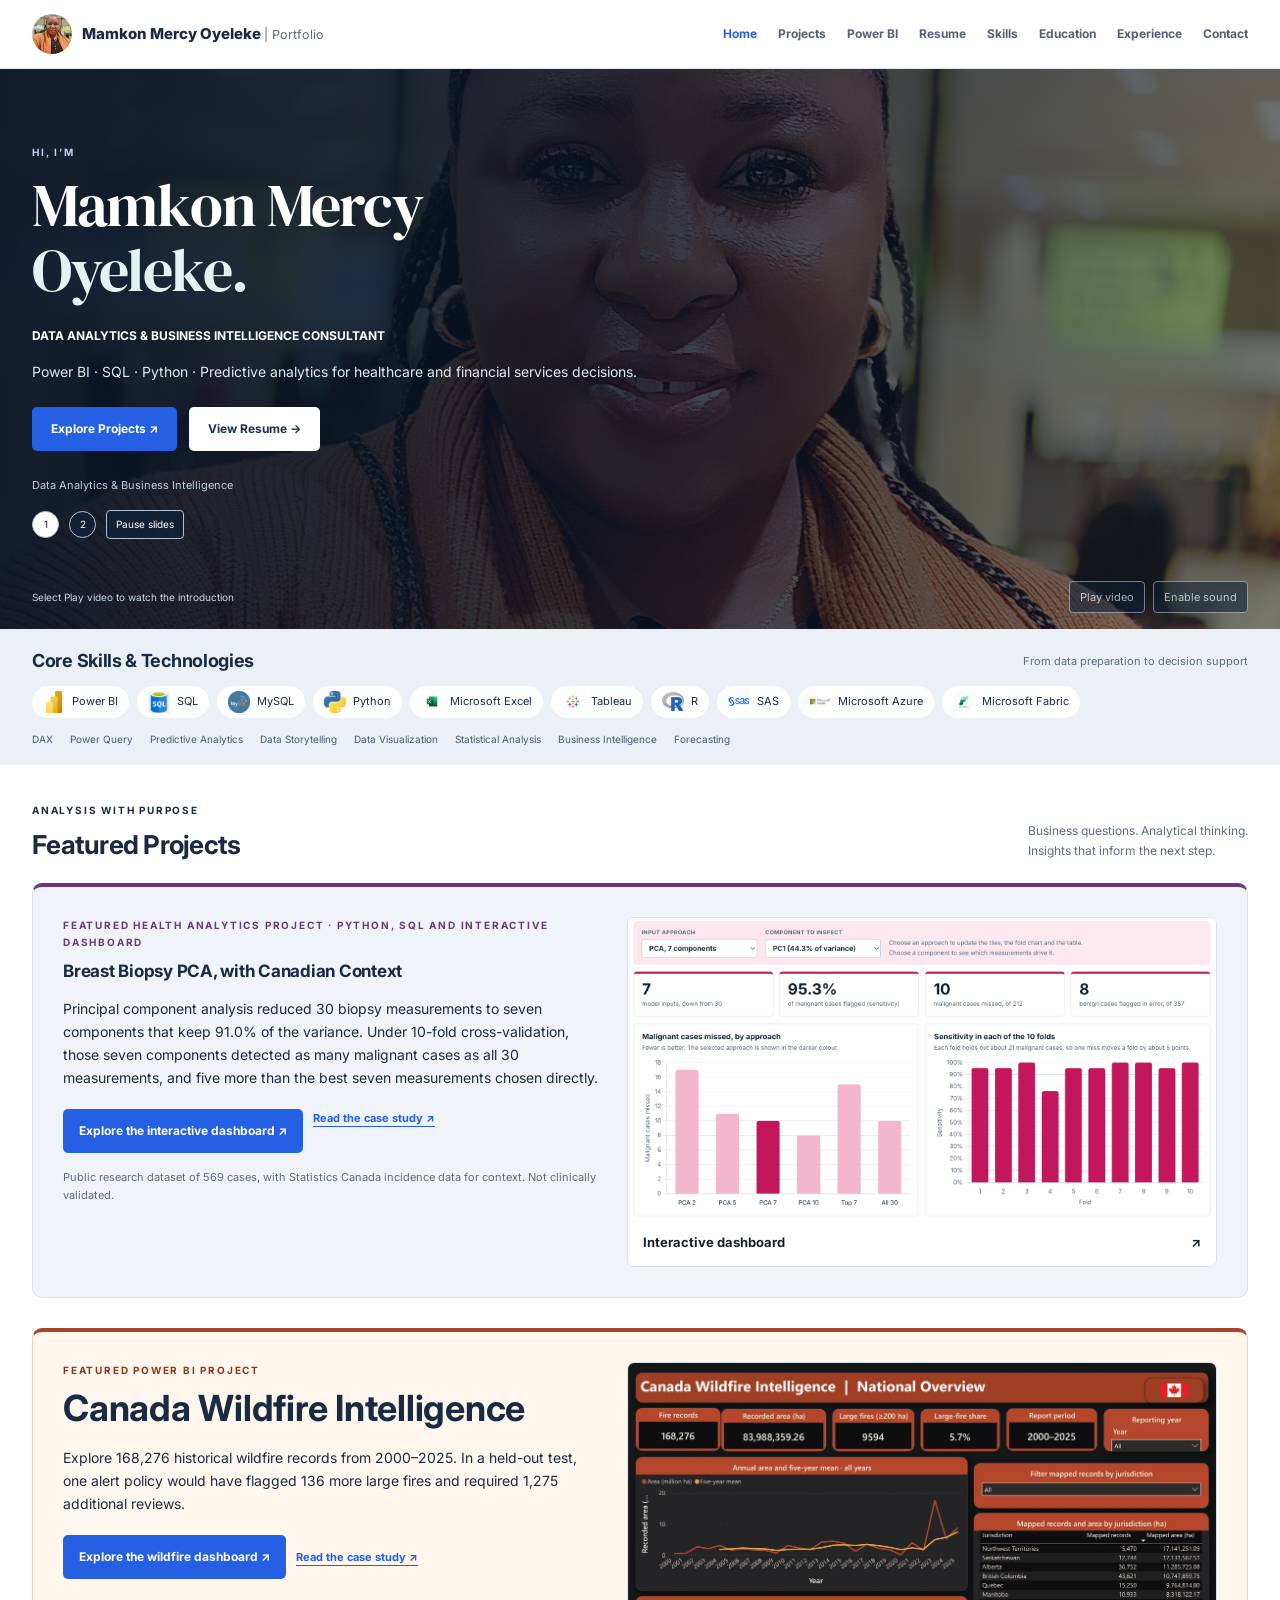
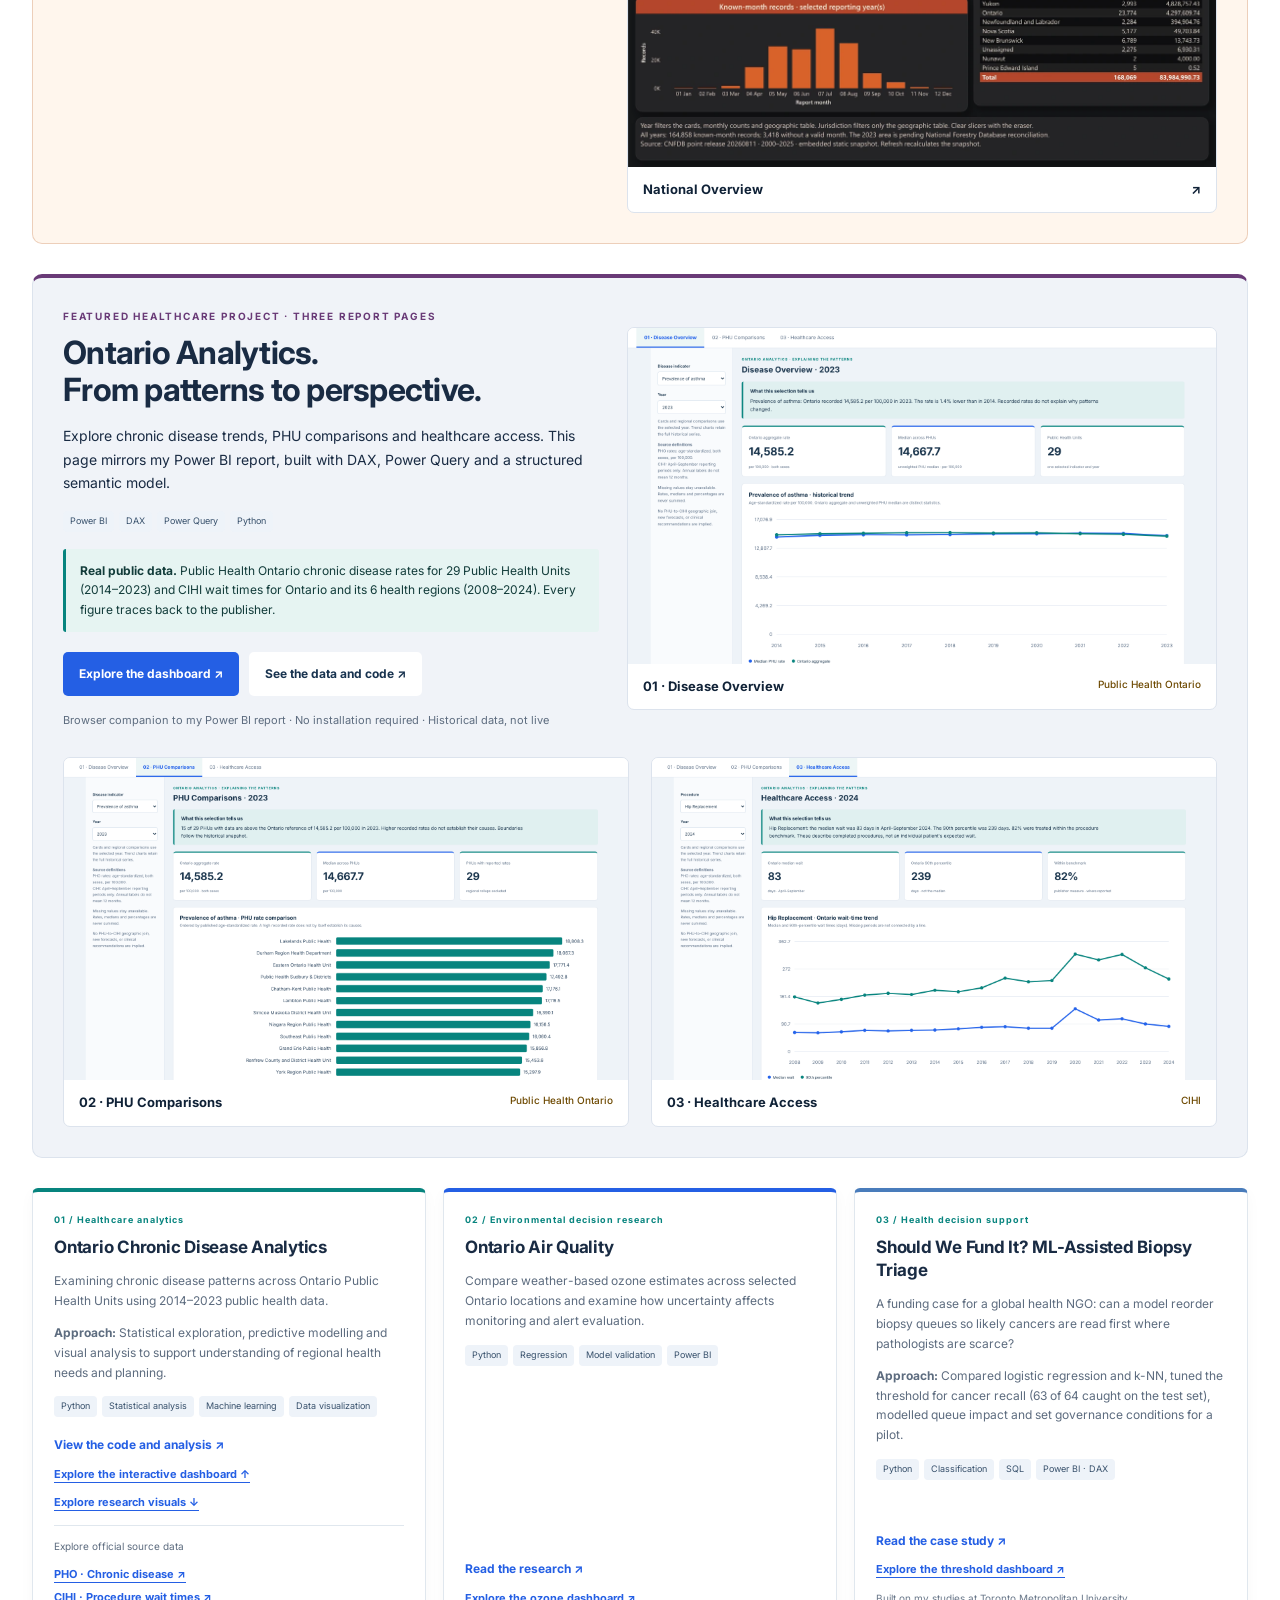
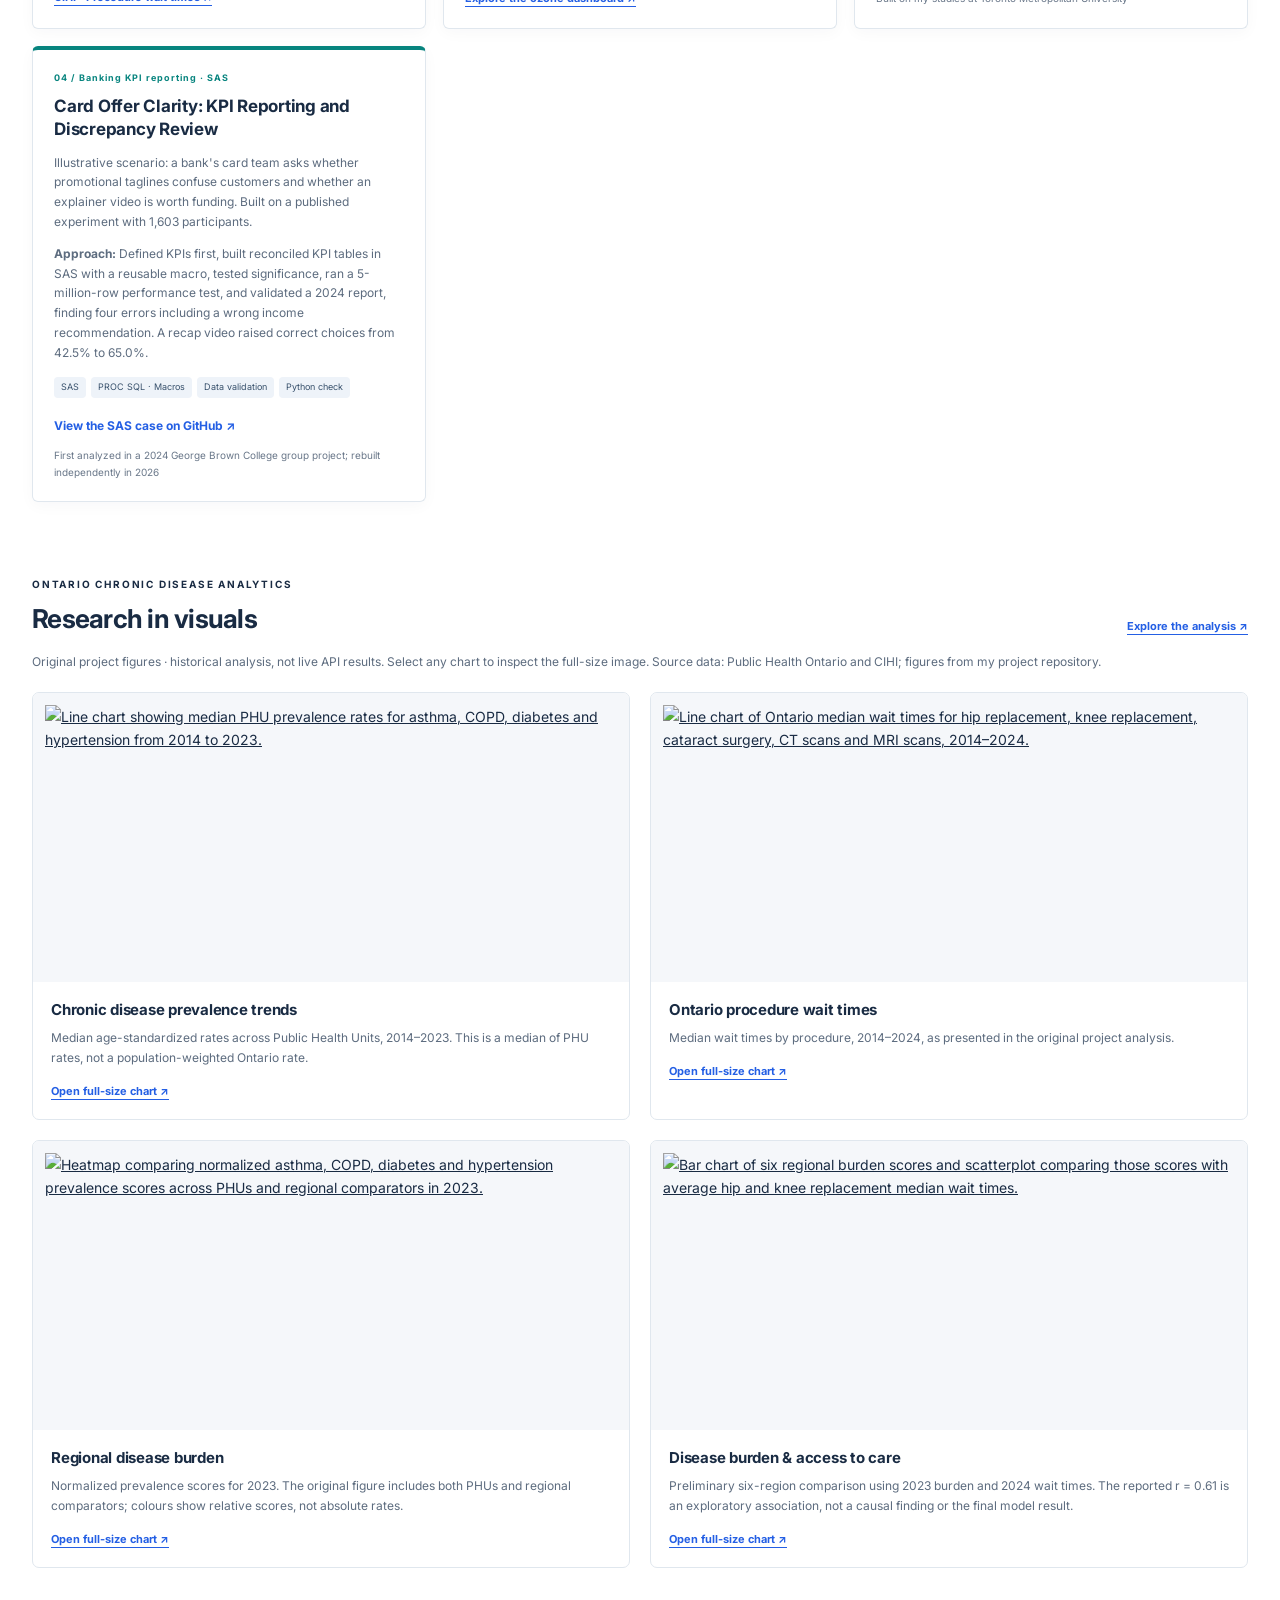
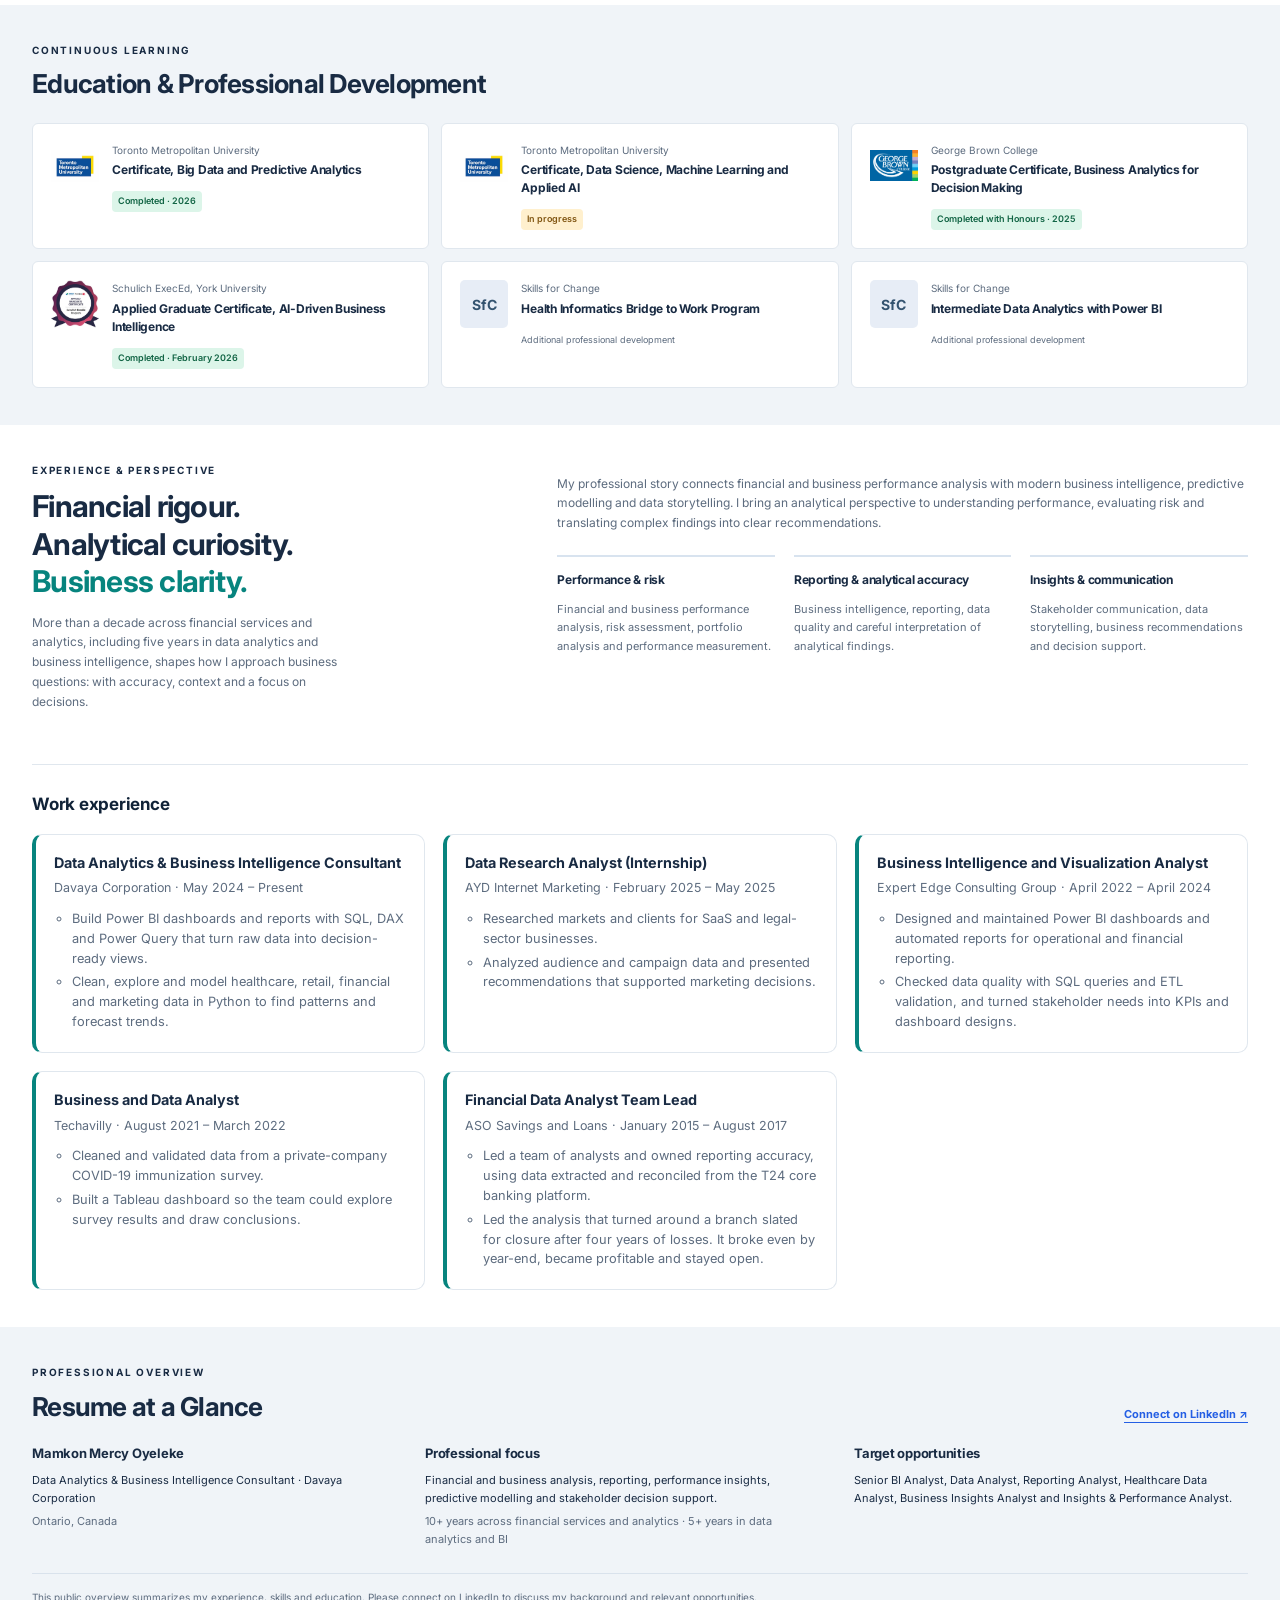
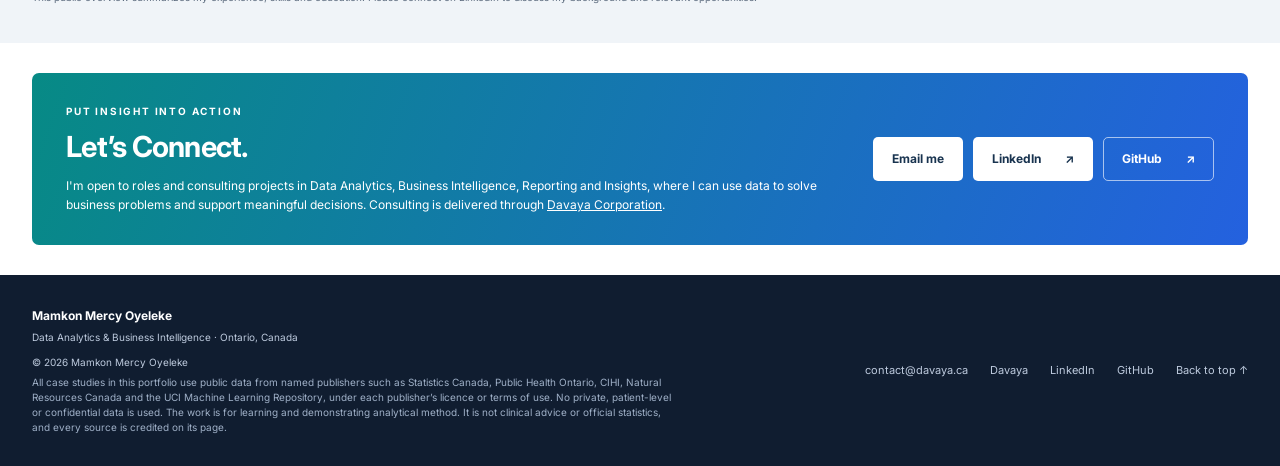
==== commit c2d29e75: "Add Card Offer Clarity SAS case to projects Co-Authored-By: Claude Opus 5.5 <noreply@anthropic.com> " ====
--- a/index.html
+++ b/index.html
@@ -76,7 +76,7 @@
 <div class="project-grid">
 <article class="project-card"><p class="card-label">01 / Healthcare analytics</p><h3>Ontario Chronic Disease Analytics</h3><p>Examining chronic disease patterns across Ontario Public Health Units using 2014–2023 public health data.</p><p><strong>Approach:</strong> Statistical exploration, predictive modelling and visual analysis to support understanding of regional health needs and planning.</p><ul class="tags"><li>Python</li><li>Statistical analysis</li><li>Machine learning</li><li>Data visualization</li></ul><a class="project-link" href="https://github.com/mamkon/Architecture_and_Data_Audit" target="_blank" rel="noopener noreferrer">View the code and analysis <span aria-hidden="true">↗</span></a><a class="text-link" style="margin-top:10px" href="#ontario-powerbi">Explore the interactive dashboard ↑</a><a class="text-link" style="margin-top:10px" href="#ontario-visuals">Explore research visuals ↓</a><div style="margin-top:14px;padding-top:12px;border-top:1px solid #e0e7ee"><p style="font-size:10px;margin:0 0 6px">Explore official source data</p><a class="text-link" href="https://www.publichealthontario.ca/en/data-and-analysis/chronic-disease/chronic-disease-incidence-prevalence" target="_blank" rel="noopener noreferrer">PHO · Chronic disease ↗</a><br><a class="text-link" href="https://www.cihi.ca/en/explore-wait-times-for-priority-procedures-across-canada" target="_blank" rel="noopener noreferrer">CIHI · Procedure wait times ↗</a></div></article>
 <article class="project-card"><p class="card-label">02 / Environmental decision research</p><h3>Ontario Air Quality</h3><p>Compare weather-based ozone estimates across selected Ontario locations and examine how uncertainty affects monitoring and alert evaluation.</p><ul class="tags"><li>Python</li><li>Regression</li><li>Model validation</li><li>Power BI</li></ul><a class="project-link" href="air-quality-research/">Read the research <span aria-hidden="true">↗</span></a><a class="text-link" style="margin-top:10px" href="air-quality-research/dashboard/">Explore the ozone dashboard ↗</a></article>
-<article class="project-card"><p class="card-label">03 / Health decision support</p><h3>Should We Fund It? ML-Assisted Biopsy Triage</h3><p>A funding case for a global health NGO: can a model reorder biopsy queues so likely cancers are read first where pathologists are scarce?</p><p><strong>Approach:</strong> Compared logistic regression and k-NN, tuned the threshold for cancer recall (63 of 64 caught on the test set), modelled queue impact and set governance conditions for a pilot.</p><ul class="tags"><li>Python</li><li>Classification</li><li>SQL</li><li>Power BI · DAX</li></ul><a class="project-link" href="biopsy-triage/">Read the case study <span aria-hidden="true">↗</span></a><a class="text-link" style="margin-top:10px" href="biopsy-triage/dashboard/">Explore the threshold dashboard ↗</a><p class="project-note" style="margin-top:12px!important">Built on my studies at Toronto Metropolitan University</p></article>
+<article class="project-card"><p class="card-label">03 / Health decision support</p><h3>Should We Fund It? ML-Assisted Biopsy Triage</h3><p>A funding case for a global health NGO: can a model reorder biopsy queues so likely cancers are read first where pathologists are scarce?</p><p><strong>Approach:</strong> Compared logistic regression and k-NN, tuned the threshold for cancer recall (63 of 64 caught on the test set), modelled queue impact and set governance conditions for a pilot.</p><ul class="tags"><li>Python</li><li>Classification</li><li>SQL</li><li>Power BI · DAX</li></ul><a class="project-link" href="biopsy-triage/">Read the case study <span aria-hidden="true">↗</span></a><a class="text-link" style="margin-top:10px" href="biopsy-triage/dashboard/">Explore the threshold dashboard ↗</a><p class="project-note" style="margin-top:12px!important">Built on my studies at Toronto Metropolitan University</p></article><article class="project-card"><p class="card-label">04 / Banking KPI reporting · SAS</p><h3>Card Offer Clarity: KPI Reporting and Discrepancy Review</h3><p>Illustrative scenario: a bank's card team asks whether promotional taglines confuse customers and whether an explainer video is worth funding. Built on a published experiment with 1,603 participants.</p><p><strong>Approach:</strong> Defined KPIs first, built reconciled KPI tables in SAS with a reusable macro, tested significance, ran a 5-million-row performance test, and validated a 2024 report, finding four errors including a wrong income recommendation. A recap video raised correct choices from 42.5% to 65.0%.</p><ul class="tags"><li>SAS</li><li>PROC SQL · Macros</li><li>Data validation</li><li>Python check</li></ul><a class="project-link" href="https://github.com/mamkon/card-offer-clarity-sas" target="_blank" rel="noopener noreferrer">View the SAS case on GitHub <span aria-hidden="true">↗</span></a><p class="project-note" style="margin-top:12px!important">First analyzed in a 2024 George Brown College group project; rebuilt independently in 2026</p></article>
 </div></section>
 <section class="section container" id="ontario-visuals" aria-labelledby="visuals-title"><div class="section-heading"><div><p class="eyebrow">Ontario Chronic Disease Analytics</p><h2 id="visuals-title">Research in visuals</h2></div><a class="text-link" href="https://github.com/mamkon/Architecture_and_Data_Audit" target="_blank" rel="noopener noreferrer">Explore the analysis ↗</a></div><p class="visuals-note">Original project figures · historical analysis, not live API results. Select any chart to inspect the full-size image. Source data: Public Health Ontario and CIHI; figures from my project repository.</p><div class="research-gallery"><figure class="research-figure"><a href="https://raw.githubusercontent.com/mamkon/Architecture_and_Data_Audit/main/fig3_prevalence_trends_ontario.png" target="_blank" rel="noopener noreferrer" aria-label="Open full-size chart: Chronic disease prevalence trends"><img src="https://raw.githubusercontent.com/mamkon/Architecture_and_Data_Audit/main/fig3_prevalence_trends_ontario.png" alt="Line chart showing median PHU prevalence rates for asthma, COPD, diabetes and hypertension from 2014 to 2023." loading="lazy"></a><figcaption><h3>Chronic disease prevalence trends</h3><p>Median age-standardized rates across Public Health Units, 2014–2023. This is a median of PHU rates, not a population-weighted Ontario rate.</p><a class="text-link" href="https://raw.githubusercontent.com/mamkon/Architecture_and_Data_Audit/main/fig3_prevalence_trends_ontario.png" target="_blank" rel="noopener noreferrer">Open full-size chart ↗</a></figcaption></figure><figure class="research-figure"><a href="https://raw.githubusercontent.com/mamkon/Architecture_and_Data_Audit/main/fig8_cihi_ontario_trends.png" target="_blank" rel="noopener noreferrer" aria-label="Open full-size chart: Ontario procedure wait times"><img src="https://raw.githubusercontent.com/mamkon/Architecture_and_Data_Audit/main/fig8_cihi_ontario_trends.png" alt="Line chart of Ontario median wait times for hip replacement, knee replacement, cataract surgery, CT scans and MRI scans, 2014–2024." loading="lazy"></a><figcaption><h3>Ontario procedure wait times</h3><p>Median wait times by procedure, 2014–2024, as presented in the original project analysis.</p><a class="text-link" href="https://raw.githubusercontent.com/mamkon/Architecture_and_Data_Audit/main/fig8_cihi_ontario_trends.png" target="_blank" rel="noopener noreferrer">Open full-size chart ↗</a></figcaption></figure><figure class="research-figure"><a href="https://raw.githubusercontent.com/mamkon/Architecture_and_Data_Audit/main/fig4_regional_burden_heatmap.png" target="_blank" rel="noopener noreferrer" aria-label="Open full-size chart: Regional disease burden"><img src="https://raw.githubusercontent.com/mamkon/Architecture_and_Data_Audit/main/fig4_regional_burden_heatmap.png" alt="Heatmap comparing normalized asthma, COPD, diabetes and hypertension prevalence scores across PHUs and regional comparators in 2023." loading="lazy"></a><figcaption><h3>Regional disease burden</h3><p>Normalized prevalence scores for 2023. The original figure includes both PHUs and regional comparators; colours show relative scores, not absolute rates.</p><a class="text-link" href="https://raw.githubusercontent.com/mamkon/Architecture_and_Data_Audit/main/fig4_regional_burden_heatmap.png" target="_blank" rel="noopener noreferrer">Open full-size chart ↗</a></figcaption></figure><figure class="research-figure"><a href="https://raw.githubusercontent.com/mamkon/Architecture_and_Data_Audit/main/fig11_rq3_burden_vs_access.png" target="_blank" rel="noopener noreferrer" aria-label="Open full-size chart: Disease burden & access to care"><img src="https://raw.githubusercontent.com/mamkon/Architecture_and_Data_Audit/main/fig11_rq3_burden_vs_access.png" alt="Bar chart of six regional burden scores and scatterplot comparing those scores with average hip and knee replacement median wait times." loading="lazy"></a><figcaption><h3>Disease burden & access to care</h3><p>Preliminary six-region comparison using 2023 burden and 2024 wait times. The reported r = 0.61 is an exploratory association, not a causal finding or the final model result.</p><a class="text-link" href="https://raw.githubusercontent.com/mamkon/Architecture_and_Data_Audit/main/fig11_rq3_burden_vs_access.png" target="_blank" rel="noopener noreferrer">Open full-size chart ↗</a></figcaption></figure></div></section><section class="education-section" id="education"><div class="container section"><div class="section-heading"><div><p class="eyebrow">Continuous learning</p><h2>Education & Professional Development</h2></div></div><div class="education-grid">
 <article class="education-card"><img src="tmu.png" alt="Toronto Metropolitan University logo" width="48" height="48" loading="lazy"><div><p class="institution">Toronto Metropolitan University</p><h3>Certificate, Big Data and Predictive Analytics</h3><span class="status">Completed · 2026</span></div></article>
--- a/styles.css
+++ b/styles.css
@@ -1,4 +1,4 @@
-:root{--navy:#102237;--ink:#192b43;--muted:#5d6c7f;--blue:#245fe4;--teal:#07847e;--line:#e0e7ee;--pale:#f0f4f8}*{box-sizing:border-box}html{scroll-behavior:smooth;scroll-padding-top:82px}body{margin:0;font:14px/1.65 Inter,Arial,sans-serif;color:var(--ink);background:#fff}a{color:inherit}button{font:inherit;cursor:pointer}img{max-width:100%}a,button{-webkit-tap-highlight-color:transparent}a:focus-visible,button:focus-visible{outline:3px solid #e3a32b;outline-offset:5px}.container{width:min(1240px,calc(100% - 64px));margin-inline:auto}.site-header{background:#fff;position:sticky;top:0;z-index:20;border-bottom:1px solid var(--line)}.navigation{display:flex;align-items:center;justify-content:space-between;gap:20px;min-height:68px}.brand{display:flex;align-items:center;gap:10px;text-decoration:none;font-weight:800;font-size:15px;white-space:nowrap}.brand img{border-radius:50%;object-fit:cover}.brand small{font-weight:400;color:var(--muted)}.nav-links{display:flex;gap:21px}.nav-links a{text-decoration:none;color:#526176;font-size:12px;font-weight:700;padding:22px 0}.nav-links a:hover,.nav-links a.active{color:var(--blue)}.menu-toggle{border:1px solid var(--line);border-radius:5px;background:white;padding:6px 10px;color:var(--ink)}.skip{position:fixed;left:-9999px;top:10px;z-index:100;background:white;color:var(--ink);padding:10px}.skip:focus{left:10px}.hero{position:relative;isolation:isolate;min-height:560px;background:#102237 url('HEADSHOT%20MERCY.jpg') no-repeat 85% 35%/cover;color:#fff;display:flex;flex-direction:column;justify-content:center;overflow:hidden}.hero-video,.hero-overlay{position:absolute;inset:0;width:100%;height:100%;object-fit:cover;z-index:-2}.hero-video{opacity:0;transition:opacity .4s}.hero-video.ready{opacity:1}.hero-overlay{z-index:-1;background:linear-gradient(90deg,rgba(7,18,35,.94),rgba(7,18,35,.8) 50%,rgba(7,18,35,.45))}.hero-content{padding-block:65px 80px}.eyebrow{text-transform:uppercase;letter-spacing:1.8px;font-size:10px;font-weight:700;margin:0 0 10px}.hero .eyebrow{color:#bdd4fa}h1{font-family:'DM Serif Display',Georgia,serif;font-size:clamp(44px,4.7vw,66px);font-weight:400;line-height:1.08;letter-spacing:-1.3px;margin:12px 0 23px}h1 em{font-style:normal;color:#e3f3f1}.positioning{font-size:12px;font-weight:700;max-width:750px}.positioning span{color:#8caccf;padding:0 5px}.intro{max-width:670px;font-size:14px;color:#e2e9f4;line-height:1.8}.actions{display:flex;gap:12px;flex-wrap:wrap;margin-top:23px}.button{display:inline-flex;gap:24px;align-items:center;justify-content:center;padding:11px 18px;background:var(--blue);color:white;border:1px solid transparent;border-radius:5px;text-decoration:none;font-size:12px;font-weight:700;transition:transform .2s,background .2s}.button:hover{transform:translateY(-2px);background:#174ec4}.button.light{background:#fff;color:#18334f}.button.light:hover{background:#e5efff}.experience-line{display:flex;gap:26px;font-size:11px;color:#c0cfdf;margin-top:26px}.experience-line strong{color:#fff}.video-toolbar{position:absolute;bottom:16px;left:0;right:0;display:flex;justify-content:space-between;align-items:center;gap:15px}.video-toolbar p{font-size:10px;color:#cedbe9;margin:0}.video-toolbar>div{display:flex;gap:8px}.video-toolbar button{border:1px solid #a5b6ca;background:#102237d9;color:white;padding:6px 10px;font-size:11px;border-radius:4px}.video-toolbar button:disabled{opacity:.65;cursor:default}.skills-section{background:#eaf0f6;padding:21px 0 18px}.section-heading{display:flex;justify-content:space-between;align-items:end;gap:25px;margin-bottom:22px}.section-heading>p{font-size:12px;color:var(--muted);margin:0}.section-heading.compact{margin-bottom:13px;align-items:center}.compact span{font-size:11px;color:var(--muted)}h2{font-size:26px;line-height:1.25;letter-spacing:-.75px;margin:0}h3{font-size:17px;line-height:1.35;margin:9px 0 12px;letter-spacing:-.25px}.compact h2{font-size:18px;letter-spacing:-.3px}.technology-list,.capability-list,.tags{display:flex;flex-wrap:wrap;list-style:none;padding:0;gap:8px;margin:0}.technology-list li{background:#fff;display:flex;align-items:center;gap:7px;padding:5px 11px;border-radius:20px;font-size:11px;white-space:nowrap}.technology-list img{object-fit:contain}.capability-list{gap:6px 17px;margin-top:13px;color:#475b74;font-size:10px}.section{padding-block:37px}.project-grid{display:grid;grid-template-columns:repeat(3,minmax(0,1fr));gap:17px}.project-card{border:1px solid var(--line);border-top:4px solid var(--teal);padding:21px;border-radius:6px;box-shadow:0 4px 15px #132e4b08;display:flex;flex-direction:column;transition:transform .2s,box-shadow .2s}.project-card:hover{transform:translateY(-3px);box-shadow:0 8px 25px #132e4b10}.project-card:nth-child(2){border-top-color:var(--blue)}.project-card:nth-child(3){border-top-color:#497cbb}.card-label{font-size:9px;letter-spacing:1px;font-weight:700;color:var(--teal);margin:0}.project-card p:not(.card-label){font-size:12px;color:var(--muted);margin:0 0 12px}.tags{gap:5px;margin:2px 0 18px}.tags li{font-size:9px;padding:3px 7px;border-radius:4px;background:#eef3f9;color:#38516c}.project-link{font-size:12px;color:var(--blue);font-weight:700;text-decoration:none;margin-top:auto}.project-link:hover{text-decoration:underline}.project-card .project-note{font-size:10px!important;margin-top:auto!important;margin-bottom:0!important;color:#697789!important}.education-section,.resume-section{background:var(--pale)}.education-grid{display:grid;grid-template-columns:repeat(3,minmax(0,1fr));gap:12px}.education-card{display:flex;gap:13px;background:white;border:1px solid var(--line);padding:18px;border-radius:6px;align-items:flex-start}.education-card>img{object-fit:contain;flex-shrink:0}.education-card h3{font-size:12px;margin:3px 0 8px;line-height:1.5}.institution{font-size:10px;color:var(--muted);margin:0}.status{display:inline-block;font-size:9px;background:#dcf5e9;color:#116444;border-radius:4px;padding:3px 6px;font-weight:600}.status.ongoing{background:#fff0ce;color:#805511}.development{font-size:9px;color:var(--muted)}.institution-fallback{width:48px;height:48px;border-radius:5px;display:grid;place-items:center;background:#e7edf6;color:#33536f;font-weight:700;flex-shrink:0}.experience-layout{display:grid;grid-template-columns:1fr 1.5fr;gap:65px}.experience-layout h2{font-size:30px;line-height:1.25}.teal{color:var(--teal)}.experience-summary{color:var(--muted);font-size:12px;max-width:330px}.experience-layout>div>p:not(.eyebrow){font-size:12px;color:var(--muted)}.experience-topics{display:grid;grid-template-columns:repeat(3,minmax(0,1fr));gap:19px;margin-top:22px}.experience-topics h3{font-size:12px}.experience-topics p{font-size:11px;color:var(--muted);margin:0}.experience-topics>div{border-top:2px solid #d8e3ef;padding-top:6px}.resume-grid{display:grid;grid-template-columns:1fr 1.1fr 1.1fr;gap:35px}.resume-grid h3{font-size:13px;margin:0 0 8px}.resume-grid p{font-size:11px;margin:5px 0}.muted{color:var(--muted)}.resume-note{font-size:10px;color:var(--muted);border-top:1px solid #d9e2ec;padding-top:15px;margin:20px 0 0}.text-link{font-size:11px;font-weight:700;color:var(--blue);text-underline-offset:4px}.contact-section{padding-block:30px}.contact-banner{padding:30px 34px;background:linear-gradient(110deg,#078a85,#2461df);color:white;border-radius:7px;display:flex;align-items:center;gap:40px;justify-content:space-between}.contact-banner h2{font-size:29px}.contact-banner p:not(.eyebrow){max-width:760px;font-size:12px;margin:10px 0 0}.contact-links{display:flex;gap:10px;flex-shrink:0}.outline{border-color:#ffffff9c;background:transparent}.outline:hover{background:#ffffff20}footer{background:#101d30;color:#bdcadd;padding:28px 0}.footer-inner{display:flex;align-items:center;justify-content:space-between;gap:20px}.footer-inner strong{font-size:12px;color:#fff}.footer-inner p,.footer-inner small{font-size:10px;margin:3px 0}.footer-inner nav{display:flex;gap:22px;font-size:11px}.footer-inner a{text-decoration:none}.footer-inner a:hover{text-decoration:underline}
+:root{--navy:#102237;--ink:#192b43;--muted:#5d6c7f;--blue:#245fe4;--teal:#07847e;--line:#e0e7ee;--pale:#f0f4f8}*{box-sizing:border-box}html{scroll-behavior:smooth;scroll-padding-top:82px}body{margin:0;font:14px/1.65 Inter,Arial,sans-serif;color:var(--ink);background:#fff}a{color:inherit}button{font:inherit;cursor:pointer}img{max-width:100%}a,button{-webkit-tap-highlight-color:transparent}a:focus-visible,button:focus-visible{outline:3px solid #e3a32b;outline-offset:5px}.container{width:min(1240px,calc(100% - 64px));margin-inline:auto}.site-header{background:#fff;position:sticky;top:0;z-index:20;border-bottom:1px solid var(--line)}.navigation{display:flex;align-items:center;justify-content:space-between;gap:20px;min-height:68px}.brand{display:flex;align-items:center;gap:10px;text-decoration:none;font-weight:800;font-size:15px;white-space:nowrap}.brand img{border-radius:50%;object-fit:cover}.brand small{font-weight:400;color:var(--muted)}.nav-links{display:flex;gap:21px}.nav-links a{text-decoration:none;color:#526176;font-size:12px;font-weight:700;padding:22px 0}.nav-links a:hover,.nav-links a.active{color:var(--blue)}.menu-toggle{border:1px solid var(--line);border-radius:5px;background:white;padding:6px 10px;color:var(--ink)}.skip{position:fixed;left:-9999px;top:10px;z-index:100;background:white;color:var(--ink);padding:10px}.skip:focus{left:10px}.hero{position:relative;isolation:isolate;min-height:560px;background:#102237 url('mercy-headshot.jpg') no-repeat 85% 35%/cover;color:#fff;display:flex;flex-direction:column;justify-content:center;overflow:hidden}.hero-video,.hero-overlay{position:absolute;inset:0;width:100%;height:100%;object-fit:cover;z-index:-2}.hero-video{opacity:0;transition:opacity .4s}.hero-video.ready{opacity:1}.hero-overlay{z-index:-1;background:linear-gradient(90deg,rgba(7,18,35,.94),rgba(7,18,35,.8) 50%,rgba(7,18,35,.45))}.hero-content{padding-block:65px 80px}.eyebrow{text-transform:uppercase;letter-spacing:1.8px;font-size:10px;font-weight:700;margin:0 0 10px}.hero .eyebrow{color:#bdd4fa}h1{font-family:'DM Serif Display',Georgia,serif;font-size:clamp(44px,4.7vw,66px);font-weight:400;line-height:1.08;letter-spacing:-1.3px;margin:12px 0 23px}h1 em{font-style:normal;color:#e3f3f1}.positioning{font-size:12px;font-weight:700;max-width:750px}.positioning span{color:#8caccf;padding:0 5px}.intro{max-width:670px;font-size:14px;color:#e2e9f4;line-height:1.8}.actions{display:flex;gap:12px;flex-wrap:wrap;margin-top:23px}.button{display:inline-flex;gap:24px;align-items:center;justify-content:center;padding:11px 18px;background:var(--blue);color:white;border:1px solid transparent;border-radius:5px;text-decoration:none;font-size:12px;font-weight:700;transition:transform .2s,background .2s}.button:hover{transform:translateY(-2px);background:#174ec4}.button.light{background:#fff;color:#18334f}.button.light:hover{background:#e5efff}.experience-line{display:flex;gap:26px;font-size:11px;color:#c0cfdf;margin-top:26px}.experience-line strong{color:#fff}.video-toolbar{position:absolute;bottom:16px;left:0;right:0;display:flex;justify-content:space-between;align-items:center;gap:15px}.video-toolbar p{font-size:10px;color:#cedbe9;margin:0}.video-toolbar>div{display:flex;gap:8px}.video-toolbar button{border:1px solid #a5b6ca;background:#102237d9;color:white;padding:6px 10px;font-size:11px;border-radius:4px}.video-toolbar button:disabled{opacity:.65;cursor:default}.skills-section{background:#eaf0f6;padding:21px 0 18px}.section-heading{display:flex;justify-content:space-between;align-items:end;gap:25px;margin-bottom:22px}.section-heading>p{font-size:12px;color:var(--muted);margin:0}.section-heading.compact{margin-bottom:13px;align-items:center}.compact span{font-size:11px;color:var(--muted)}h2{font-size:26px;line-height:1.25;letter-spacing:-.75px;margin:0}h3{font-size:17px;line-height:1.35;margin:9px 0 12px;letter-spacing:-.25px}.compact h2{font-size:18px;letter-spacing:-.3px}.technology-list,.capability-list,.tags{display:flex;flex-wrap:wrap;list-style:none;padding:0;gap:8px;margin:0}.technology-list li{background:#fff;display:flex;align-items:center;gap:7px;padding:5px 11px;border-radius:20px;font-size:11px;white-space:nowrap}.technology-list img{object-fit:contain}.capability-list{gap:6px 17px;margin-top:13px;color:#475b74;font-size:10px}.section{padding-block:37px}.project-grid{display:grid;grid-template-columns:repeat(3,minmax(0,1fr));gap:17px}.project-card{border:1px solid var(--line);border-top:4px solid var(--teal);padding:21px;border-radius:6px;box-shadow:0 4px 15px #132e4b08;display:flex;flex-direction:column;transition:transform .2s,box-shadow .2s}.project-card:hover{transform:translateY(-3px);box-shadow:0 8px 25px #132e4b10}.project-card:nth-child(2){border-top-color:var(--blue)}.project-card:nth-child(3){border-top-color:#497cbb}.card-label{font-size:9px;letter-spacing:1px;font-weight:700;color:var(--teal);margin:0}.project-card p:not(.card-label){font-size:12px;color:var(--muted);margin:0 0 12px}.tags{gap:5px;margin:2px 0 18px}.tags li{font-size:9px;padding:3px 7px;border-radius:4px;background:#eef3f9;color:#38516c}.project-link{font-size:12px;color:var(--blue);font-weight:700;text-decoration:none;margin-top:auto}.project-link:hover{text-decoration:underline}.project-card .project-note{font-size:10px!important;margin-top:auto!important;margin-bottom:0!important;color:#697789!important}.education-section,.resume-section{background:var(--pale)}.education-grid{display:grid;grid-template-columns:repeat(3,minmax(0,1fr));gap:12px}.education-card{display:flex;gap:13px;background:white;border:1px solid var(--line);padding:18px;border-radius:6px;align-items:flex-start}.education-card>img{object-fit:contain;flex-shrink:0}.education-card h3{font-size:12px;margin:3px 0 8px;line-height:1.5}.institution{font-size:10px;color:var(--muted);margin:0}.status{display:inline-block;font-size:9px;background:#dcf5e9;color:#116444;border-radius:4px;padding:3px 6px;font-weight:600}.status.ongoing{background:#fff0ce;color:#805511}.development{font-size:9px;color:var(--muted)}.institution-fallback{width:48px;height:48px;border-radius:5px;display:grid;place-items:center;background:#e7edf6;color:#33536f;font-weight:700;flex-shrink:0}.experience-layout{display:grid;grid-template-columns:1fr 1.5fr;gap:65px}.experience-layout h2{font-size:30px;line-height:1.25}.teal{color:var(--teal)}.experience-summary{color:var(--muted);font-size:12px;max-width:330px}.experience-layout>div>p:not(.eyebrow){font-size:12px;color:var(--muted)}.experience-topics{display:grid;grid-template-columns:repeat(3,minmax(0,1fr));gap:19px;margin-top:22px}.experience-topics h3{font-size:12px}.experience-topics p{font-size:11px;color:var(--muted);margin:0}.experience-topics>div{border-top:2px solid #d8e3ef;padding-top:6px}.resume-grid{display:grid;grid-template-columns:1fr 1.1fr 1.1fr;gap:35px}.resume-grid h3{font-size:13px;margin:0 0 8px}.resume-grid p{font-size:11px;margin:5px 0}.muted{color:var(--muted)}.resume-note{font-size:10px;color:var(--muted);border-top:1px solid #d9e2ec;padding-top:15px;margin:20px 0 0}.text-link{font-size:11px;font-weight:700;color:var(--blue);text-underline-offset:4px}.contact-section{padding-block:30px}.contact-banner{padding:30px 34px;background:linear-gradient(110deg,#078a85,#2461df);color:white;border-radius:7px;display:flex;align-items:center;gap:40px;justify-content:space-between}.contact-banner h2{font-size:29px}.contact-banner p:not(.eyebrow){max-width:760px;font-size:12px;margin:10px 0 0}.contact-links{display:flex;gap:10px;flex-shrink:0}.outline{border-color:#ffffff9c;background:transparent}.outline:hover{background:#ffffff20}footer{background:#101d30;color:#bdcadd;padding:28px 0}.footer-inner{display:flex;align-items:center;justify-content:space-between;gap:20px}.footer-inner strong{font-size:12px;color:#fff}.footer-inner p,.footer-inner small{font-size:10px;margin:3px 0}.footer-inner nav{display:flex;gap:22px;font-size:11px}.footer-inner a{text-decoration:none}.footer-inner a:hover{text-decoration:underline}
 @media(min-width:1400px){.hero{min-height:610px}}@media(max-width:1050px){.nav-links{gap:13px}.brand{font-size:13px}.brand small{display:none}.education-grid{grid-template-columns:repeat(2,minmax(0,1fr))}.experience-layout{gap:30px}.contact-banner{gap:20px}.contact-links{flex-direction:column}}
 @media(max-width:800px){html{scroll-padding-top:75px}.container{width:calc(100% - 36px)}.navigation{min-height:64px;flex-wrap:wrap;gap:0;padding-block:10px}.brand{font-size:13px}.brand img{width:34px;height:34px}.menu-toggle:not([hidden]){display:block}.nav-links{width:100%;flex-wrap:wrap;gap:0;padding:10px 0}.nav-links a{padding:8px 13px;font-size:12px}.navigation.enhanced .nav-links{display:none}.navigation.enhanced .nav-links.open{display:flex}.hero{min-height:580px}.hero-content{padding-block:48px 100px}h1{font-size:45px}.positioning{font-size:10px}.intro{font-size:12px}.experience-line{gap:16px;font-size:10px}.video-toolbar{align-items:start}.video-toolbar p{max-width:140px}.section-heading{align-items:start}.compact{display:block}.compact span{display:none}.section-heading>p{max-width:210px;font-size:11px}.project-grid{grid-template-columns:1fr}.project-card{padding:20px}.section{padding-block:29px}h2{font-size:23px}.education-grid{gap:10px}.education-card{padding:14px;gap:10px}.education-card>img,.institution-fallback{width:36px;height:36px}.experience-layout{grid-template-columns:1fr;gap:12px}.experience-layout h2{font-size:27px}.experience-layout h2 br{display:none}.experience-layout h2 br:after{content:' '}.experience-summary{max-width:none}.experience-topics{margin-top:16px}.resume-grid{grid-template-columns:1fr;gap:17px}.resume-grid>div{border-bottom:1px solid var(--line);padding-bottom:12px}.contact-banner{padding:25px;display:block}.contact-links{flex-direction:row;margin-top:20px;flex-wrap:wrap}.footer-inner{align-items:start}.footer-inner nav{flex-wrap:wrap;gap:12px}.technology-list{gap:6px}.technology-list li{font-size:10px;padding:4px 9px}.technology-list img{width:18px;height:18px}}
 @media(max-width:480px){.education-grid{grid-template-columns:1fr}.section-heading{display:block}.section-heading>p{max-width:none;margin-top:10px}.experience-topics{grid-template-columns:1fr;gap:12px}.experience-topics h3{margin-bottom:4px}.footer-inner{flex-direction:column}h1{font-size:39px}.positioning span{padding:0 2px}.experience-line{flex-direction:column;gap:3px}.video-toolbar p{display:none}.video-toolbar{justify-content:flex-end}.hero{min-height:620px}.hero-content{padding-bottom:82px}.intro{line-height:1.75}}
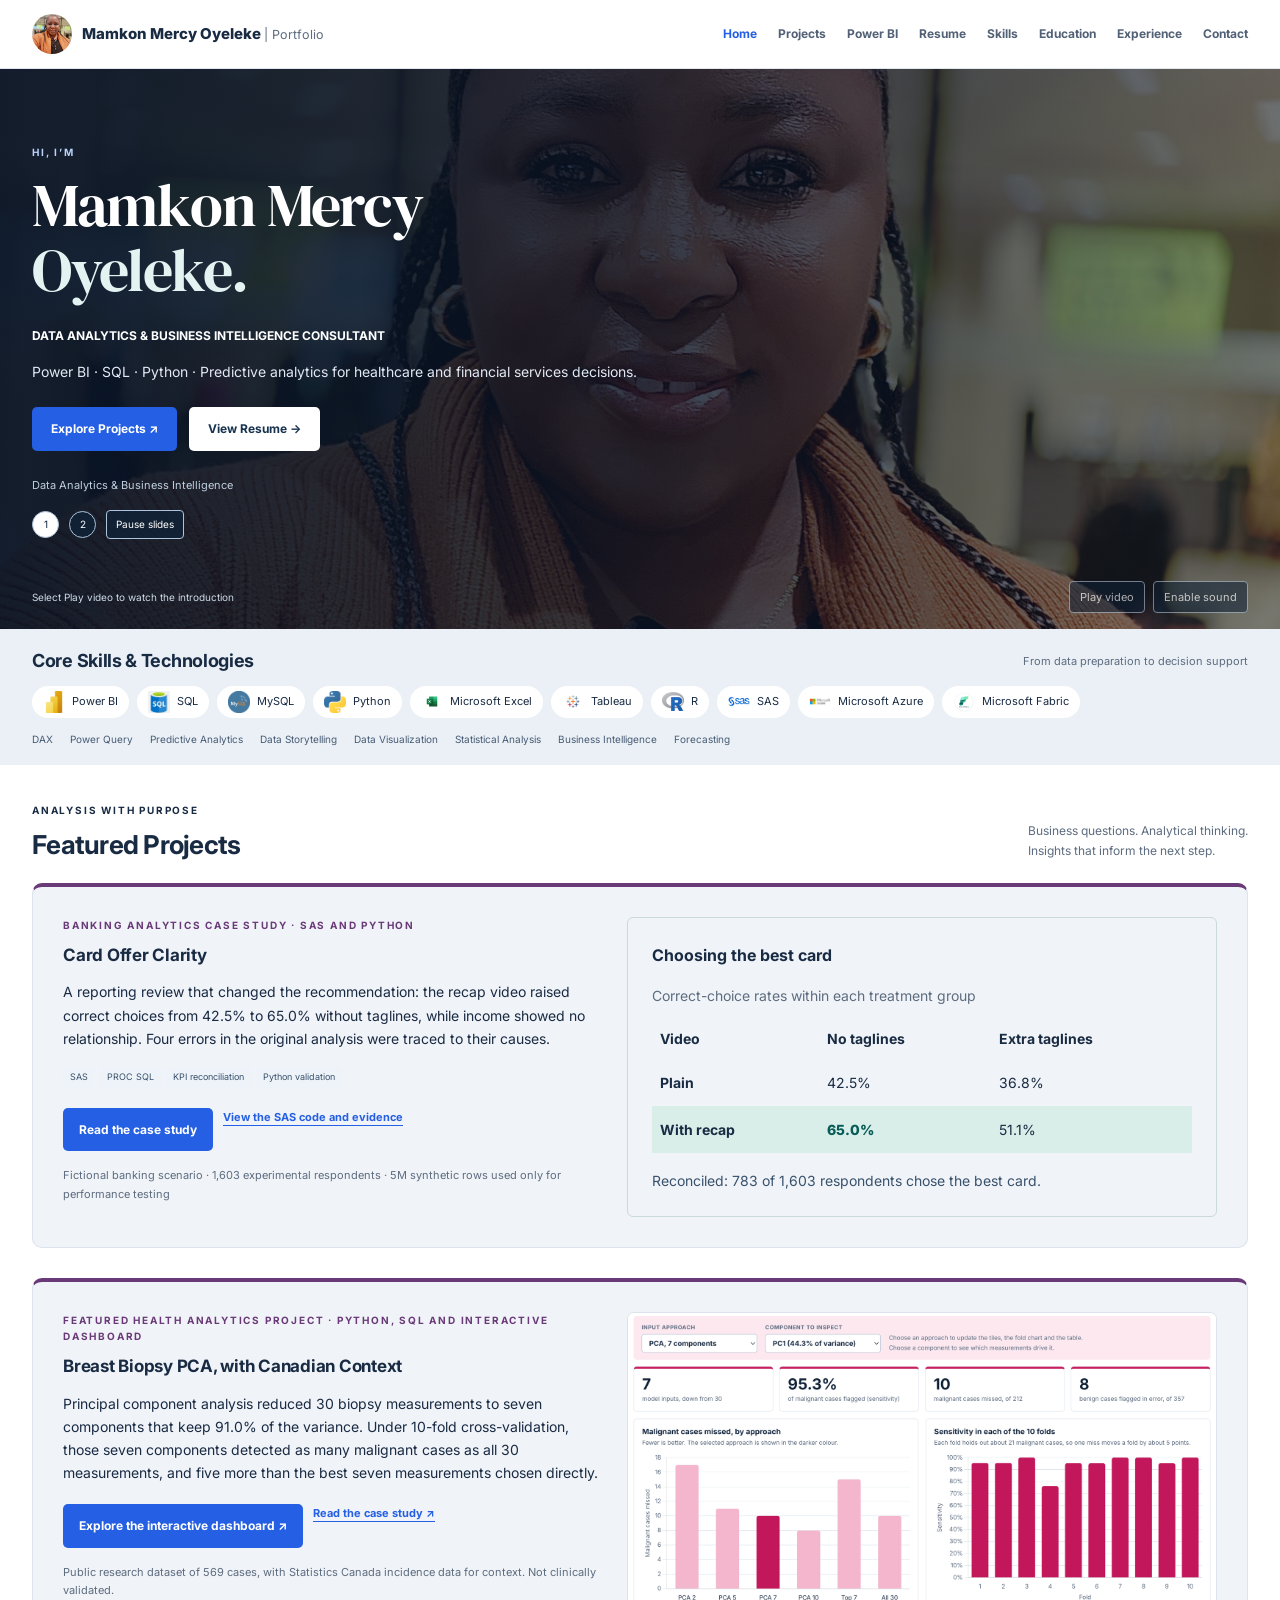
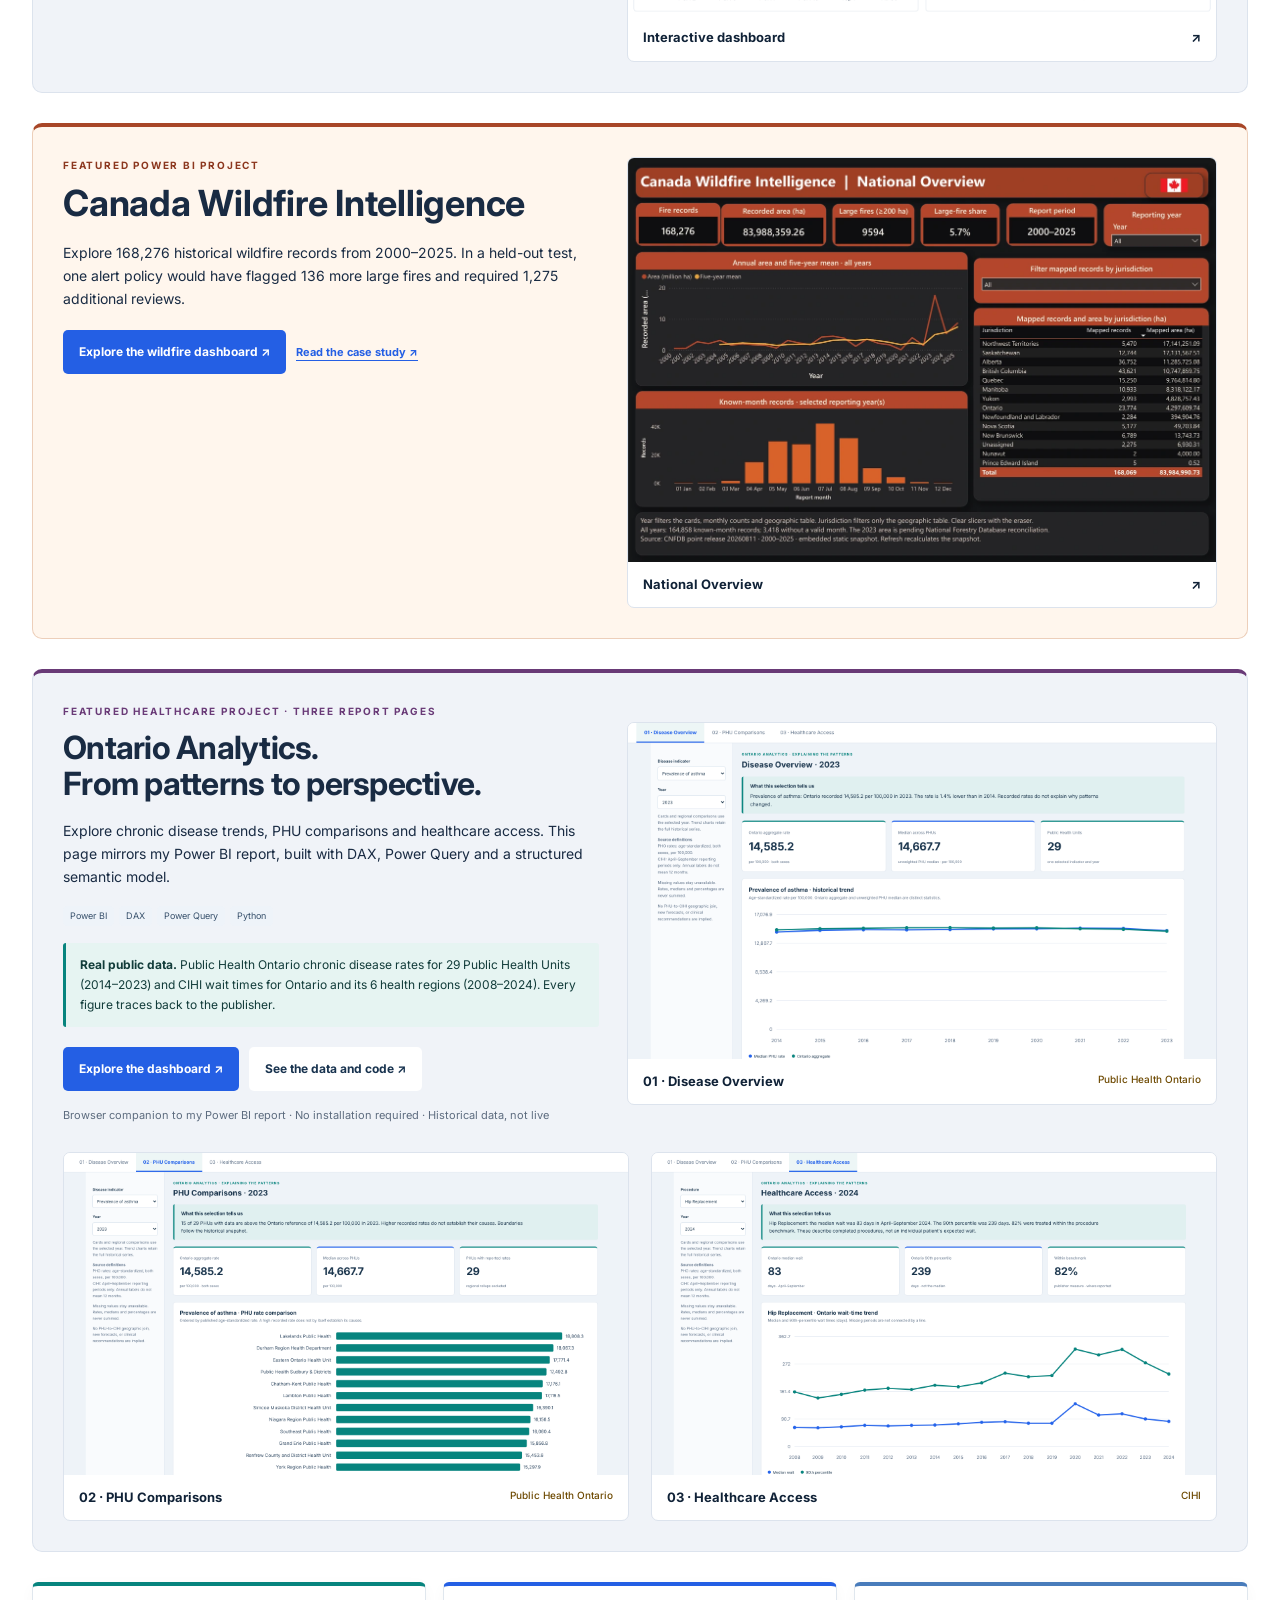
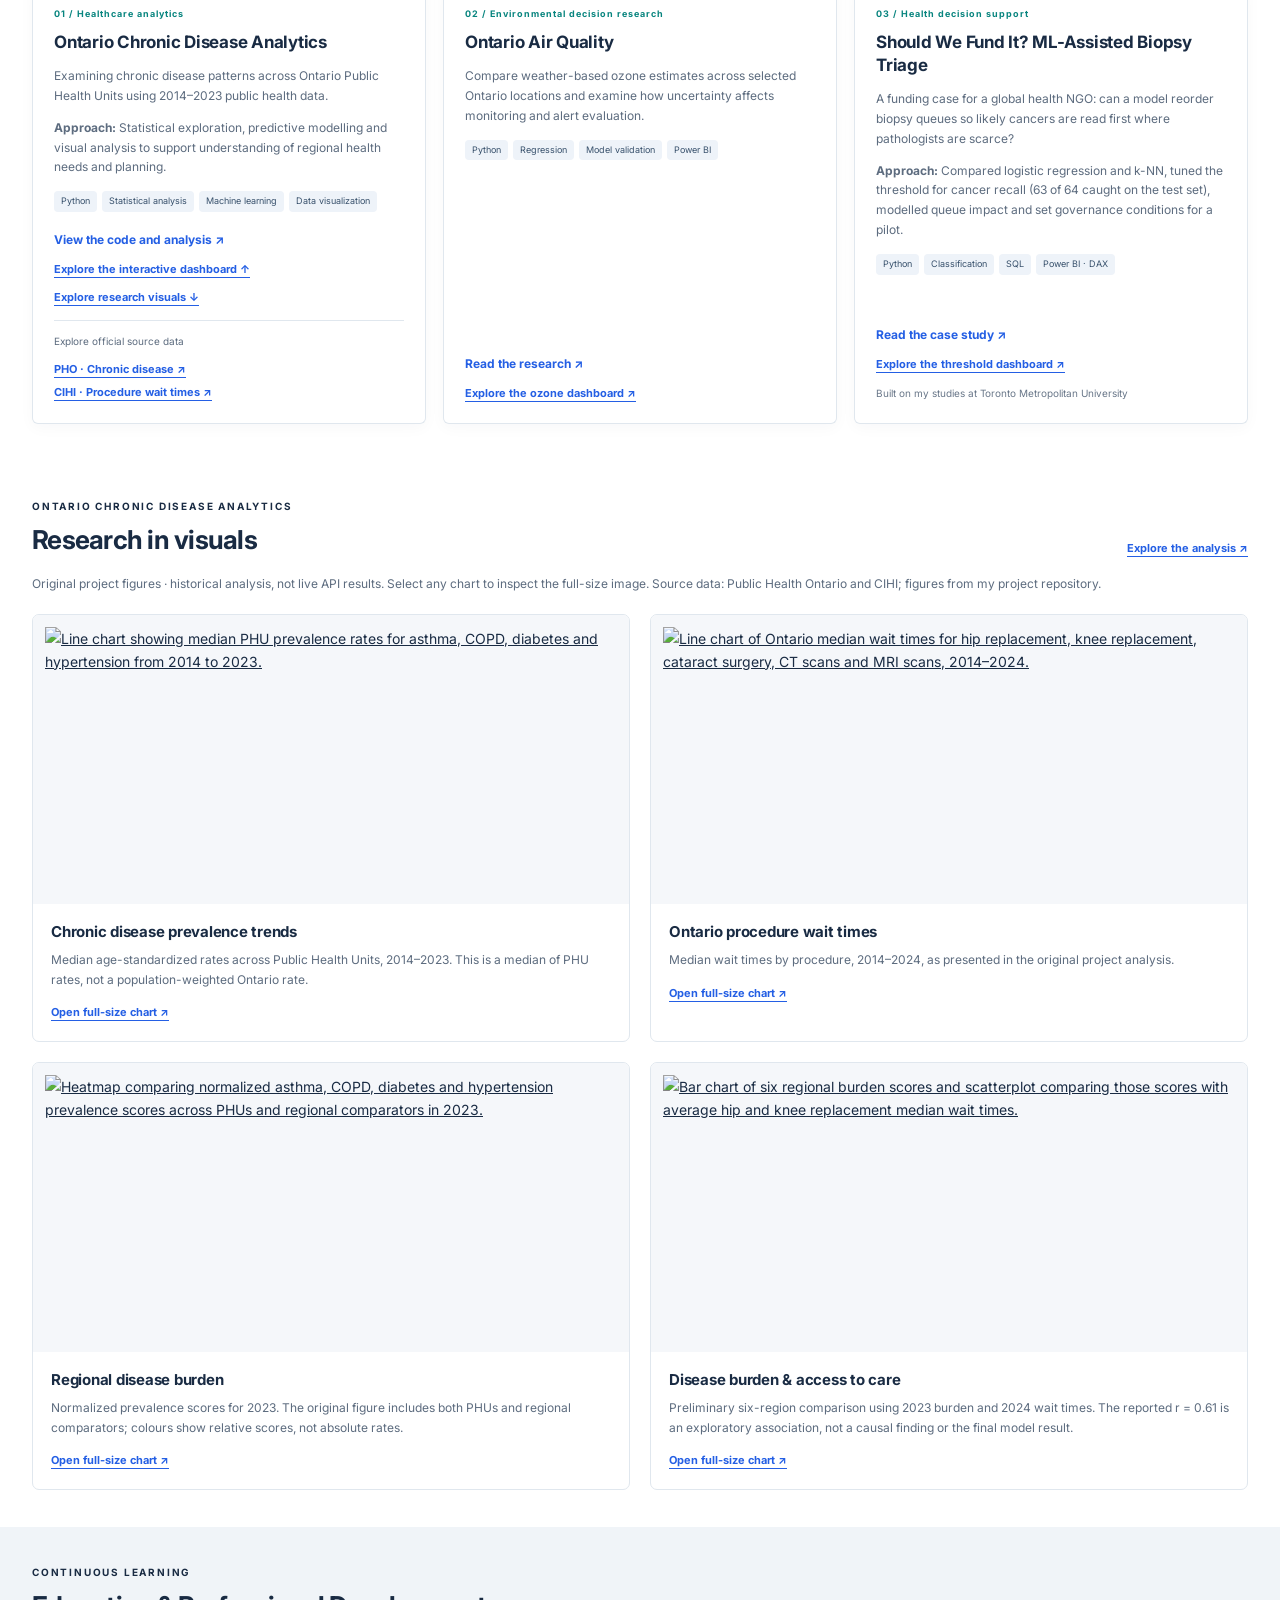
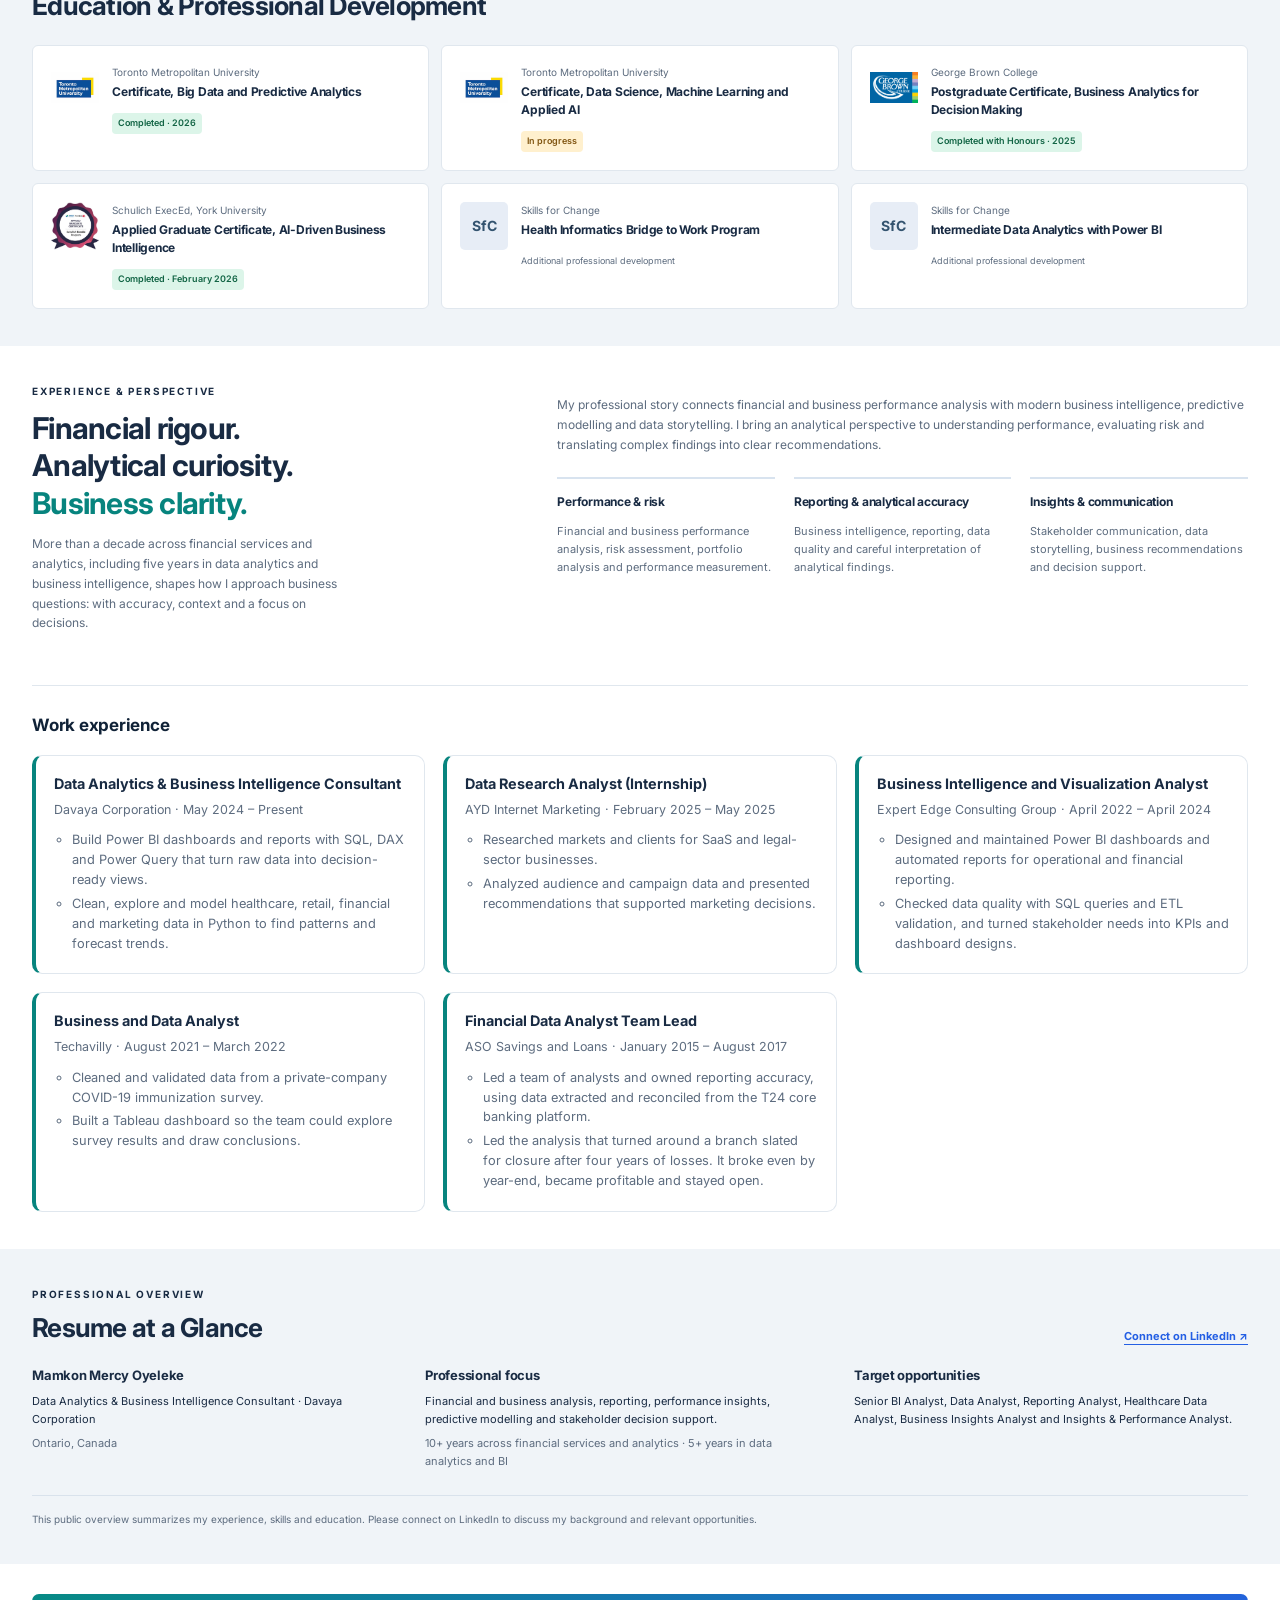
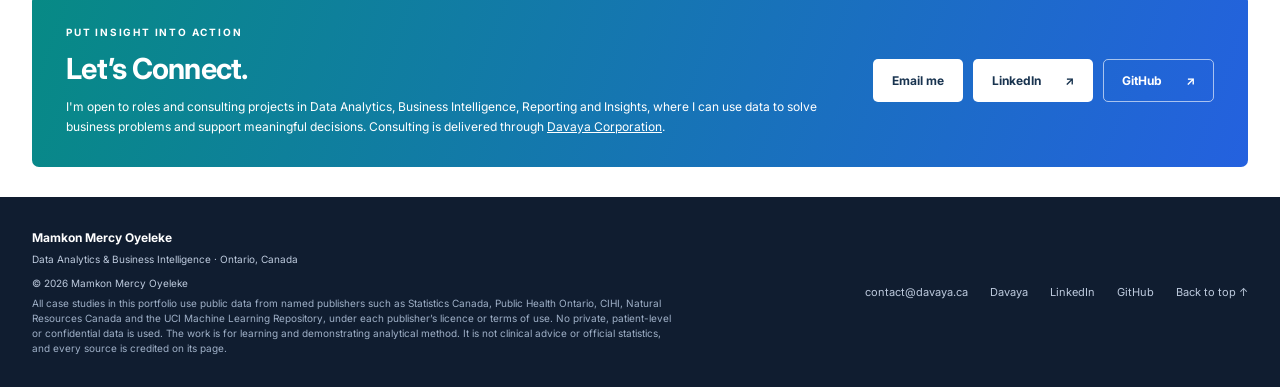
==== commit d1dff481: "Feature Card Offer Clarity on portfolio homepage" ====
--- a/index.html
+++ b/index.html
@@ -34,6 +34,31 @@
 <li><img src="powerbi.png" alt="Power BI logo" width="22" height="22">Power BI</li><li><img src="sql.png" alt="SQL logo" width="22" height="22">SQL</li><li><img src="mysql.png" alt="MySQL logo" width="22" height="22">MySQL</li><li><img src="python.png" alt="Python logo" width="22" height="22">Python</li><li><img src="excel.png" alt="Microsoft Excel logo" width="22" height="22">Microsoft Excel</li><li><img src="tableau.png" alt="Tableau logo" width="22" height="22">Tableau</li><li><img src="r.png" alt="R logo" width="22" height="22">R</li><li><img src="sas.png" alt="SAS logo" width="22" height="22">SAS</li><li><img src="azure.png" alt="Microsoft Azure logo" width="22" height="22">Microsoft Azure</li><li><img src="fabric.png" alt="Microsoft Fabric logo" width="22" height="22">Microsoft Fabric</li>
 </ul><ul class="capability-list"><li>DAX</li><li>Power Query</li><li>Predictive Analytics</li><li>Data Storytelling</li><li>Data Visualization</li><li>Statistical Analysis</li><li>Business Intelligence</li><li>Forecasting</li></ul></div></section>
 <section class="section container" id="projects"><div class="section-heading"><div><p class="eyebrow">Analysis with purpose</p><h2>Featured Projects</h2></div><p>Business questions. Analytical thinking.<br>Insights that inform the next step.</p></div>
+
+
+<article class="ontario-spotlight" id="card-offer-feature" aria-labelledby="card-offer-feature-title">
+  <div class="ontario-copy">
+    <p class="eyebrow">Banking analytics case study · SAS and Python</p>
+    <h3 id="card-offer-feature-title">Card Offer Clarity</h3>
+    <p>A reporting review that changed the recommendation: the recap video raised correct choices from 42.5% to 65.0% without taglines, while income showed no relationship. Four errors in the original analysis were traced to their causes.</p>
+    <ul class="tags"><li>SAS</li><li>PROC SQL</li><li>KPI reconciliation</li><li>Python validation</li></ul>
+    <div class="actions">
+      <a class="button" href="card-offer-clarity/">Read the case study</a>
+      <a class="text-link" href="https://github.com/mamkon/card-offer-clarity-sas">View the SAS code and evidence</a>
+    </div>
+    <p class="ontario-caption">Fictional banking scenario · 1,603 experimental respondents · 5M synthetic rows used only for performance testing</p>
+  </div>
+  <div style="border:1px solid #cad9dc;border-radius:6px;background:#f0f4f8;padding:24px;align-self:center">
+    <p style="font-size:16px;font-weight:700;margin:0 0 16px">Choosing the best card</p>
+    <div style="overflow-x:auto"><table style="width:100%;border-collapse:collapse;font-size:14px;text-align:left">
+      <caption style="text-align:left;color:#5d6c7f;margin-bottom:12px">Correct-choice rates within each treatment group</caption>
+      <thead><tr><th scope="col" style="padding:8px">Video</th><th scope="col" style="padding:8px">No taglines</th><th scope="col" style="padding:8px">Extra taglines</th></tr></thead>
+      <tbody><tr><th scope="row" style="padding:12px 8px">Plain</th><td style="padding:12px 8px">42.5%</td><td style="padding:12px 8px">36.8%</td></tr>
+      <tr style="background:#d9eee9"><th scope="row" style="padding:12px 8px">With recap</th><td style="padding:12px 8px;font-weight:800;color:#075c57">65.0%</td><td style="padding:12px 8px">51.1%</td></tr></tbody>
+    </table></div>
+    <p style="font-size:14px;margin:16px 0 0;color:#38516c">Reconciled: 783 of 1,603 respondents chose the best card.</p>
+  </div>
+</article>
 
 <article class="ontario-spotlight" id="oncology-feature" aria-labelledby="oncology-feature-title">
   <div class="ontario-copy">
@@ -76,7 +101,7 @@
 <div class="project-grid">
 <article class="project-card"><p class="card-label">01 / Healthcare analytics</p><h3>Ontario Chronic Disease Analytics</h3><p>Examining chronic disease patterns across Ontario Public Health Units using 2014–2023 public health data.</p><p><strong>Approach:</strong> Statistical exploration, predictive modelling and visual analysis to support understanding of regional health needs and planning.</p><ul class="tags"><li>Python</li><li>Statistical analysis</li><li>Machine learning</li><li>Data visualization</li></ul><a class="project-link" href="https://github.com/mamkon/Architecture_and_Data_Audit" target="_blank" rel="noopener noreferrer">View the code and analysis <span aria-hidden="true">↗</span></a><a class="text-link" style="margin-top:10px" href="#ontario-powerbi">Explore the interactive dashboard ↑</a><a class="text-link" style="margin-top:10px" href="#ontario-visuals">Explore research visuals ↓</a><div style="margin-top:14px;padding-top:12px;border-top:1px solid #e0e7ee"><p style="font-size:10px;margin:0 0 6px">Explore official source data</p><a class="text-link" href="https://www.publichealthontario.ca/en/data-and-analysis/chronic-disease/chronic-disease-incidence-prevalence" target="_blank" rel="noopener noreferrer">PHO · Chronic disease ↗</a><br><a class="text-link" href="https://www.cihi.ca/en/explore-wait-times-for-priority-procedures-across-canada" target="_blank" rel="noopener noreferrer">CIHI · Procedure wait times ↗</a></div></article>
 <article class="project-card"><p class="card-label">02 / Environmental decision research</p><h3>Ontario Air Quality</h3><p>Compare weather-based ozone estimates across selected Ontario locations and examine how uncertainty affects monitoring and alert evaluation.</p><ul class="tags"><li>Python</li><li>Regression</li><li>Model validation</li><li>Power BI</li></ul><a class="project-link" href="air-quality-research/">Read the research <span aria-hidden="true">↗</span></a><a class="text-link" style="margin-top:10px" href="air-quality-research/dashboard/">Explore the ozone dashboard ↗</a></article>
-<article class="project-card"><p class="card-label">03 / Health decision support</p><h3>Should We Fund It? ML-Assisted Biopsy Triage</h3><p>A funding case for a global health NGO: can a model reorder biopsy queues so likely cancers are read first where pathologists are scarce?</p><p><strong>Approach:</strong> Compared logistic regression and k-NN, tuned the threshold for cancer recall (63 of 64 caught on the test set), modelled queue impact and set governance conditions for a pilot.</p><ul class="tags"><li>Python</li><li>Classification</li><li>SQL</li><li>Power BI · DAX</li></ul><a class="project-link" href="biopsy-triage/">Read the case study <span aria-hidden="true">↗</span></a><a class="text-link" style="margin-top:10px" href="biopsy-triage/dashboard/">Explore the threshold dashboard ↗</a><p class="project-note" style="margin-top:12px!important">Built on my studies at Toronto Metropolitan University</p></article><article class="project-card"><p class="card-label">04 / Banking KPI reporting · SAS</p><h3>Card Offer Clarity: KPI Reporting and Discrepancy Review</h3><p>Illustrative scenario: a bank's card team asks whether promotional taglines confuse customers and whether an explainer video is worth funding. Built on a published experiment with 1,603 participants.</p><p><strong>Approach:</strong> Defined KPIs first, built reconciled KPI tables in SAS with a reusable macro, tested significance, ran a 5-million-row performance test, and validated a 2024 report, finding four errors including a wrong income recommendation. A recap video raised correct choices from 42.5% to 65.0%.</p><ul class="tags"><li>SAS</li><li>PROC SQL · Macros</li><li>Data validation</li><li>Python check</li></ul><a class="project-link" href="https://github.com/mamkon/card-offer-clarity-sas" target="_blank" rel="noopener noreferrer">View the SAS case on GitHub <span aria-hidden="true">↗</span></a><p class="project-note" style="margin-top:12px!important">First analyzed in a 2024 George Brown College group project; rebuilt independently in 2026</p></article>
+<article class="project-card"><p class="card-label">03 / Health decision support</p><h3>Should We Fund It? ML-Assisted Biopsy Triage</h3><p>A funding case for a global health NGO: can a model reorder biopsy queues so likely cancers are read first where pathologists are scarce?</p><p><strong>Approach:</strong> Compared logistic regression and k-NN, tuned the threshold for cancer recall (63 of 64 caught on the test set), modelled queue impact and set governance conditions for a pilot.</p><ul class="tags"><li>Python</li><li>Classification</li><li>SQL</li><li>Power BI · DAX</li></ul><a class="project-link" href="biopsy-triage/">Read the case study <span aria-hidden="true">↗</span></a><a class="text-link" style="margin-top:10px" href="biopsy-triage/dashboard/">Explore the threshold dashboard ↗</a><p class="project-note" style="margin-top:12px!important">Built on my studies at Toronto Metropolitan University</p></article>
 </div></section>
 <section class="section container" id="ontario-visuals" aria-labelledby="visuals-title"><div class="section-heading"><div><p class="eyebrow">Ontario Chronic Disease Analytics</p><h2 id="visuals-title">Research in visuals</h2></div><a class="text-link" href="https://github.com/mamkon/Architecture_and_Data_Audit" target="_blank" rel="noopener noreferrer">Explore the analysis ↗</a></div><p class="visuals-note">Original project figures · historical analysis, not live API results. Select any chart to inspect the full-size image. Source data: Public Health Ontario and CIHI; figures from my project repository.</p><div class="research-gallery"><figure class="research-figure"><a href="https://raw.githubusercontent.com/mamkon/Architecture_and_Data_Audit/main/fig3_prevalence_trends_ontario.png" target="_blank" rel="noopener noreferrer" aria-label="Open full-size chart: Chronic disease prevalence trends"><img src="https://raw.githubusercontent.com/mamkon/Architecture_and_Data_Audit/main/fig3_prevalence_trends_ontario.png" alt="Line chart showing median PHU prevalence rates for asthma, COPD, diabetes and hypertension from 2014 to 2023." loading="lazy"></a><figcaption><h3>Chronic disease prevalence trends</h3><p>Median age-standardized rates across Public Health Units, 2014–2023. This is a median of PHU rates, not a population-weighted Ontario rate.</p><a class="text-link" href="https://raw.githubusercontent.com/mamkon/Architecture_and_Data_Audit/main/fig3_prevalence_trends_ontario.png" target="_blank" rel="noopener noreferrer">Open full-size chart ↗</a></figcaption></figure><figure class="research-figure"><a href="https://raw.githubusercontent.com/mamkon/Architecture_and_Data_Audit/main/fig8_cihi_ontario_trends.png" target="_blank" rel="noopener noreferrer" aria-label="Open full-size chart: Ontario procedure wait times"><img src="https://raw.githubusercontent.com/mamkon/Architecture_and_Data_Audit/main/fig8_cihi_ontario_trends.png" alt="Line chart of Ontario median wait times for hip replacement, knee replacement, cataract surgery, CT scans and MRI scans, 2014–2024." loading="lazy"></a><figcaption><h3>Ontario procedure wait times</h3><p>Median wait times by procedure, 2014–2024, as presented in the original project analysis.</p><a class="text-link" href="https://raw.githubusercontent.com/mamkon/Architecture_and_Data_Audit/main/fig8_cihi_ontario_trends.png" target="_blank" rel="noopener noreferrer">Open full-size chart ↗</a></figcaption></figure><figure class="research-figure"><a href="https://raw.githubusercontent.com/mamkon/Architecture_and_Data_Audit/main/fig4_regional_burden_heatmap.png" target="_blank" rel="noopener noreferrer" aria-label="Open full-size chart: Regional disease burden"><img src="https://raw.githubusercontent.com/mamkon/Architecture_and_Data_Audit/main/fig4_regional_burden_heatmap.png" alt="Heatmap comparing normalized asthma, COPD, diabetes and hypertension prevalence scores across PHUs and regional comparators in 2023." loading="lazy"></a><figcaption><h3>Regional disease burden</h3><p>Normalized prevalence scores for 2023. The original figure includes both PHUs and regional comparators; colours show relative scores, not absolute rates.</p><a class="text-link" href="https://raw.githubusercontent.com/mamkon/Architecture_and_Data_Audit/main/fig4_regional_burden_heatmap.png" target="_blank" rel="noopener noreferrer">Open full-size chart ↗</a></figcaption></figure><figure class="research-figure"><a href="https://raw.githubusercontent.com/mamkon/Architecture_and_Data_Audit/main/fig11_rq3_burden_vs_access.png" target="_blank" rel="noopener noreferrer" aria-label="Open full-size chart: Disease burden & access to care"><img src="https://raw.githubusercontent.com/mamkon/Architecture_and_Data_Audit/main/fig11_rq3_burden_vs_access.png" alt="Bar chart of six regional burden scores and scatterplot comparing those scores with average hip and knee replacement median wait times." loading="lazy"></a><figcaption><h3>Disease burden & access to care</h3><p>Preliminary six-region comparison using 2023 burden and 2024 wait times. The reported r = 0.61 is an exploratory association, not a causal finding or the final model result.</p><a class="text-link" href="https://raw.githubusercontent.com/mamkon/Architecture_and_Data_Audit/main/fig11_rq3_burden_vs_access.png" target="_blank" rel="noopener noreferrer">Open full-size chart ↗</a></figcaption></figure></div></section><section class="education-section" id="education"><div class="container section"><div class="section-heading"><div><p class="eyebrow">Continuous learning</p><h2>Education & Professional Development</h2></div></div><div class="education-grid">
 <article class="education-card"><img src="tmu.png" alt="Toronto Metropolitan University logo" width="48" height="48" loading="lazy"><div><p class="institution">Toronto Metropolitan University</p><h3>Certificate, Big Data and Predictive Analytics</h3><span class="status">Completed · 2026</span></div></article>
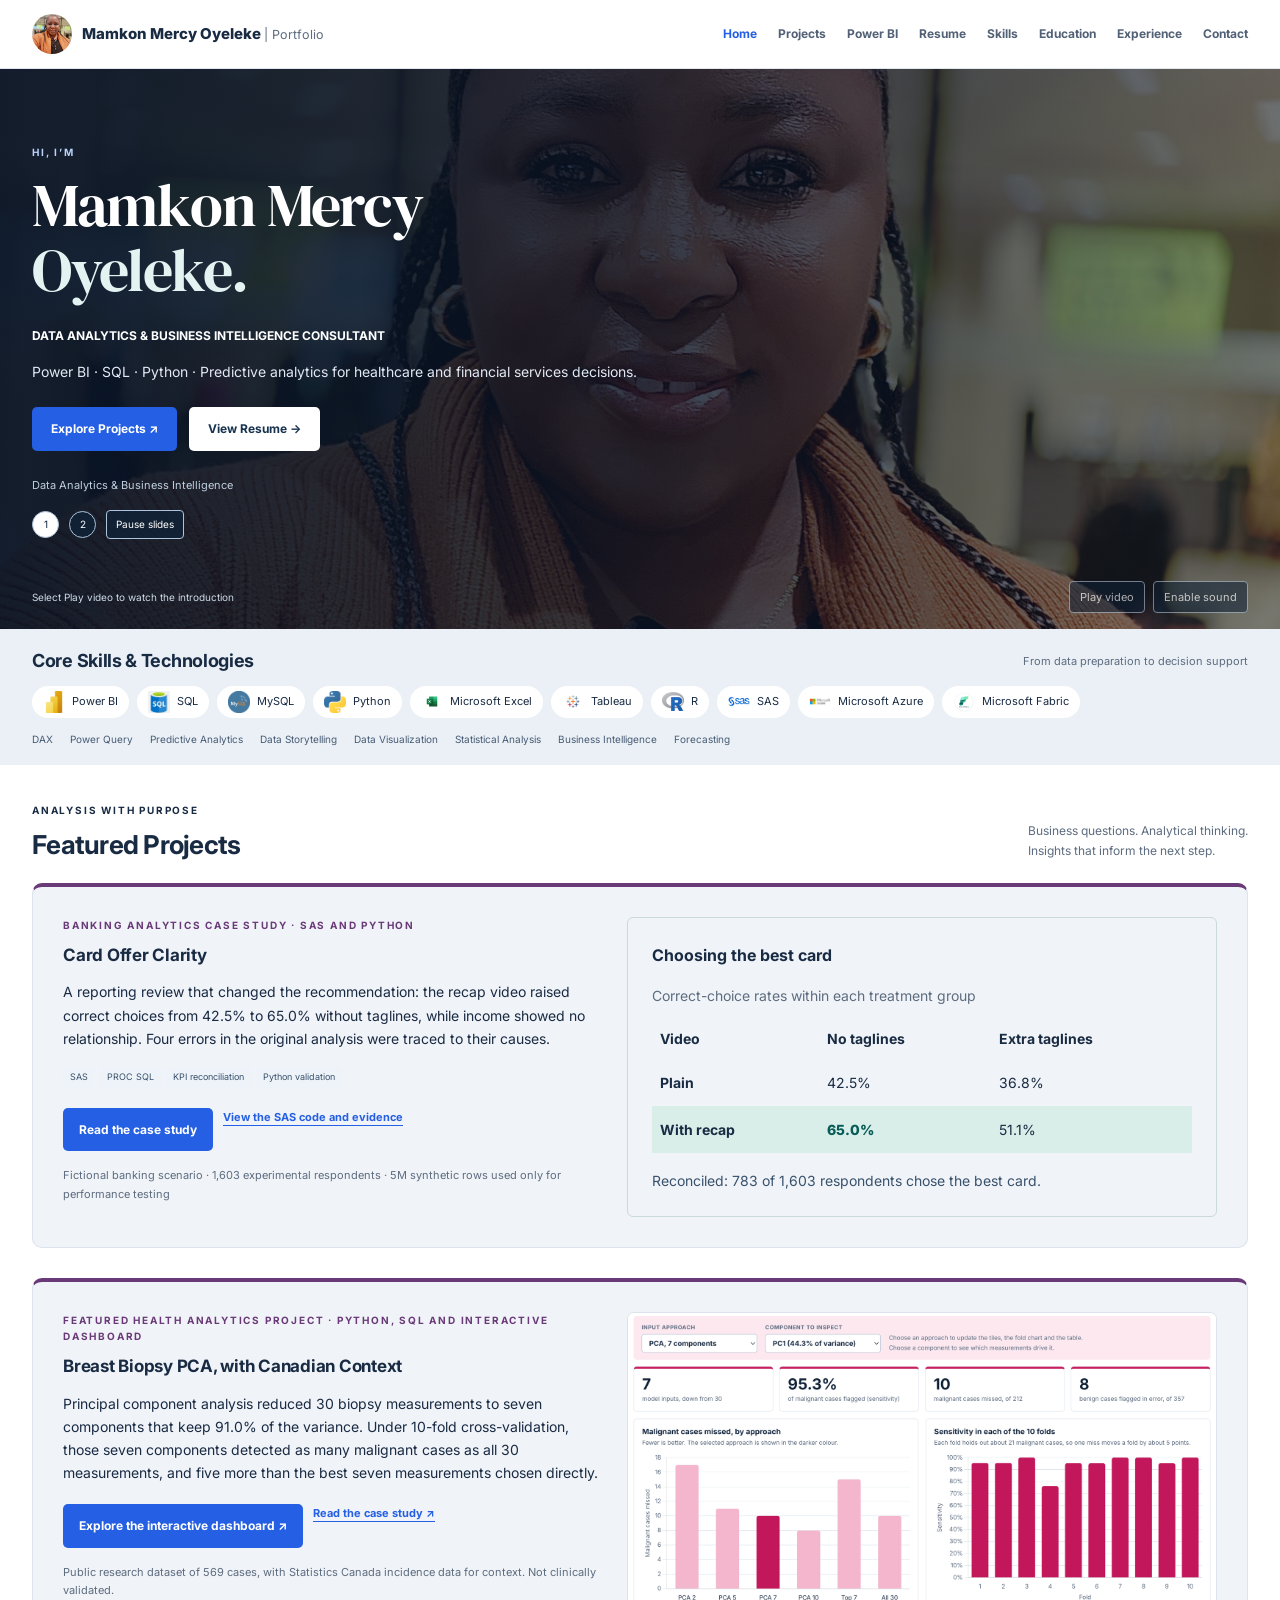
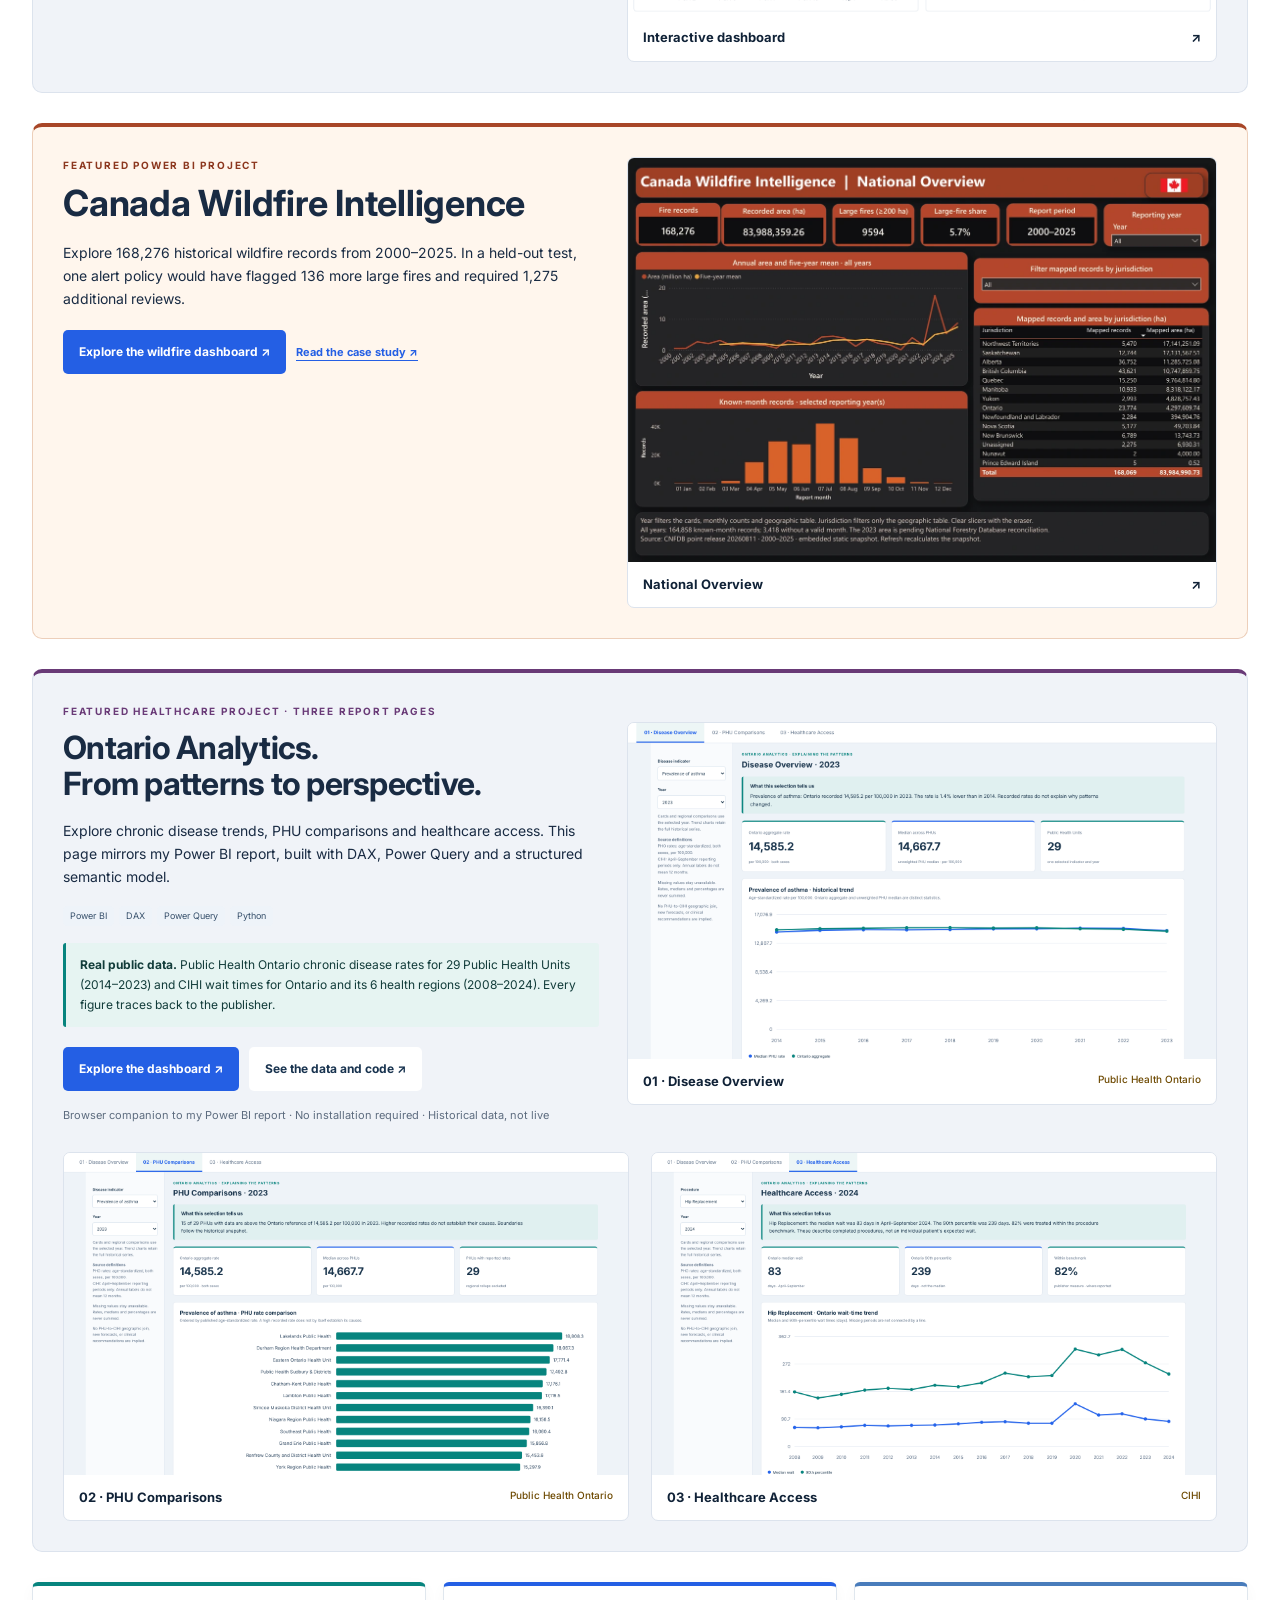
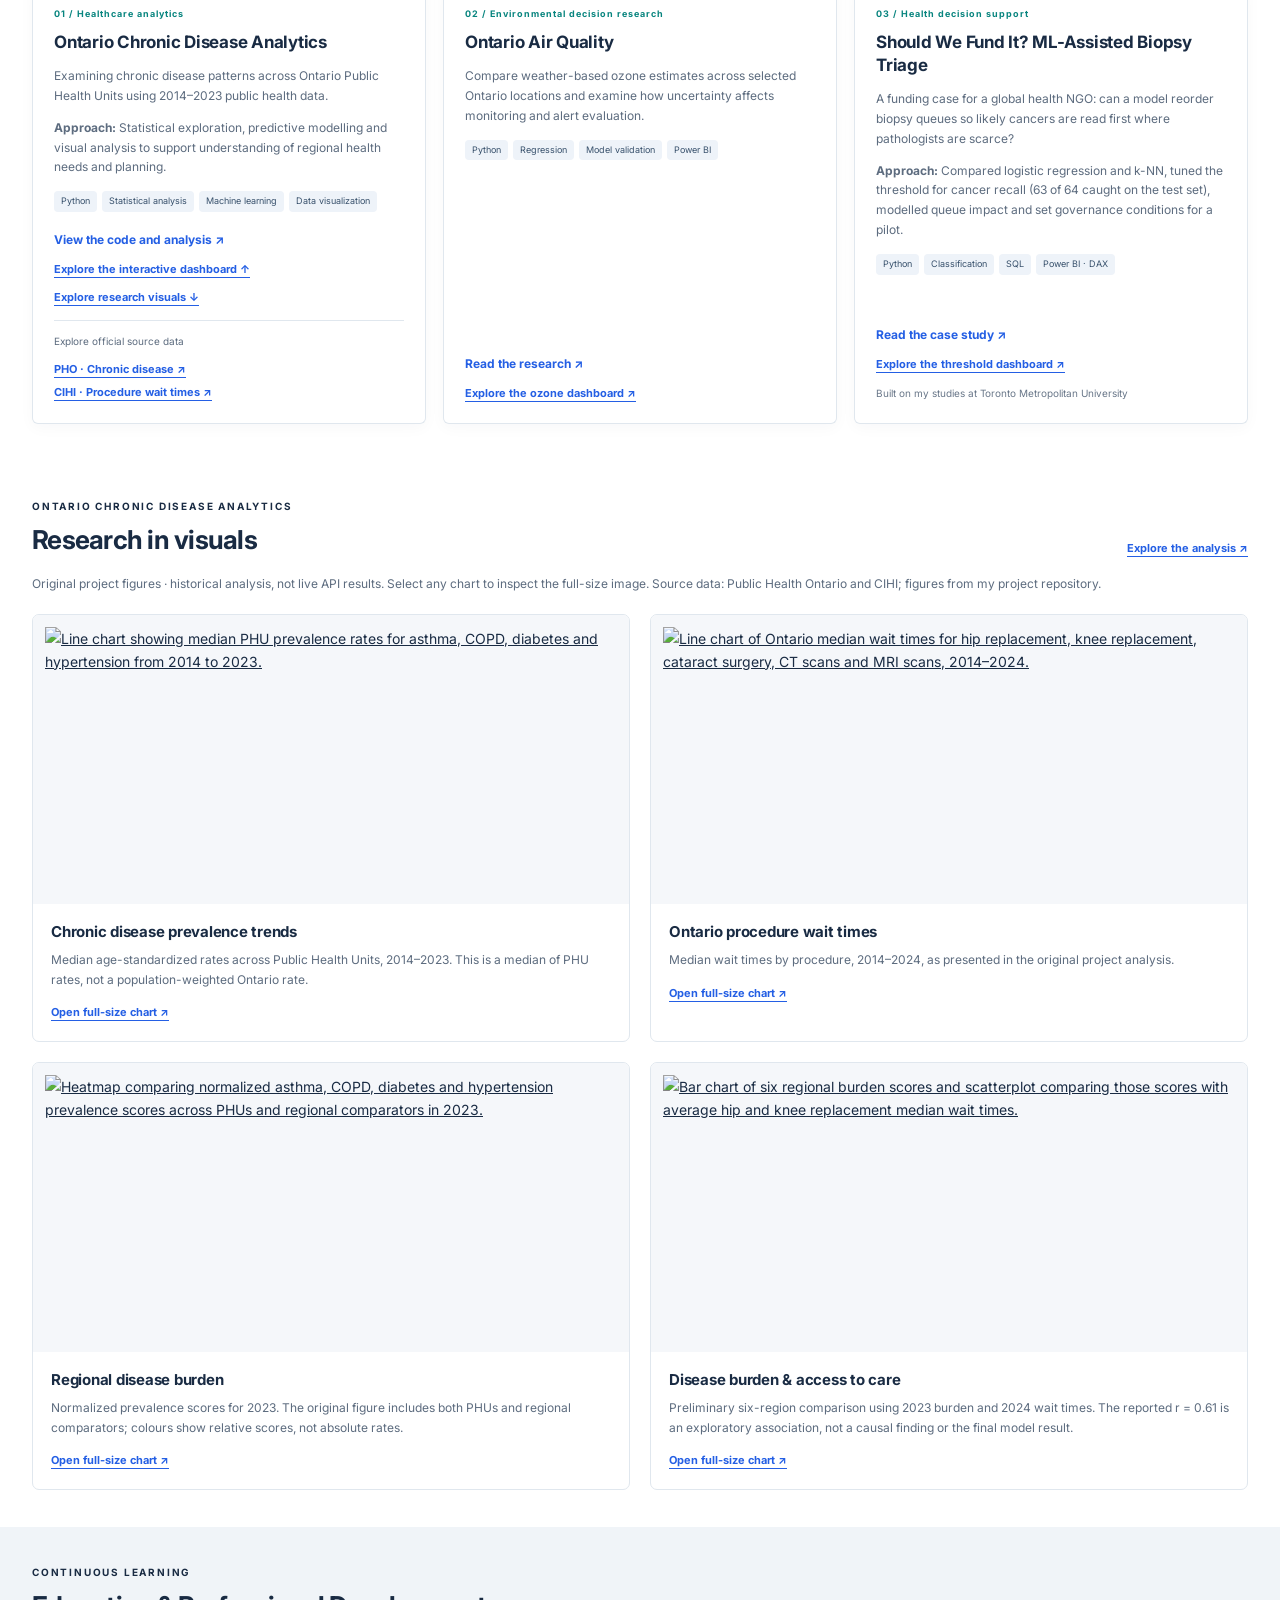
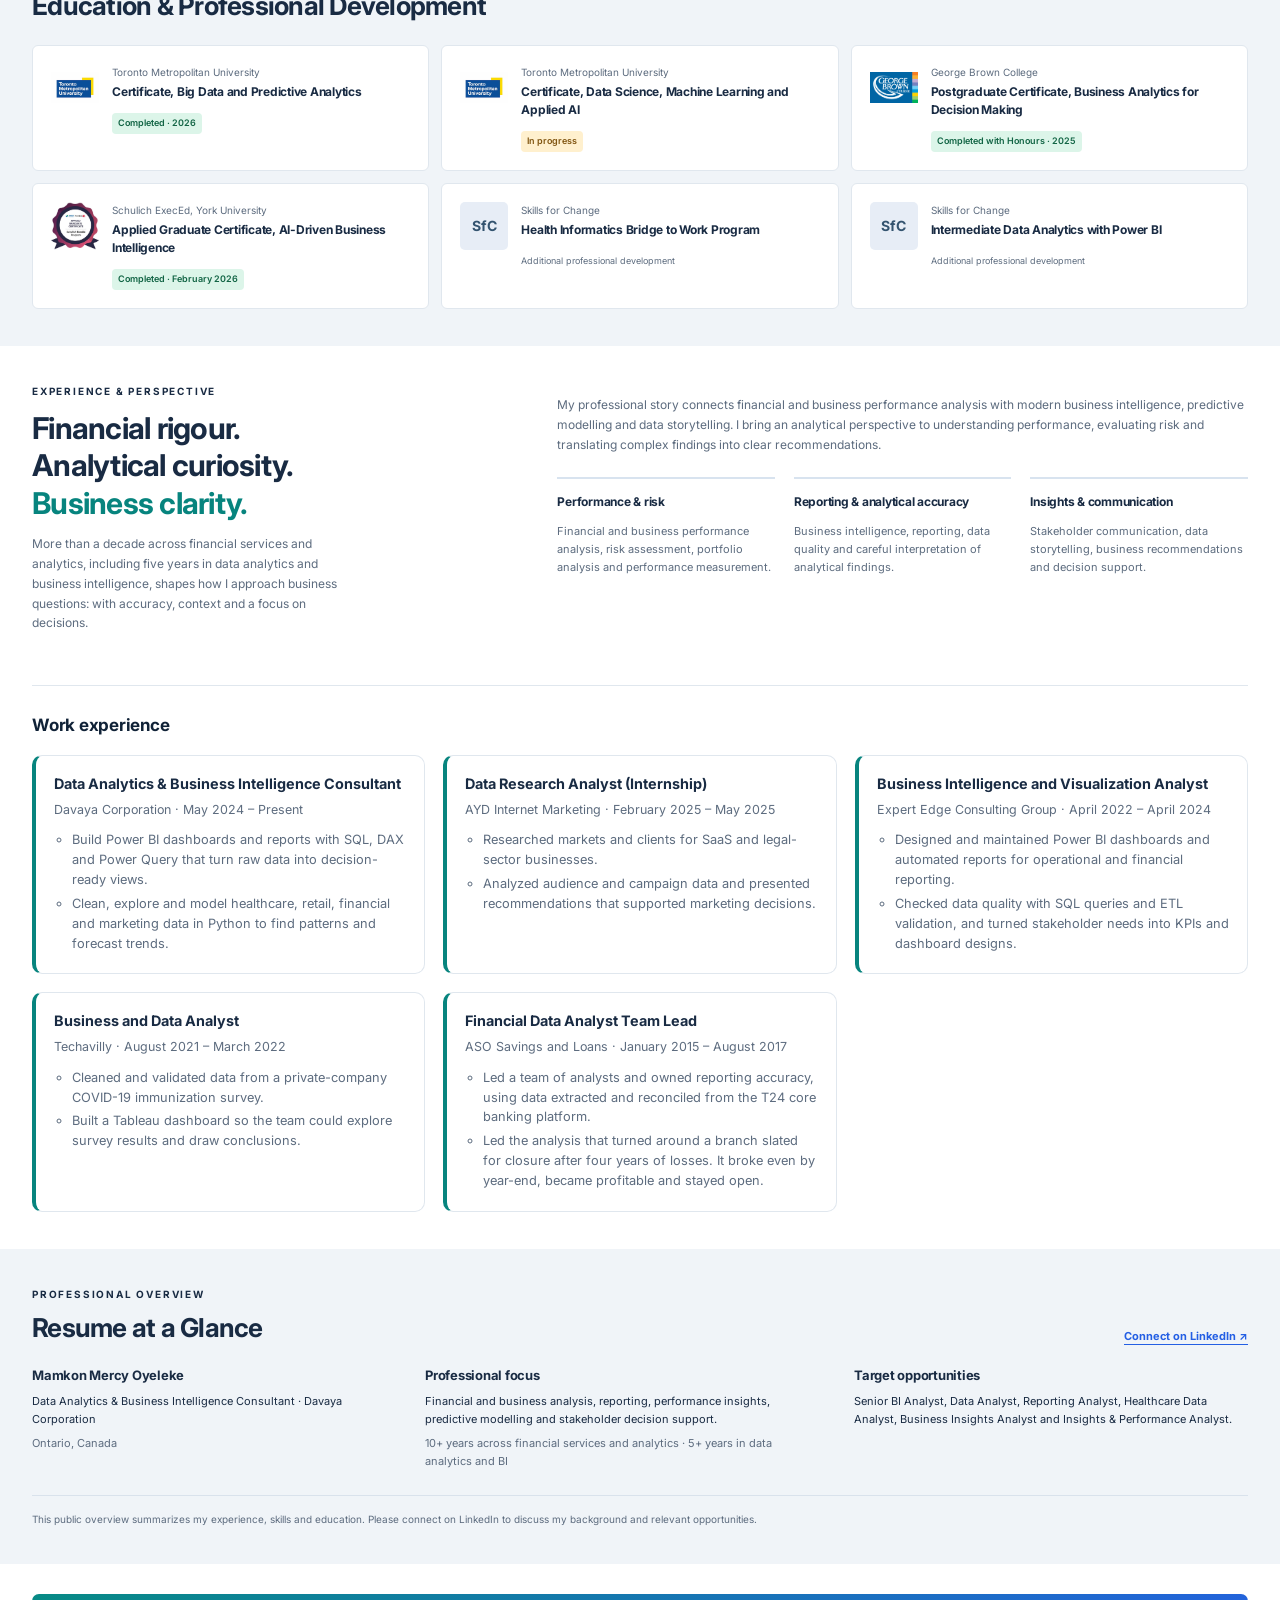
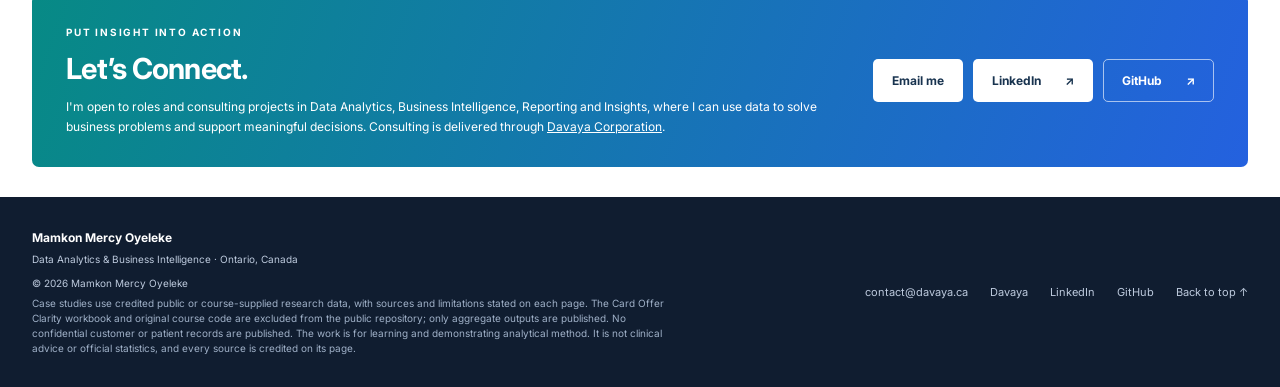
==== commit 9bc07f3f: "Clarify portfolio data provenance for course case study" ====
--- a/index.html
+++ b/index.html
@@ -115,7 +115,7 @@
 <section class="resume-section" id="resume"><div class="container section"><div class="section-heading"><div><p class="eyebrow">Professional overview</p><h2>Resume at a Glance</h2></div><a class="text-link" href="#contact">Connect on LinkedIn <span aria-hidden="true">↗</span></a></div><div class="resume-grid"><div><h3>Mamkon Mercy Oyeleke</h3><p>Data Analytics &amp; Business Intelligence Consultant · Davaya Corporation</p><p class="muted">Ontario, Canada</p></div><div><h3>Professional focus</h3><p>Financial and business analysis, reporting, performance insights, predictive modelling and stakeholder decision support.</p><p class="muted">10+ years across financial services and analytics · 5+ years in data analytics and BI</p></div><div><h3>Target opportunities</h3><p>Senior BI Analyst, Data Analyst, Reporting Analyst, Healthcare Data Analyst, Business Insights Analyst and Insights & Performance Analyst.</p></div></div><p class="resume-note">This public overview summarizes my experience, skills and education. Please connect on LinkedIn to discuss my background and relevant opportunities.</p></div></section>
 <section class="container contact-section" id="contact"><div class="contact-banner"><div><p class="eyebrow">Put insight into action</p><h2>Let’s Connect.</h2><p>I'm open to roles and consulting projects in Data Analytics, Business Intelligence, Reporting and Insights, where I can use data to solve business problems and support meaningful decisions. Consulting is delivered through <a href="https://davaya.ca/" target="_blank" rel="noopener noreferrer">Davaya Corporation</a>.</p></div><div class="contact-links"><a class="button light" href="mailto:contact@davaya.ca">Email me</a><a class="button light" href="https://www.linkedin.com/in/mamkon-mercy-oyeleke/" target="_blank" rel="noopener noreferrer">LinkedIn <span aria-hidden="true">↗</span></a><a class="button outline" href="https://github.com/mamkon" target="_blank" rel="noopener noreferrer">GitHub <span aria-hidden="true">↗</span></a></div></div></section>
 </main>
-<footer><div class="container footer-inner"><div><strong>Mamkon Mercy Oyeleke</strong><p>Data Analytics & Business Intelligence · Ontario, Canada</p><small>© 2026 Mamkon Mercy Oyeleke</small><p class="footer-data-note">All case studies in this portfolio use public data from named publishers such as Statistics Canada, Public Health Ontario, CIHI, Natural Resources Canada and the UCI Machine Learning Repository, under each publisher’s licence or terms of use. No private, patient-level or confidential data is used. The work is for learning and demonstrating analytical method. It is not clinical advice or official statistics, and every source is credited on its page.</p></div><nav aria-label="Social links"><a href="mailto:contact@davaya.ca">contact@davaya.ca</a><a href="https://davaya.ca/" target="_blank" rel="noopener noreferrer">Davaya</a><a href="https://www.linkedin.com/in/mamkon-mercy-oyeleke/" target="_blank" rel="noopener noreferrer">LinkedIn</a><a href="https://github.com/mamkon" target="_blank" rel="noopener noreferrer">GitHub</a><a href="#home">Back to top ↑</a></nav></div></footer>
+<footer><div class="container footer-inner"><div><strong>Mamkon Mercy Oyeleke</strong><p>Data Analytics & Business Intelligence · Ontario, Canada</p><small>© 2026 Mamkon Mercy Oyeleke</small><p class="footer-data-note">Case studies use credited public or course-supplied research data, with sources and limitations stated on each page. The Card Offer Clarity workbook and original course code are excluded from the public repository; only aggregate outputs are published. No confidential customer or patient records are published. The work is for learning and demonstrating analytical method. It is not clinical advice or official statistics, and every source is credited on its page.</p></div><nav aria-label="Social links"><a href="mailto:contact@davaya.ca">contact@davaya.ca</a><a href="https://davaya.ca/" target="_blank" rel="noopener noreferrer">Davaya</a><a href="https://www.linkedin.com/in/mamkon-mercy-oyeleke/" target="_blank" rel="noopener noreferrer">LinkedIn</a><a href="https://github.com/mamkon" target="_blank" rel="noopener noreferrer">GitHub</a><a href="#home">Back to top ↑</a></nav></div></footer>
 <script src="script.js" defer></script>
 </body></html>
 
